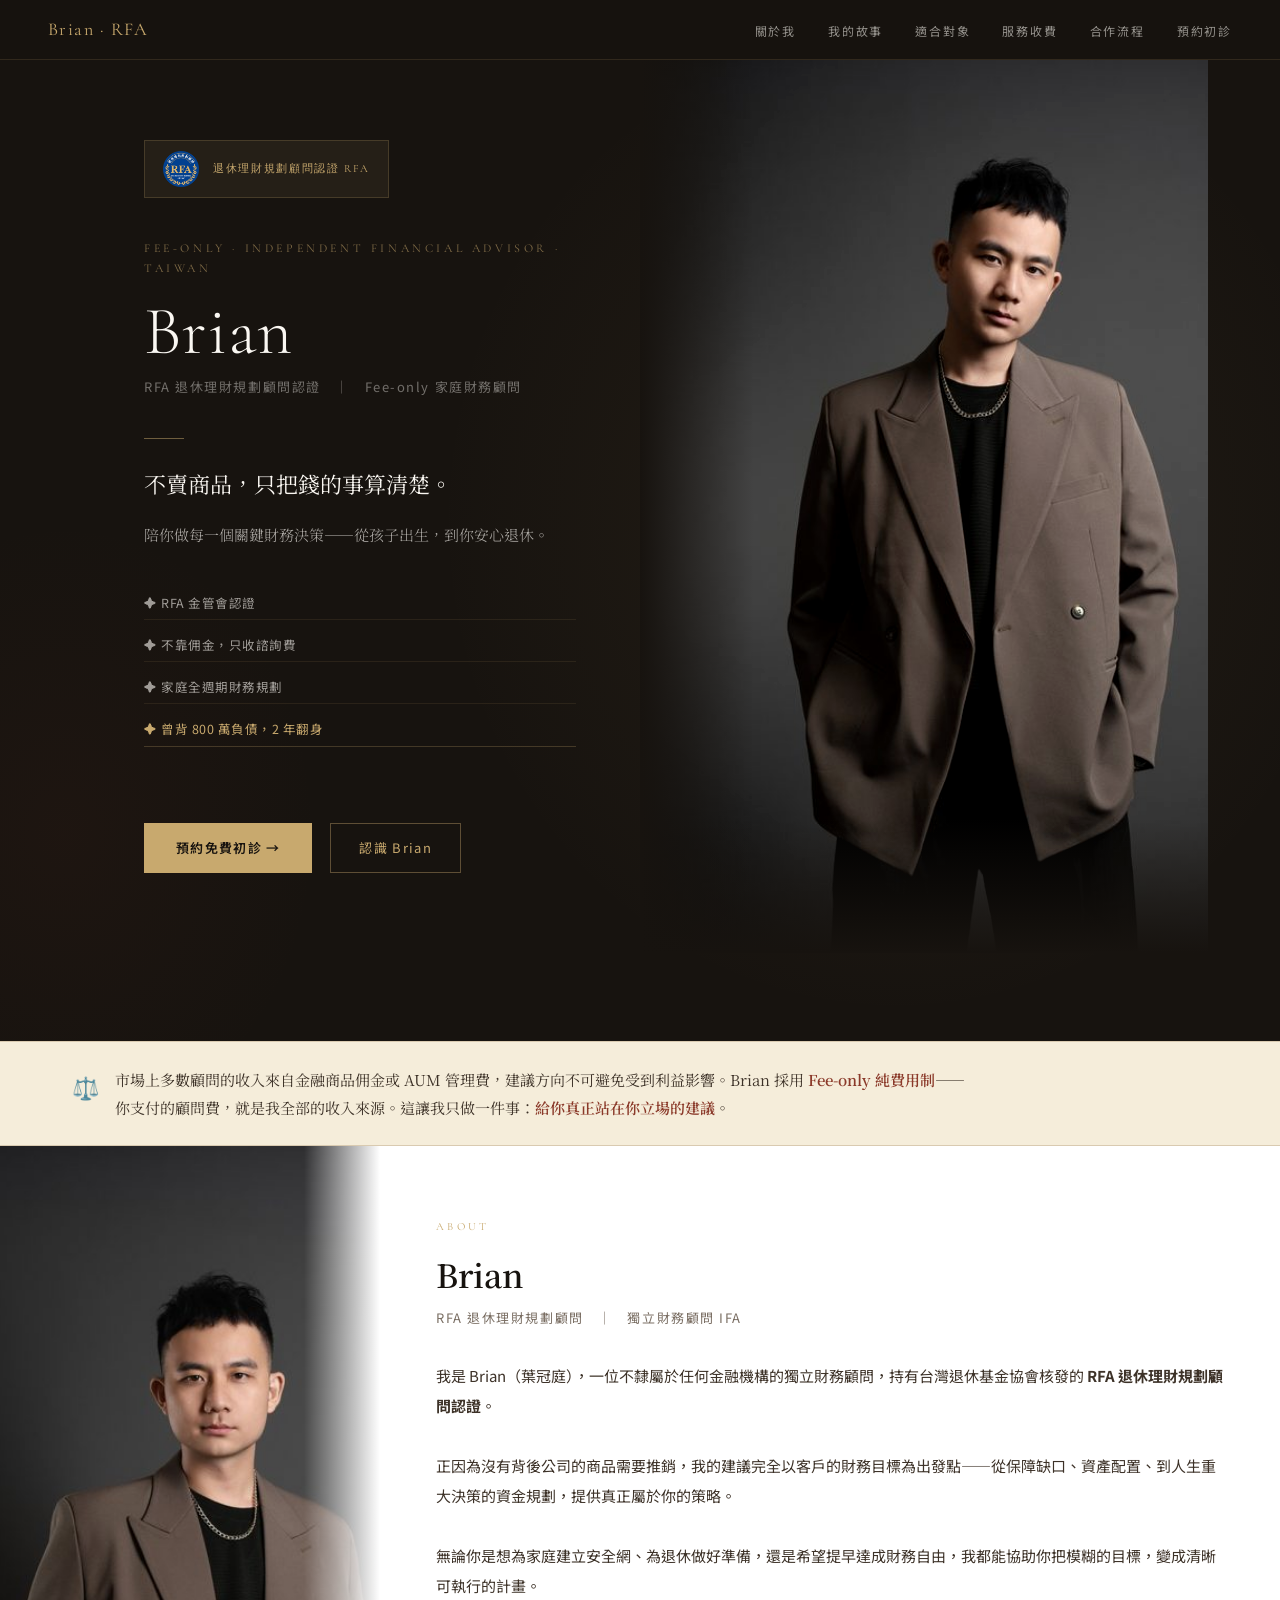
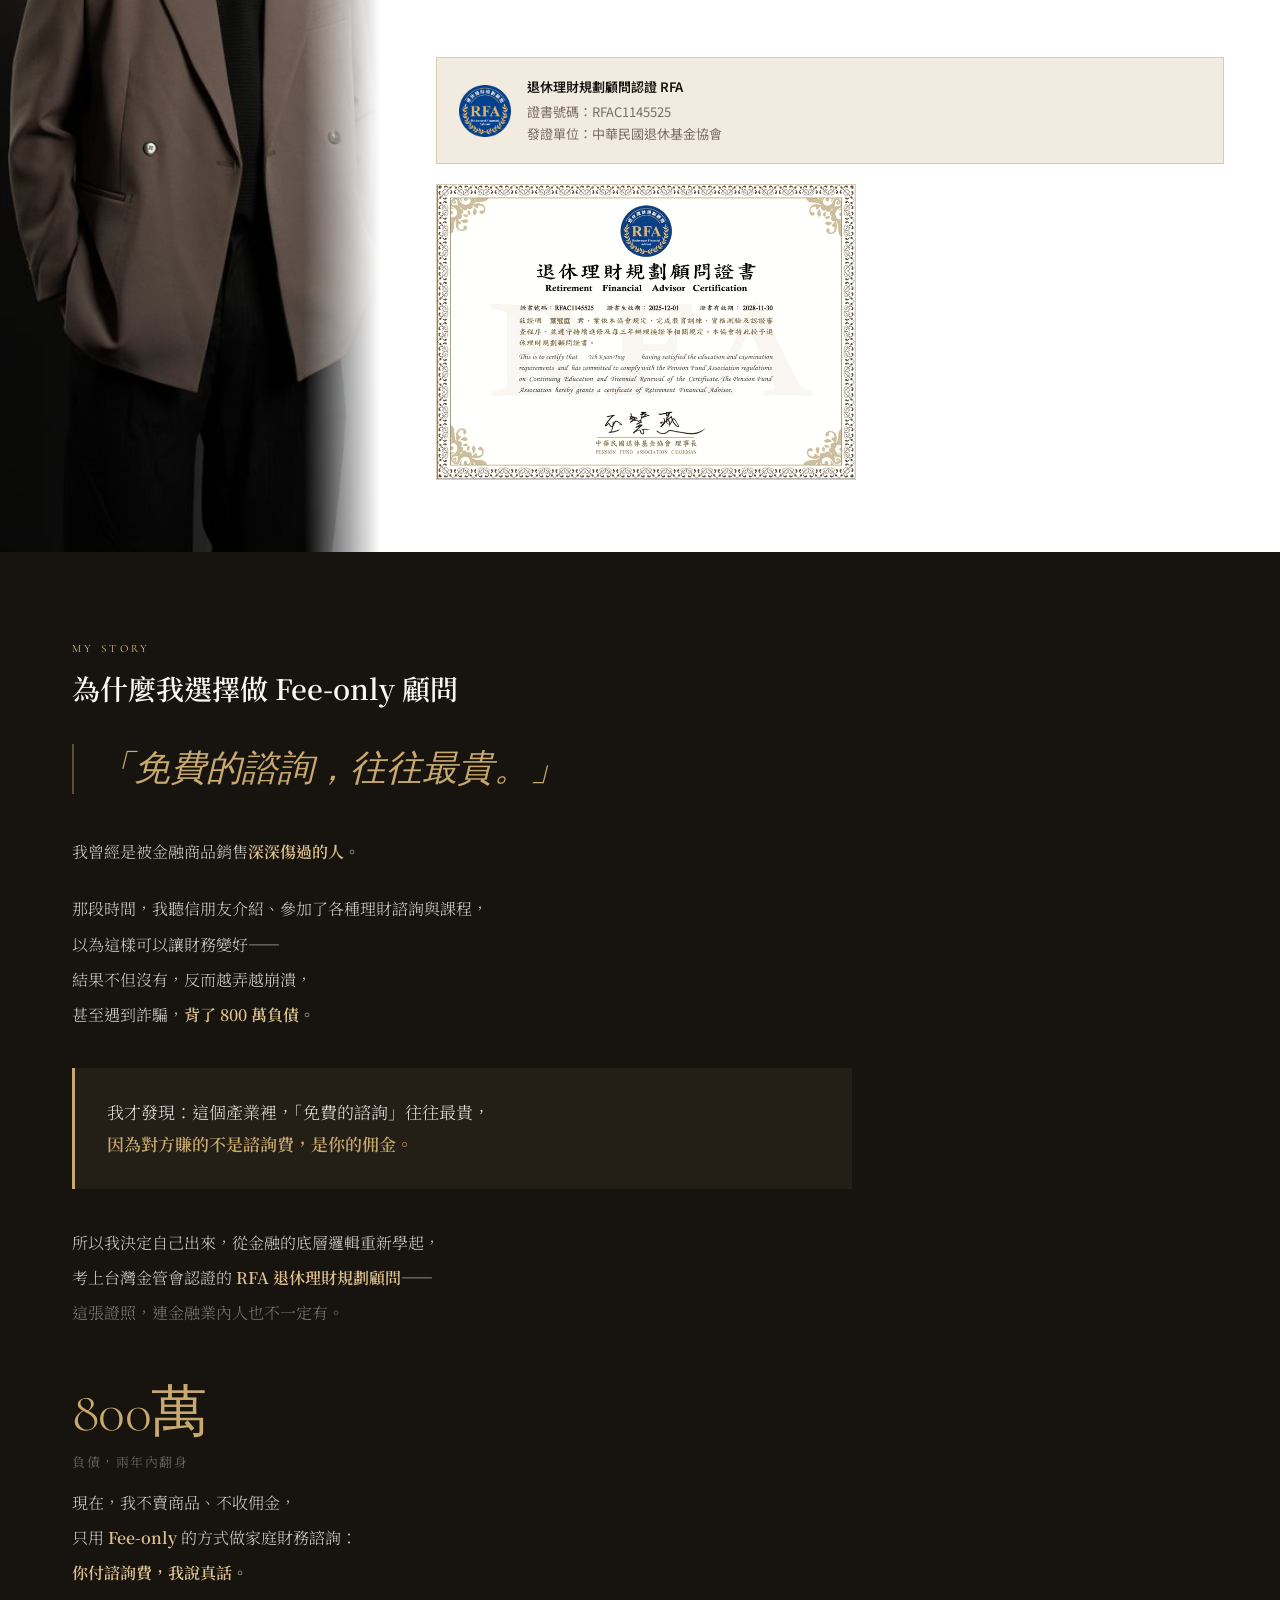
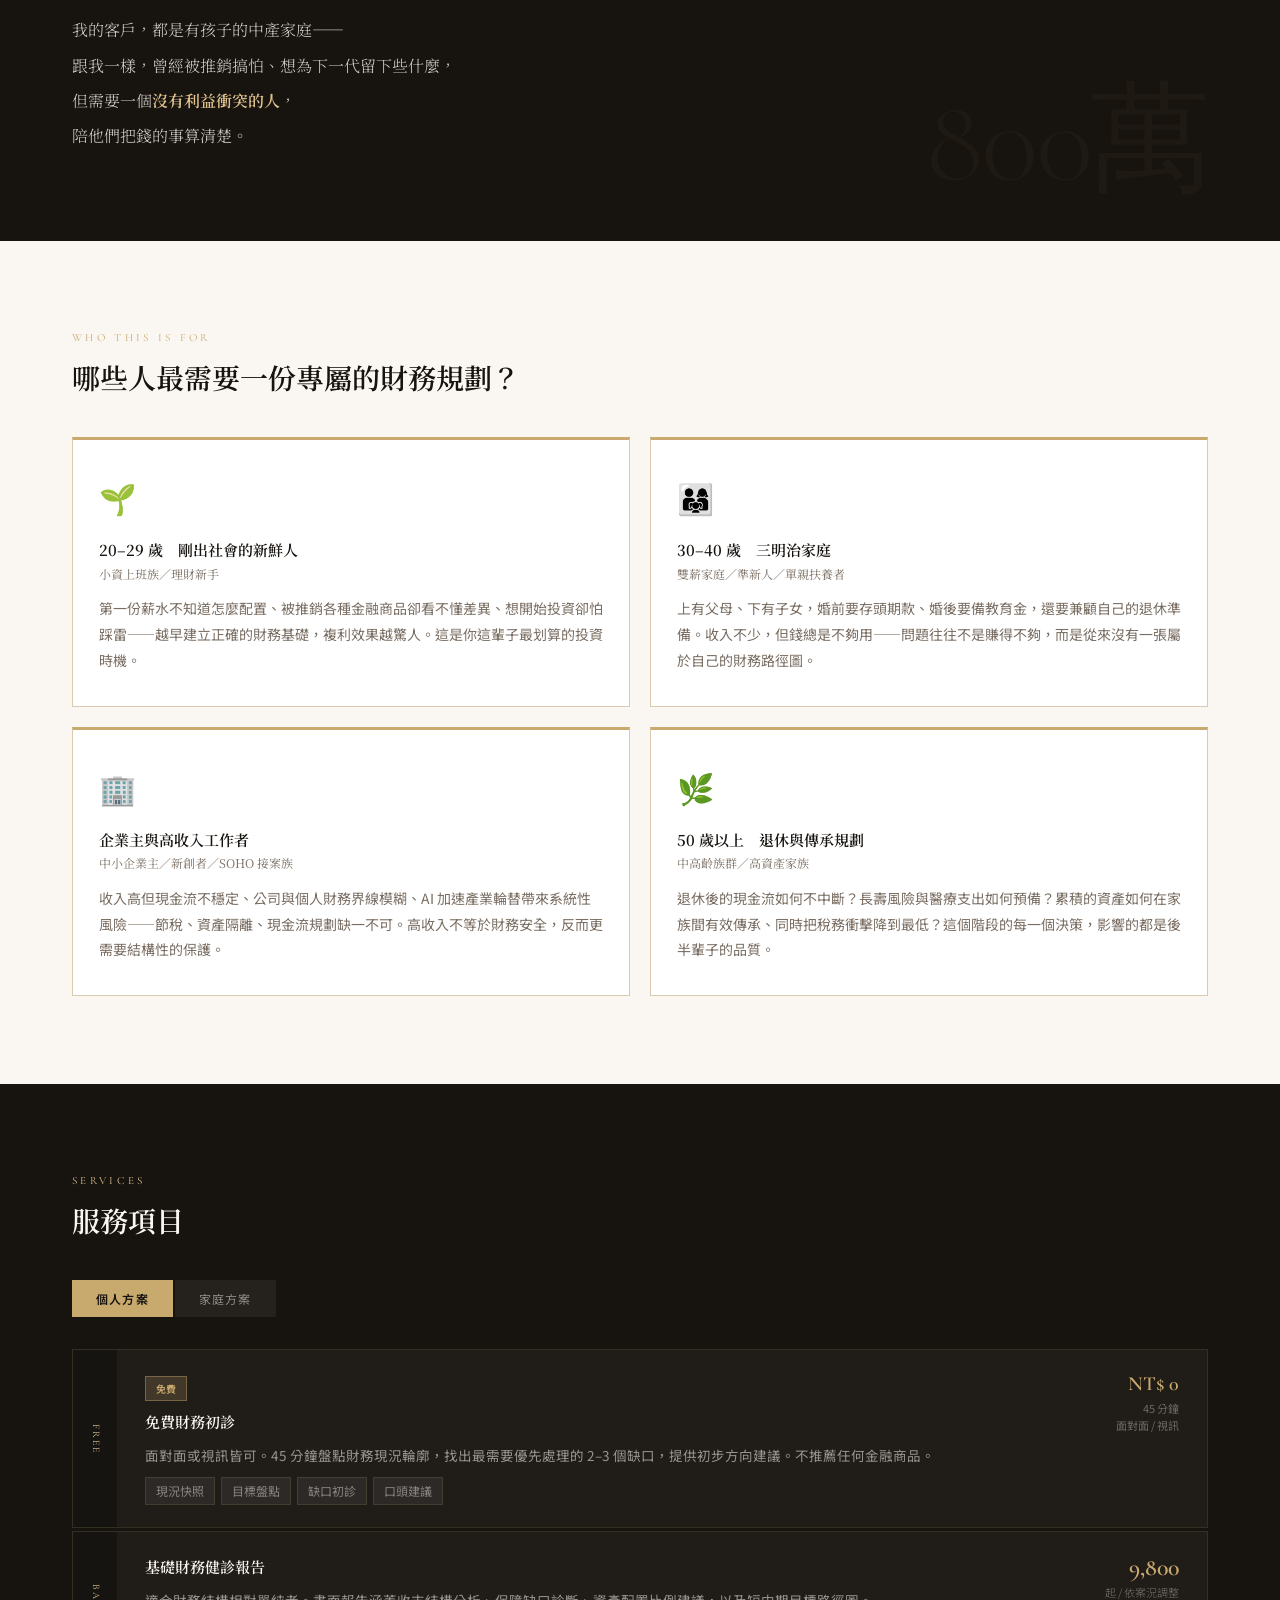
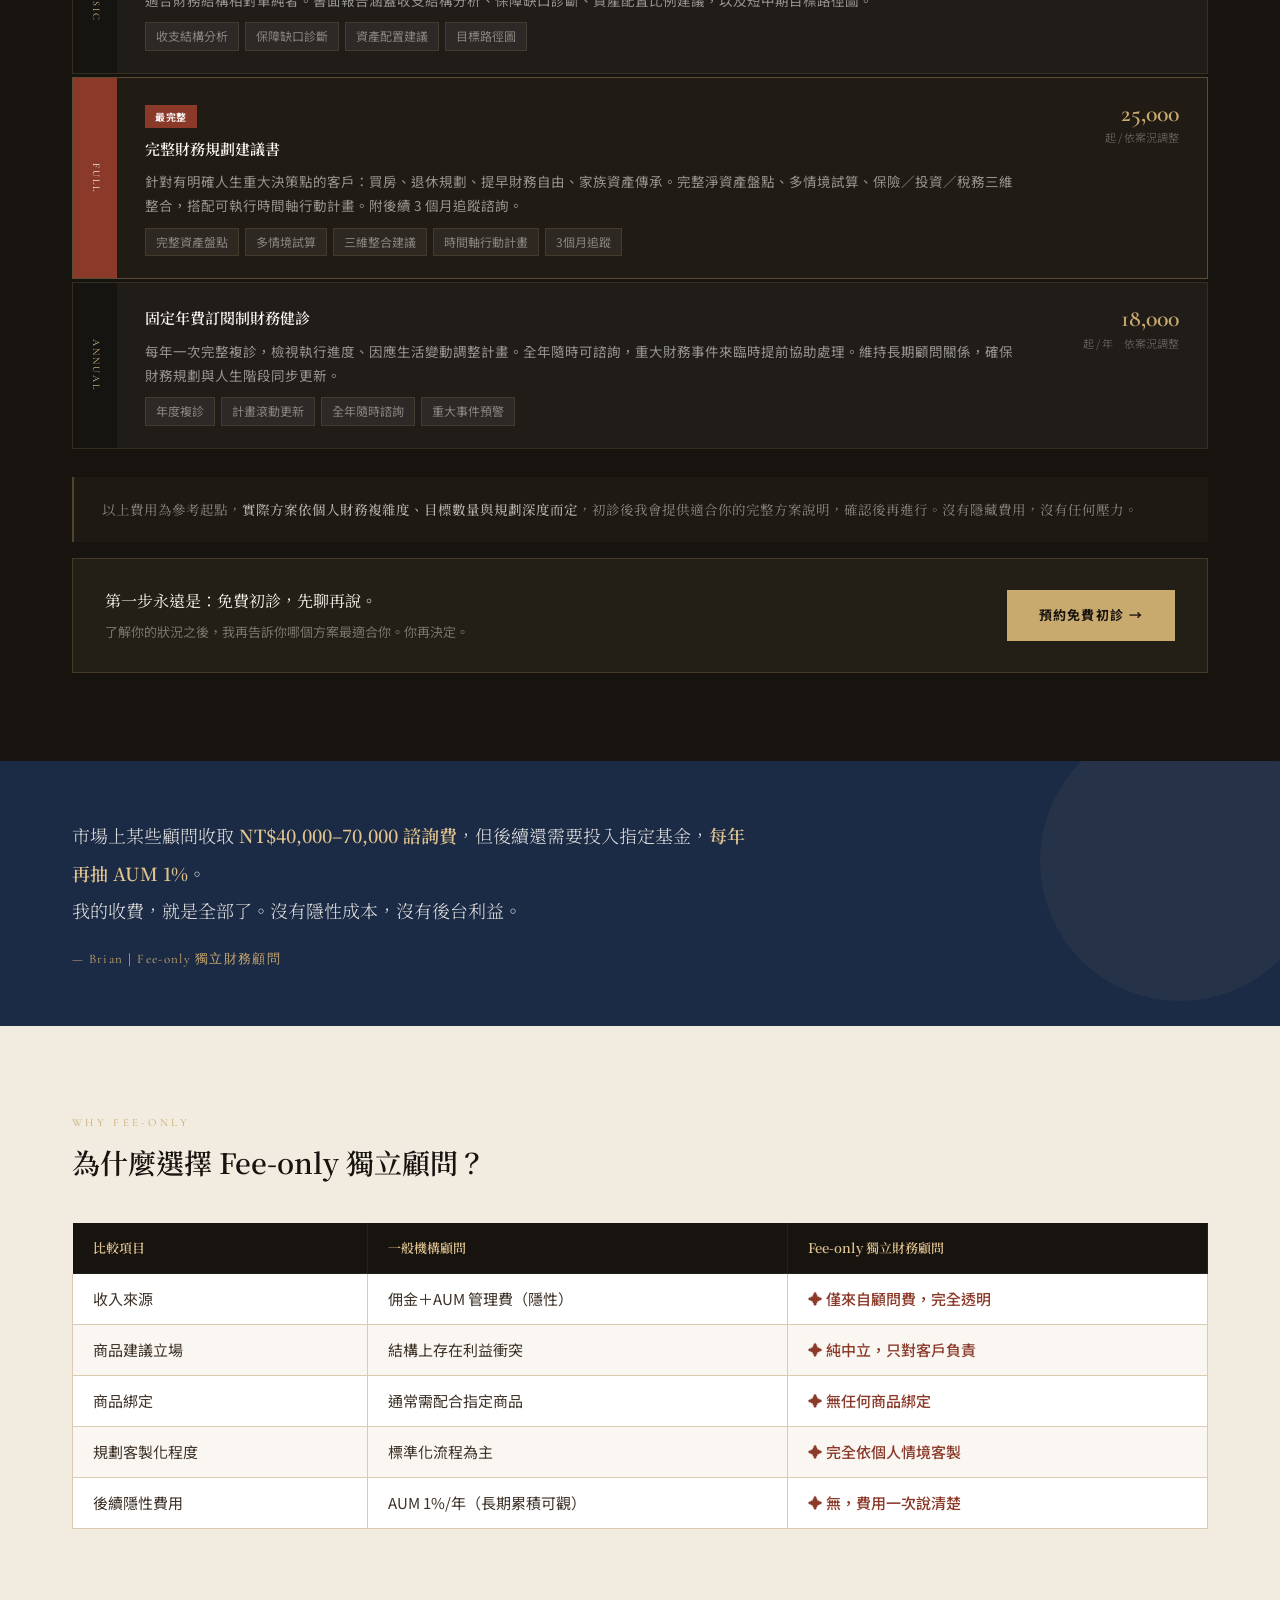
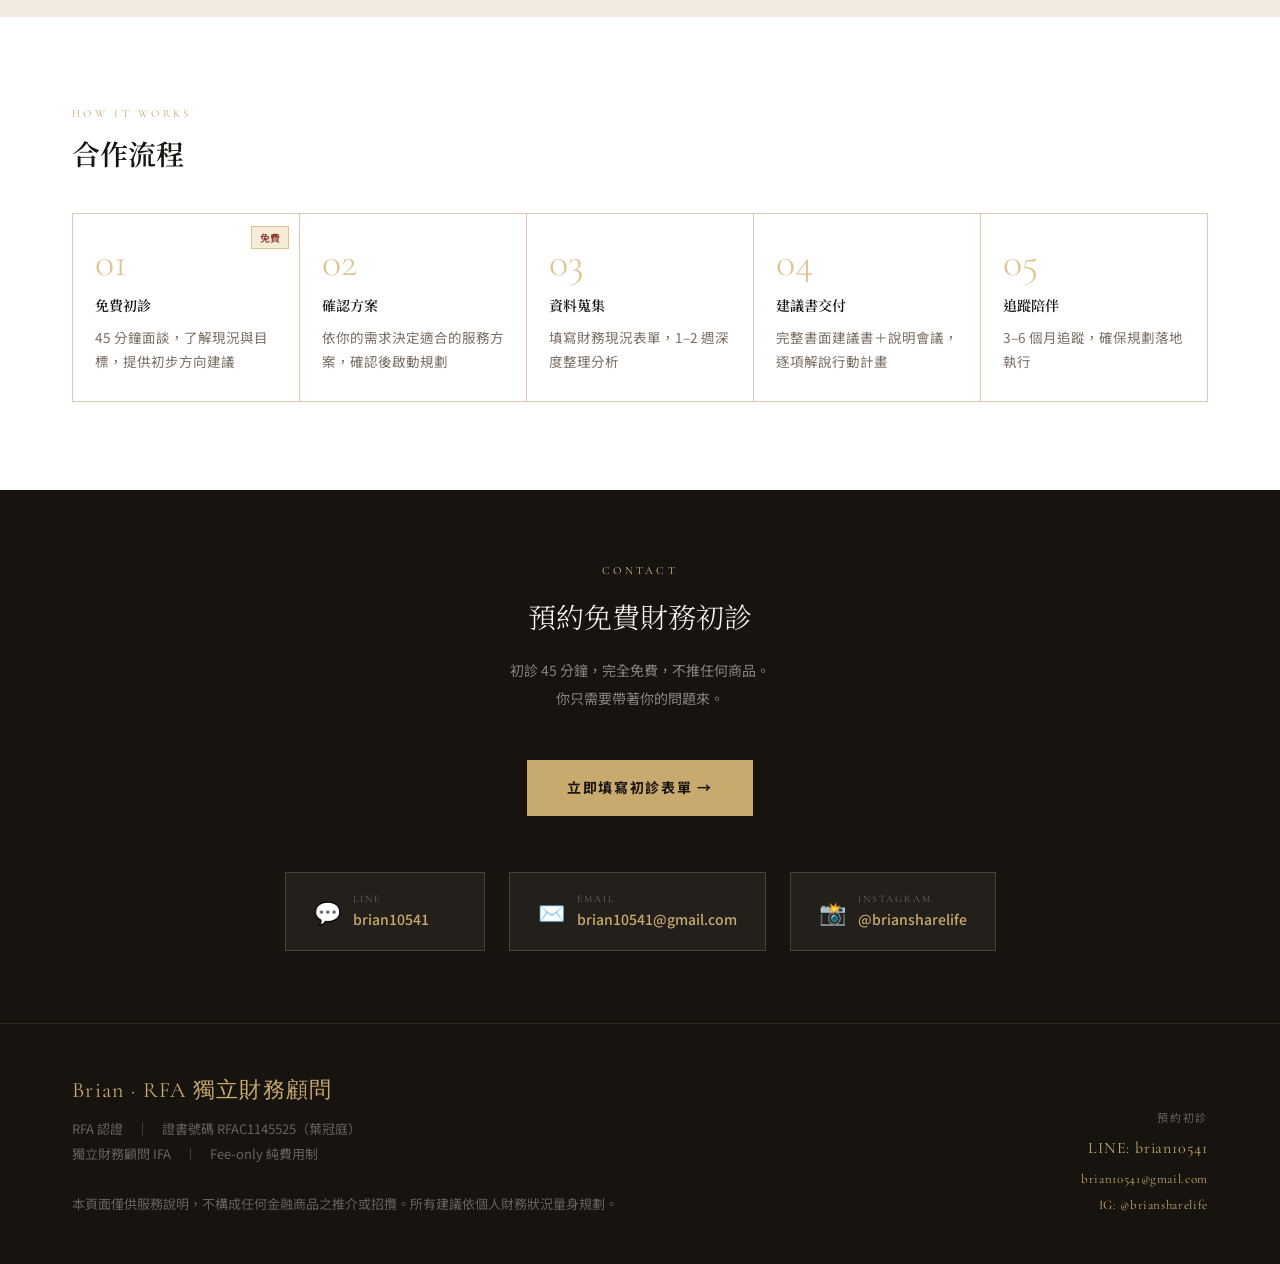
==== index.html @ a377d502 "Add files via upload" ====
<!DOCTYPE html>
<html lang="zh-TW">
<head>
<meta charset="UTF-8">
<meta name="viewport" content="width=device-width, initial-scale=1.0">
<title>Brian｜RFA 獨立財務顧問 · Fee-only</title>
<link href="https://fonts.googleapis.com/css2?family=Noto+Serif+TC:wght@300;400;600;700&family=Noto+Sans+TC:wght@300;400;500;600&family=Cormorant+Garamond:ital,wght@0,300;0,400;0,600;1,300;1,400&display=swap" rel="stylesheet">
<style>
*,*::before,*::after{box-sizing:border-box;margin:0;padding:0}
:root{
  --ink:#17130f;
  --ink-light:#3d3228;
  --ink-faint:#7a6e63;
  --paper:#faf7f2;
  --paper-warm:#f2ebe0;
  --gold:#c8a96e;
  --gold-light:#dfc28e;
  --gold-pale:#f5edda;
  --accent:#8b3a2a;
  --rule:#d9cab0;
  --navy:#1c2b45;
}
html{scroll-behavior:smooth;font-size:17px}
body{font-family:'Noto Sans TC',sans-serif;background:var(--paper);color:var(--ink);line-height:1.7;overflow-x:hidden}

/* NAV */
nav{
  position:fixed;top:0;left:0;right:0;z-index:100;
  background:rgba(23,19,15,0.92);backdrop-filter:blur(12px);
  display:flex;align-items:center;justify-content:space-between;
  padding:0 48px;height:60px;border-bottom:1px solid rgba(200,169,110,0.15);
}
.nav-brand{font-family:'Cormorant Garamond',serif;font-size:18px;color:var(--gold);letter-spacing:0.08em}
.nav-links{display:flex;gap:32px;list-style:none}
.nav-links a{font-size:12px;letter-spacing:0.15em;color:rgba(250,247,242,0.55);text-decoration:none;transition:color .2s}
.nav-links a:hover{color:var(--gold)}

/* HERO */
.hero{
  min-height:100vh;display:grid;grid-template-columns:1fr 1fr;
  background:var(--ink);position:relative;overflow:hidden;padding-top:60px;
}
.hero::before{
  content:'';position:absolute;inset:0;
  background:radial-gradient(ellipse 60% 80% at 70% 50%,rgba(200,169,110,0.07) 0%,transparent 60%),
             radial-gradient(ellipse 40% 60% at 5% 80%,rgba(139,58,42,0.06) 0%,transparent 50%);
  pointer-events:none;
}
.hero-content{
  display:flex;flex-direction:column;justify-content:center;
  padding:80px 64px 80px 72px;position:relative;z-index:2;
}
.hero-cert-badge{
  display:flex;align-items:center;gap:14px;
  background:rgba(200,169,110,0.08);border:1px solid rgba(200,169,110,0.2);
  padding:10px 18px;width:fit-content;margin-bottom:40px;
}
.hero-cert-badge img{width:36px;height:36px;object-fit:contain}
.hero-cert-text{font-size:11px;letter-spacing:0.15em;color:var(--gold);font-family:'Cormorant Garamond',serif}
.hero-eyebrow{font-family:'Cormorant Garamond',serif;font-size:12px;letter-spacing:0.3em;color:rgba(200,169,110,0.6);text-transform:uppercase;margin-bottom:16px}
.hero-name{font-family:'Cormorant Garamond',serif;font-size:68px;font-weight:300;color:var(--paper);line-height:1.1;margin-bottom:6px;letter-spacing:0.02em}
.hero-name em{font-family:'Cormorant Garamond',serif;font-style:italic;color:var(--gold);font-size:58px}
.hero-subtitle{font-size:13px;color:rgba(250,247,242,0.4);letter-spacing:0.12em;margin-bottom:40px}
.hero-rule{width:40px;height:1px;background:var(--gold);opacity:0.5;margin-bottom:28px}
.hero-tagline{font-family:'Noto Serif TC',serif;font-size:17px;font-weight:300;color:rgba(250,247,242,0.82);line-height:2;max-width:420px}
.hero-tagline strong{color:var(--gold-light);font-weight:600}
.hero-cta{margin-top:40px}
.btn-primary{
  display:inline-block;background:var(--gold);color:var(--ink);
  font-size:13px;font-weight:600;letter-spacing:0.1em;
  padding:14px 32px;text-decoration:none;transition:all .25s;
  font-family:'Noto Sans TC',sans-serif;
}
.btn-primary:hover{background:var(--gold-light);transform:translateY(-1px)}
.btn-ghost{
  display:inline-block;border:1px solid rgba(200,169,110,0.4);color:var(--gold);
  font-size:13px;letter-spacing:0.1em;padding:13px 28px;text-decoration:none;
  margin-left:14px;transition:all .25s;font-family:'Noto Sans TC',sans-serif;
}
.btn-ghost:hover{border-color:var(--gold);background:rgba(200,169,110,0.06)}

/* HERO PHOTO */
.hero-photo{position:relative;overflow:hidden}
.hero-photo img{
  width:100%;height:100%;object-fit:cover;object-position:center top;
  filter:grayscale(15%) contrast(1.05);
}
.hero-photo::after{
  content:'';position:absolute;inset:0;
  background:linear-gradient(to right,var(--ink) 0%,transparent 20%),
             linear-gradient(to top,var(--ink) 0%,transparent 15%);
}

/* DIFFERENTIATOR */
.diff{background:var(--gold-pale);border-top:1px solid var(--rule);border-bottom:1px solid var(--rule);padding:24px 72px}
.diff-inner{display:flex;align-items:flex-start;gap:16px;max-width:900px}
.diff-icon{font-size:22px;margin-top:2px;flex-shrink:0}
.diff-text{font-family:'Noto Serif TC',serif;font-size:15px;color:var(--ink-light);line-height:1.85}
.diff-text strong{color:var(--accent);font-weight:600}

/* SECTIONS */
section{padding:88px 72px}
.section-label{font-family:'Cormorant Garamond',serif;font-size:11px;letter-spacing:0.3em;color:var(--gold);text-transform:uppercase;margin-bottom:10px}
.section-title{font-family:'Noto Serif TC',serif;font-size:28px;font-weight:600;color:var(--ink);margin-bottom:40px;line-height:1.4}

/* ABOUT */
.about{background:white;display:grid;grid-template-columns:380px 1fr;gap:0}
.about-photo-col{position:relative;overflow:hidden;min-height:580px}
.about-photo-col img{width:100%;height:100%;object-fit:cover;object-position:center top}
.about-photo-col::after{
  content:'';position:absolute;inset:0;
  background:linear-gradient(to right,transparent 80%,white 100%);
}
.about-content{padding:72px 56px;display:flex;flex-direction:column;justify-content:center}
.about-name{font-family:'Noto Serif TC',serif;font-size:32px;font-weight:600;color:var(--ink);margin-bottom:6px}
.about-role{font-size:13px;color:var(--ink-faint);letter-spacing:0.12em;margin-bottom:32px}
.about-bio{font-size:15px;color:var(--ink-light);line-height:2;margin-bottom:32px}
.about-cert{display:flex;align-items:center;gap:16px;background:var(--paper-warm);border:1px solid var(--rule);padding:18px 22px;margin-top:24px}
.about-cert img{height:52px;object-fit:contain}
.about-cert-info{font-size:13px;color:var(--ink-faint);line-height:1.7}
.about-cert-info strong{display:block;font-size:13px;color:var(--ink);font-weight:600;margin-bottom:2px}
.cert-doc{margin-top:20px;border:1px solid var(--rule);overflow:hidden;max-width:420px}
.cert-doc img{width:100%;display:block;filter:sepia(8%)}

/* AUDIENCE */
.audience{background:var(--paper)}
.audience-grid{display:grid;grid-template-columns:repeat(2,1fr);gap:20px}
.aud-card{background:white;border:1px solid var(--rule);border-top:3px solid var(--gold);padding:32px 26px}
.aud-icon{font-size:30px;margin-bottom:16px;display:block}
.aud-title{font-family:'Noto Serif TC',serif;font-size:15px;font-weight:600;color:var(--ink);margin-bottom:12px;line-height:1.5}
.aud-desc{font-size:14px;color:var(--ink-faint);line-height:1.85}

/* SERVICES */
.services-section{background:var(--ink)}
.services-section .section-label{color:var(--gold-light)}
.services-section .section-title{color:var(--paper)}
.plan-tabs{display:flex;gap:2px;margin-bottom:32px}
.plan-tab{
  padding:10px 24px;font-size:12px;letter-spacing:0.1em;
  background:rgba(255,255,255,0.06);color:rgba(250,247,242,0.5);
  cursor:pointer;border:none;font-family:'Noto Sans TC',sans-serif;
  transition:all .2s;
}
.plan-tab.active,.plan-tab:hover{background:var(--gold);color:var(--ink);font-weight:600}
.plan-panel{display:none}
.plan-panel.active{display:block}
.svc-list{display:flex;flex-direction:column;gap:3px}
.svc-item{display:flex;overflow:hidden;background:rgba(255,255,255,0.04);border:1px solid rgba(200,169,110,0.12)}
.svc-item.featured{border-color:rgba(200,169,110,0.35);background:rgba(200,169,110,0.05)}
.svc-tier{
  background:rgba(0,0,0,0.3);color:var(--gold-light);
  writing-mode:vertical-rl;text-orientation:mixed;
  font-family:'Cormorant Garamond',serif;font-size:10px;letter-spacing:0.2em;
  padding:20px 13px;display:flex;align-items:center;justify-content:center;
  min-width:44px;text-transform:uppercase;flex-shrink:0;
}
.svc-item.featured .svc-tier{background:var(--accent);color:white}
.svc-body{padding:22px 28px;flex:1;display:flex;align-items:flex-start;gap:24px}
.svc-info{flex:1}
.svc-name{font-family:'Noto Serif TC',serif;font-size:15px;font-weight:600;color:var(--paper);margin-bottom:8px}
.svc-desc{font-size:13.5px;color:rgba(250,247,242,0.55);line-height:1.8}
.svc-tags{display:flex;flex-wrap:wrap;gap:6px;margin-top:10px}
.svc-tag{background:rgba(255,255,255,0.06);border:1px solid rgba(200,169,110,0.15);font-size:12px;color:rgba(250,247,242,0.45);padding:3px 10px}
.svc-price-col{text-align:right;flex-shrink:0;min-width:140px}
.svc-price{font-family:'Cormorant Garamond',serif;font-size:24px;font-weight:600;color:var(--gold);line-height:1.2}
.svc-price-note{font-size:11px;color:rgba(250,247,242,0.35);margin-top:4px;line-height:1.5}
.svc-badge{display:inline-block;background:var(--accent);color:white;font-size:10px;font-weight:600;padding:3px 10px;margin-bottom:8px;letter-spacing:0.05em}
.svc-free{display:inline-block;background:rgba(200,169,110,0.2);border:1px solid rgba(200,169,110,0.4);color:var(--gold);font-size:10px;font-weight:600;padding:3px 10px;margin-bottom:8px}

/* COMPARISON */
.comparison{background:var(--paper-warm)}
.comp-table{width:100%;border-collapse:collapse;font-size:15px}
.comp-table th{font-family:'Noto Serif TC',serif;font-size:13px;font-weight:600;padding:14px 20px;text-align:left;background:var(--ink);color:var(--gold-light);border:1px solid rgba(255,255,255,0.06)}
.comp-table td{padding:13px 20px;border:1px solid var(--rule);color:var(--ink-light);background:white;vertical-align:top;line-height:1.6}
.comp-table tr:nth-child(even) td{background:var(--paper)}
.comp-table td.hl{color:var(--accent);font-weight:500}

/* PROCESS */
.process{background:white}
.steps{display:flex;gap:0}
.step{flex:1;padding:28px 22px;border:1px solid var(--rule);border-right:none;background:white;position:relative}
.step:last-child{border-right:1px solid var(--rule)}
.step-num{font-family:'Cormorant Garamond',serif;font-size:40px;font-weight:300;color:var(--gold-light);line-height:1;margin-bottom:12px}
.step-title{font-family:'Noto Serif TC',serif;font-size:14px;font-weight:600;color:var(--ink);margin-bottom:8px}
.step-desc{font-size:13.5px;color:var(--ink-faint);line-height:1.75}
.step-free{position:absolute;top:12px;right:10px;background:var(--gold-pale);border:1px solid var(--gold-light);color:var(--accent);font-size:10px;font-weight:600;padding:2px 8px}

/* CALLOUT */
.callout{background:var(--navy);padding:56px 72px;position:relative;overflow:hidden}
.callout::before{content:'';position:absolute;top:-40px;right:-40px;width:280px;height:280px;border-radius:50%;background:rgba(200,169,110,0.06);pointer-events:none}
.callout-q{font-family:'Noto Serif TC',serif;font-size:18px;font-weight:300;color:rgba(250,247,242,0.88);line-height:2.1;max-width:680px;margin-bottom:18px}
.callout-q strong{color:var(--gold-light);font-weight:600}
.callout-src{font-family:'Cormorant Garamond',serif;font-size:13px;color:var(--gold);letter-spacing:0.1em}

/* FOOTER */
footer{background:var(--ink);padding:48px 72px;display:flex;justify-content:space-between;align-items:flex-end;gap:40px;border-top:1px solid rgba(200,169,110,0.12)}
.footer-brand{font-family:'Cormorant Garamond',serif;font-size:22px;color:var(--gold);margin-bottom:8px;letter-spacing:0.06em}
.footer-sub{font-size:13px;color:rgba(250,247,242,0.35);line-height:1.9}
.footer-contact{text-align:right}
.footer-contact-label{font-size:11px;letter-spacing:0.15em;color:rgba(250,247,242,0.35);margin-bottom:8px}
.footer-contact-val{font-family:'Cormorant Garamond',serif;font-size:16px;color:var(--gold);letter-spacing:0.05em}


/* ── TABLET 768–1024px ── */
@media(max-width:1024px){
  nav{padding:0 28px}
  .hero{grid-template-columns:1fr 1fr}
  .hero-content{padding:60px 40px 60px 40px}
  .hero-name{font-size:44px}
  .hero-name em{font-size:50px}
  section{padding:64px 40px}
  .diff,.callout{padding-left:40px;padding-right:40px}
  footer{padding:40px}
  .about{grid-template-columns:320px 1fr}
  .about-content{padding:48px 36px}
  .audience-grid{grid-template-columns:1fr 1fr}
  .svc-body{flex-direction:column;gap:12px}
  .svc-price-col{text-align:left;min-width:unset}
  .comp-table{font-size:12px}
  .comp-table th,.comp-table td{padding:10px 14px}
}

/* ── MOBILE <768px ── */
@media(max-width:767px){
  html{font-size:15px}

  /* NAV */
  nav{padding:0 20px;height:52px}
  nav .nav-links{display:none}
  .nav-brand{font-size:15px}

  /* HERO */
  .hero{grid-template-columns:1fr;min-height:unset}
  .hero-content{padding:80px 24px 40px;order:2}
  .hero-photo{order:1;height:72vw;max-height:380px}
  .hero-photo img{object-position:center 15%}
  .hero-photo::after{background:linear-gradient(to bottom,transparent 60%,var(--ink) 100%)}
  .hero-cert-badge{padding:8px 14px}
  .hero-cert-badge img{width:28px;height:28px}
  .hero-cert-text{font-size:10px}
  .hero-eyebrow{font-size:10px;margin-bottom:10px}
  .hero-name{font-size:36px;margin-bottom:4px}
  .hero-name em{font-size:40px}
  .hero-subtitle{font-size:11px;margin-bottom:28px}
  .hero-tagline{font-size:14px;line-height:1.9}
  .hero-cta{display:flex;flex-direction:column;gap:10px;align-items:flex-start}
  .btn-primary,.btn-ghost{padding:12px 24px;font-size:12px;margin-left:0}

  /* DIFF STRIP */
  .diff{padding:20px 24px}
  .diff-inner{flex-direction:column;gap:10px}
  .diff-icon{display:none}
  .diff-text{font-size:13px}

  /* ABOUT */
  .about{grid-template-columns:1fr}
  .about-photo-col{height:80vw;min-height:unset;max-height:360px}
  .about-photo-col::after{background:linear-gradient(to bottom,transparent 70%,white 100%)}
  .about-content{padding:36px 24px}
  .about-name{font-size:26px}
  .about-role{font-size:12px;margin-bottom:20px}
  .about-bio{font-size:13px;line-height:1.9;margin-bottom:20px}
  .about-cert{flex-direction:row;padding:14px 16px;gap:12px}
  .about-cert img{height:40px}
  .about-cert-info{font-size:11px}
  .cert-doc{max-width:100%}

  /* SECTIONS */
  section{padding:52px 24px}
  .section-label{font-size:10px}
  .section-title{font-size:22px;margin-bottom:28px}

  /* AUDIENCE */
  .audience-grid{grid-template-columns:1fr;gap:14px}
  .aud-card{padding:24px 20px}
  .aud-icon{font-size:26px;margin-bottom:12px}
  .aud-title{font-size:14px}
  .aud-desc{font-size:12.5px}

  /* SERVICES */
  .services-section{padding:52px 24px}
  .plan-tabs{gap:2px;margin-bottom:20px}
  .plan-tab{padding:9px 18px;font-size:11px}
  .svc-item{flex-direction:row}
  .svc-tier{min-width:36px;font-size:9px;padding:16px 10px}
  .svc-body{padding:16px 16px;flex-direction:column;gap:10px}
  .svc-name{font-size:14px}
  .svc-desc{font-size:12px}
  .svc-tags{gap:4px}
  .svc-tag{font-size:10.5px;padding:2px 8px}
  .svc-price-col{text-align:left;min-width:unset}
  .svc-price{font-size:20px}
  .svc-price-note{font-size:10px}

  /* CALLOUT */
  .callout{padding:36px 24px}
  .callout-q{font-size:14px;line-height:1.9}

  /* COMPARISON */
  .comparison{padding:52px 24px}
  .comp-table{font-size:11.5px;display:block;overflow-x:auto;-webkit-overflow-scrolling:touch}
  .comp-table th,.comp-table td{padding:10px 12px;white-space:nowrap}

  /* PROCESS */
  .process{padding:52px 24px}
  .steps{flex-direction:column;gap:0}
  .step{border-right:1px solid var(--rule);border-bottom:none;padding:22px 18px}
  .step:last-child{border-bottom:1px solid var(--rule)}
  .step-num{font-size:32px;margin-bottom:8px}
  .step-title{font-size:12px}
  .step-desc{font-size:11.5px}

  /* CONTACT */
  #contact{padding:56px 24px}
  #contact a[href*="forms.gle"]{padding:14px 28px;font-size:13px}
  #contact > div[style*="flex"]{flex-direction:column;align-items:stretch;gap:12px}
  #contact a[style*="border"]{min-width:unset;width:100%}

  /* FOOTER */
  footer{flex-direction:column;align-items:flex-start;padding:36px 24px;gap:24px}
  .footer-brand{font-size:18px}
  .footer-sub{font-size:11px}
  .footer-contact{text-align:left}
  .footer-contact-val{font-size:14px}
}

/* ── SMALL MOBILE <390px ── */
@media(max-width:390px){
  .hero-name{font-size:30px}
  .hero-name em{font-size:34px}
  .hero-tagline{font-size:13px}
  .section-title{font-size:20px}
  .svc-price{font-size:18px}
}

/* HAMBURGER */
.nav-hamburger{display:none;flex-direction:column;gap:5px;background:none;border:none;cursor:pointer;padding:8px;z-index:200}
.nav-hamburger span{display:block;width:22px;height:2px;background:var(--gold);transition:all .3s}
.mobile-menu{display:none;position:fixed;top:52px;left:0;right:0;background:rgba(23,19,15,0.97);z-index:99;flex-direction:column;border-bottom:1px solid rgba(200,169,110,0.15)}
.mobile-menu.open{display:flex}
.mobile-menu a{padding:16px 24px;font-size:14px;color:rgba(250,247,242,0.7);text-decoration:none;border-bottom:1px solid rgba(255,255,255,0.05);letter-spacing:0.08em;font-family:'Noto Sans TC',sans-serif}
.mobile-menu a:hover{color:var(--gold);background:rgba(200,169,110,0.06)}
@media(max-width:767px){
  .nav-hamburger{display:flex}
}

/* STORY SECTION */
.story{background:var(--ink);padding:88px 72px;position:relative;overflow:hidden}
.story-inner{max-width:780px;position:relative;z-index:2}
.story-pull{
  font-family:'Cormorant Garamond',serif;font-size:36px;font-weight:300;
  font-style:italic;color:var(--gold);line-height:1.4;
  margin-bottom:40px;padding-left:24px;
  border-left:2px solid rgba(200,169,110,0.4);
}
.story-body{font-family:'Noto Serif TC',serif;font-size:16px;font-weight:300;color:rgba(250,247,242,0.82);line-height:2.2;}
.story-body p{margin-bottom:22px}
.story-body p:last-child{margin-bottom:0}
.story-body strong{color:var(--gold-light);font-weight:600}
.story-body em{color:rgba(250,247,242,0.45);font-style:normal}
.story-highlight{
  margin:36px 0;padding:28px 32px;
  background:rgba(200,169,110,0.07);
  border-left:3px solid var(--gold);
  font-family:'Noto Serif TC',serif;font-size:17px;
  color:rgba(250,247,242,0.9);line-height:1.9;font-weight:300;
}
.story-highlight strong{color:var(--gold);font-weight:600}
.story-stat{display:inline-flex;flex-direction:column;margin:32px 0 8px;gap:4px;}
.story-stat-num{font-family:'Cormorant Garamond',serif;font-size:56px;font-weight:300;color:var(--gold);line-height:1;letter-spacing:-0.01em;}
.story-stat-label{font-size:13px;color:rgba(250,247,242,0.4);letter-spacing:0.12em;margin-top:4px;}
.story-deco{position:absolute;right:72px;bottom:40px;font-family:'Cormorant Garamond',serif;font-size:120px;font-weight:300;color:rgba(200,169,110,0.04);line-height:1;pointer-events:none;letter-spacing:-0.02em;}
@media(max-width:767px){
  .story{padding:52px 24px}
  .story-pull{font-size:22px;margin-bottom:24px}
  .story-body{font-size:15px;line-height:2}
  .story-highlight{padding:20px 20px;font-size:14px;margin:22px 0}
  .story-stat-num{font-size:42px}
  .story-deco{display:none}
}
@media(max-width:1024px) and (min-width:768px){
  .story{padding:64px 40px}
  .story-pull{font-size:26px}
}

/* HERO PILLS */
.hero-pills{display:flex;flex-direction:column;gap:8px;margin-bottom:36px;}
.hero-pill{
  display:inline-flex;align-items:center;gap:8px;
  font-family:'Noto Sans TC',sans-serif;font-size:12.5px;
  color:rgba(250,247,242,0.6);letter-spacing:0.04em;
  padding:6px 0;
  border-bottom:1px solid rgba(200,169,110,0.1);
}
.hero-pill-story{
  color:var(--gold);
  border-bottom-color:rgba(200,169,110,0.25);
}
@media(max-width:767px){
  .hero-pills{gap:6px;margin-bottom:28px;}
  .hero-pill{font-size:12px;}
}
</style>
</head>
<body>

<nav>
  <div class="nav-brand">Brian · RFA</div>
  <ul class="nav-links">
    <li><a href="#about">關於我</a></li>
    <li><a href="#story">我的故事</a></li>
    <li><a href="#audience">適合對象</a></li>
    <li><a href="#services">服務收費</a></li>
    <li><a href="#process">合作流程</a></li>
    <li><a href="#contact">預約初診</a></li>
  </ul>
  <button class="nav-hamburger" onclick="toggleMenu()" aria-label="選單">
    <span></span><span></span><span></span>
  </button>
</nav>
<div class="mobile-menu" id="mobileMenu">
  <a href="#about" onclick="closeMenu()">關於我</a>
  <a href="#story" onclick="closeMenu()">我的故事</a>
  <a href="#audience" onclick="closeMenu()">適合對象</a>
  <a href="#services" onclick="closeMenu()">服務收費</a>
  <a href="#process" onclick="closeMenu()">合作流程</a>
  <a href="#contact" onclick="closeMenu()">預約初診</a>
</div>

<!-- HERO -->
<section class="hero">
  <div class="hero-content">
    <div class="hero-cert-badge">
      <img src="[data-uri]" alt="RFA Logo">
      <span class="hero-cert-text">退休理財規劃顧問認證 RFA</span>
    </div>
    <div class="hero-eyebrow">Fee-only · Independent Financial Advisor · Taiwan</div>
    <div class="hero-name">Brian</div>
    <div class="hero-subtitle">RFA 退休理財規劃顧問認證　｜　Fee-only 家庭財務顧問</div>
    <div class="hero-rule"></div>

    <p class="hero-tagline" style="font-size:22px;font-weight:400;margin-bottom:20px;line-height:1.5;color:var(--paper);">
      不賣商品，只把錢的事算清楚。
    </p>
    <p class="hero-tagline" style="font-size:15px;margin-bottom:36px;color:rgba(250,247,242,0.65);">
      陪你做每一個關鍵財務決策——從孩子出生，到你安心退休。
    </p>

    <div class="hero-pills">
      <span class="hero-pill">✦ RFA 金管會認證</span>
      <span class="hero-pill">✦ 不靠佣金，只收諮詢費</span>
      <span class="hero-pill">✦ 家庭全週期財務規劃</span>
      <span class="hero-pill hero-pill-story">✦ 曾背 800 萬負債，2 年翻身</span>
    </div>

    <div class="hero-cta">
      <a href="#contact" class="btn-primary">預約免費初診 →</a>
      <a href="#about" class="btn-ghost">認識 Brian</a>
    </div>
  </div>
  <div class="hero-photo">
    <img src="[data-uri]" alt="Brian RFA 獨立財務顧問">
  </div>
</section>

<!-- DIFF STRIP -->
<div class="diff">
  <div class="diff-inner">
    <span class="diff-icon">⚖️</span>
    <p class="diff-text">市場上多數顧問的收入來自金融商品佣金或 AUM 管理費，建議方向不可避免受到利益影響。Brian 採用 <strong>Fee-only 純費用制</strong>——你支付的顧問費，就是我全部的收入來源。這讓我只做一件事：<strong>給你真正站在你立場的建議</strong>。</p>
  </div>
</div>

<!-- ABOUT -->
<div class="about" id="about">
  <div class="about-photo-col">
    <img src="[data-uri]" alt="Brian RFA 獨立財務顧問">
  </div>
  <div class="about-content">
    <div class="section-label">About</div>
    <div class="about-name">Brian</div>
    <div class="about-role">RFA 退休理財規劃顧問　｜　獨立財務顧問 IFA</div>
    <p class="about-bio">
      我是 Brian（葉冠庭），一位不隸屬於任何金融機構的獨立財務顧問，持有台灣退休基金協會核發的 <strong>RFA 退休理財規劃顧問認證</strong>。<br><br>
      正因為沒有背後公司的商品需要推銷，我的建議完全以客戶的財務目標為出發點——從保障缺口、資產配置、到人生重大決策的資金規劃，提供真正屬於你的策略。<br><br>
      無論你是想為家庭建立安全網、為退休做好準備，還是希望提早達成財務自由，我都能協助你把模糊的目標，變成清晰可執行的計畫。
    </p>
    <div class="about-cert">
      <img src="[data-uri]" alt="RFA">
      <div class="about-cert-info">
        <strong>退休理財規劃顧問認證 RFA</strong>
        證書號碼：RFAC1145525<br>
        發證單位：中華民國退休基金協會
      </div>
    </div>
    <div class="cert-doc">
      <img src="[data-uri]" alt="RFA 認證證書">
    </div>
  </div>
</div>

<!-- STORY -->
<section class="story" id="story">
  <span class="story-deco">800萬</span>
  <div class="story-inner">
    <div class="section-label" style="color:var(--gold-light)">My Story</div>
    <h2 class="section-title" style="color:var(--paper);margin-bottom:36px">為什麼我選擇做 Fee-only 顧問</h2>

    <p class="story-pull">「免費的諮詢，往往最貴。」</p>

    <div class="story-body">
      <p>我曾經是被金融商品銷售<strong>深深傷過的人</strong>。</p>

      <p>那段時間，我聽信朋友介紹、參加了各種理財諮詢與課程，<br>
      以為這樣可以讓財務變好——<br>
      結果不但沒有，反而越弄越崩潰，<br>
      甚至遇到詐騙，<strong>背了 800 萬負債</strong>。</p>

      <div class="story-highlight">
        我才發現：這個產業裡，「免費的諮詢」往往最貴，<br>
        <strong>因為對方賺的不是諮詢費，是你的佣金。</strong>
      </div>

      <p>所以我決定自己出來，從金融的底層邏輯重新學起，<br>
      考上台灣金管會認證的 <strong>RFA 退休理財規劃顧問</strong>——<br>
      <em>這張證照，連金融業內人也不一定有。</em></p>

      <div class="story-stat">
        <span class="story-stat-num">800萬</span>
        <span class="story-stat-label">負債，兩年內翻身</span>
      </div>

      <p>現在，我不賣商品、不收佣金，<br>
      只用 <strong>Fee-only</strong> 的方式做家庭財務諮詢：<br>
      <strong>你付諮詢費，我說真話。</strong></p>

      <p>我的客戶，都是有孩子的中產家庭——<br>
      跟我一樣，曾經被推銷搞怕、想為下一代留下些什麼，<br>
      但需要一個<strong>沒有利益衝突的人</strong>，<br>
      陪他們把錢的事算清楚。</p>
    </div>
  </div>
</section>

<!-- AUDIENCE -->
<section class="audience" id="audience">
  <div class="section-label">Who This Is For</div>
  <h2 class="section-title">哪些人最需要一份專屬的財務規劃？</h2>
  <div class="audience-grid" style="grid-template-columns:repeat(2,1fr);gap:20px;">
    <div class="aud-card">
      <span class="aud-icon">🌱</span>
      <div class="aud-title">20–29 歲　剛出社會的新鮮人<br><span style="font-size:12px;font-weight:400;color:var(--ink-faint);">小資上班族／理財新手</span></div>
      <p class="aud-desc">第一份薪水不知道怎麼配置、被推銷各種金融商品卻看不懂差異、想開始投資卻怕踩雷——越早建立正確的財務基礎，複利效果越驚人。這是你這輩子最划算的投資時機。</p>
    </div>
    <div class="aud-card">
      <span class="aud-icon">👨‍👩‍👧</span>
      <div class="aud-title">30–40 歲　三明治家庭<br><span style="font-size:12px;font-weight:400;color:var(--ink-faint);">雙薪家庭／準新人／單親扶養者</span></div>
      <p class="aud-desc">上有父母、下有子女，婚前要存頭期款、婚後要備教育金，還要兼顧自己的退休準備。收入不少，但錢總是不夠用——問題往往不是賺得不夠，而是從來沒有一張屬於自己的財務路徑圖。</p>
    </div>
    <div class="aud-card">
      <span class="aud-icon">🏢</span>
      <div class="aud-title">企業主與高收入工作者<br><span style="font-size:12px;font-weight:400;color:var(--ink-faint);">中小企業主／新創者／SOHO 接案族</span></div>
      <p class="aud-desc">收入高但現金流不穩定、公司與個人財務界線模糊、AI 加速產業輪替帶來系統性風險——節稅、資產隔離、現金流規劃缺一不可。高收入不等於財務安全，反而更需要結構性的保護。</p>
    </div>
    <div class="aud-card">
      <span class="aud-icon">🌿</span>
      <div class="aud-title">50 歲以上　退休與傳承規劃<br><span style="font-size:12px;font-weight:400;color:var(--ink-faint);">中高齡族群／高資產家族</span></div>
      <p class="aud-desc">退休後的現金流如何不中斷？長壽風險與醫療支出如何預備？累積的資產如何在家族間有效傳承、同時把稅務衝擊降到最低？這個階段的每一個決策，影響的都是後半輩子的品質。</p>
    </div>
  </div>
</section>

<!-- SERVICES -->
<section class="services-section" id="services">
  <div class="section-label">Services</div>
  <h2 class="section-title">服務項目</h2>

  <div class="plan-tabs">
    <button class="plan-tab active" onclick="switchPlan('personal', this)">個人方案</button>
    <button class="plan-tab" onclick="switchPlan('family', this)">家庭方案</button>
  </div>

  <!-- PERSONAL -->
  <div class="plan-panel active" id="plan-personal">
    <div class="svc-list">
      <div class="svc-item">
        <div class="svc-tier">Free</div>
        <div class="svc-body">
          <div class="svc-info">
            <div class="svc-free">免費</div>
            <div class="svc-name">免費財務初診</div>
            <p class="svc-desc">面對面或視訊皆可。45 分鐘盤點財務現況輪廓，找出最需要優先處理的 2–3 個缺口，提供初步方向建議。不推薦任何金融商品。</p>
            <div class="svc-tags"><span class="svc-tag">現況快照</span><span class="svc-tag">目標盤點</span><span class="svc-tag">缺口初診</span><span class="svc-tag">口頭建議</span></div>
          </div>
          <div class="svc-price-col">
            <div class="svc-price" style="font-size:20px;">NT$ 0</div>
            <div class="svc-price-note">45 分鐘<br>面對面 / 視訊</div>
          </div>
        </div>
      </div>
      <div class="svc-item">
        <div class="svc-tier">Basic</div>
        <div class="svc-body">
          <div class="svc-info">
            <div class="svc-name">基礎財務健診報告</div>
            <p class="svc-desc">適合財務結構相對單純者。書面報告涵蓋收支結構分析、保障缺口診斷、資產配置比例建議，以及短中期目標路徑圖。</p>
            <div class="svc-tags"><span class="svc-tag">收支結構分析</span><span class="svc-tag">保障缺口診斷</span><span class="svc-tag">資產配置建議</span><span class="svc-tag">目標路徑圖</span></div>
          </div>
          <div class="svc-price-col">
            <div class="svc-price">9,800<span style="font-size:11px;font-family:'Noto Sans TC',sans-serif;font-weight:300;color:rgba(250,247,242,0.4);display:block;margin-top:3px;">起 / 依案況調整</span></div>
          </div>
        </div>
      </div>
      <div class="svc-item featured">
        <div class="svc-tier">Full</div>
        <div class="svc-body">
          <div class="svc-info">
            <div class="svc-badge">最完整</div>
            <div class="svc-name">完整財務規劃建議書</div>
            <p class="svc-desc">針對有明確人生重大決策點的客戶：買房、退休規劃、提早財務自由、家族資產傳承。完整淨資產盤點、多情境試算、保險／投資／稅務三維整合，搭配可執行時間軸行動計畫。附後續 3 個月追蹤諮詢。</p>
            <div class="svc-tags"><span class="svc-tag">完整資產盤點</span><span class="svc-tag">多情境試算</span><span class="svc-tag">三維整合建議</span><span class="svc-tag">時間軸行動計畫</span><span class="svc-tag">3個月追蹤</span></div>
          </div>
          <div class="svc-price-col">
            <div class="svc-price">25,000<span style="font-size:11px;font-family:'Noto Sans TC',sans-serif;font-weight:300;color:rgba(250,247,242,0.4);display:block;margin-top:3px;">起 / 依案況調整</span></div>
          </div>
        </div>
      </div>
      <div class="svc-item">
        <div class="svc-tier">Annual</div>
        <div class="svc-body">
          <div class="svc-info">
            <div class="svc-name">固定年費訂閱制財務健診</div>
            <p class="svc-desc">每年一次完整複診，檢視執行進度、因應生活變動調整計畫。全年隨時可諮詢，重大財務事件來臨時提前協助處理。維持長期顧問關係，確保財務規劃與人生階段同步更新。</p>
            <div class="svc-tags"><span class="svc-tag">年度複診</span><span class="svc-tag">計畫滾動更新</span><span class="svc-tag">全年隨時諮詢</span><span class="svc-tag">重大事件預警</span></div>
          </div>
          <div class="svc-price-col">
            <div class="svc-price">18,000<span style="font-size:11px;font-family:'Noto Sans TC',sans-serif;font-weight:300;color:rgba(250,247,242,0.4);display:block;margin-top:3px;">起 / 年　依案況調整</span></div>
          </div>
        </div>
      </div>
    </div>
  </div>

  <!-- FAMILY -->
  <div class="plan-panel" id="plan-family">
    <div class="svc-list">
      <div class="svc-item">
        <div class="svc-tier">Free</div>
        <div class="svc-body">
          <div class="svc-info">
            <div class="svc-free">免費</div>
            <div class="svc-name">免費家庭財務初診</div>
            <p class="svc-desc">夫妻 / 家庭成員共同出席，45–60 分鐘盤點家庭財務現況，找出雙方共同的財務缺口與目標，提供初步方向建議。</p>
            <div class="svc-tags"><span class="svc-tag">家庭現況快照</span><span class="svc-tag">共同目標盤點</span><span class="svc-tag">雙方缺口初診</span></div>
          </div>
          <div class="svc-price-col">
            <div class="svc-price" style="font-size:20px;">NT$ 0</div>
            <div class="svc-price-note">45–60 分鐘<br>雙方出席佳</div>
          </div>
        </div>
      </div>
      <div class="svc-item">
        <div class="svc-tier">Basic</div>
        <div class="svc-body">
          <div class="svc-info">
            <div class="svc-name">家庭基礎財務健診報告</div>
            <p class="svc-desc">針對家庭財務結構整合分析，涵蓋雙方收支、保障缺口、資產配置，以及家庭短中期目標路徑圖（購屋、教育基金、退休等）。</p>
            <div class="svc-tags"><span class="svc-tag">家庭收支整合</span><span class="svc-tag">雙方保障分析</span><span class="svc-tag">教育基金規劃</span><span class="svc-tag">家庭目標路徑</span></div>
          </div>
          <div class="svc-price-col">
            <div class="svc-price">15,800<span style="font-size:11px;font-family:'Noto Sans TC',sans-serif;font-weight:300;color:rgba(250,247,242,0.4);display:block;margin-top:3px;">起 / 依案況調整</span></div>
          </div>
        </div>
      </div>
      <div class="svc-item featured">
        <div class="svc-tier">Full</div>
        <div class="svc-body">
          <div class="svc-info">
            <div class="svc-badge">最完整</div>
            <div class="svc-name">家庭完整財務規劃建議書</div>
            <p class="svc-desc">雙方完整淨資產盤點、多情境試算、購房計畫、教育基金、退休儲備、保障整合，以及家族資產傳承策略。附後續 3–6 個月追蹤諮詢。沒有隱性費用，初診後提供完整方案說明。</p>
            <div class="svc-tags"><span class="svc-tag">雙方資產完整盤點</span><span class="svc-tag">多情境試算</span><span class="svc-tag">購房 / 教育 / 退休整合</span><span class="svc-tag">傳承策略</span><span class="svc-tag">3–6個月追蹤</span></div>
          </div>
          <div class="svc-price-col">
            <div class="svc-price">42,800<span style="font-size:11px;font-family:'Noto Sans TC',sans-serif;font-weight:300;color:rgba(250,247,242,0.4);display:block;margin-top:3px;">起 / 依案況調整</span></div>
          </div>
        </div>
      </div>
      <div class="svc-item">
        <div class="svc-tier">Annual</div>
        <div class="svc-body">
          <div class="svc-info">
            <div class="svc-name">家庭年費訂閱制財務健診</div>
            <p class="svc-desc">每年複診更新家庭財務計畫，因應子女成長、購房、換工作等生活變動。全年重大事件隨時可諮詢，讓家庭財務決策不再孤單。</p>
            <div class="svc-tags"><span class="svc-tag">家庭年度複診</span><span class="svc-tag">計畫滾動更新</span><span class="svc-tag">全年隨時諮詢</span></div>
          </div>
          <div class="svc-price-col">
            <div class="svc-price">28,000<span style="font-size:11px;font-family:'Noto Sans TC',sans-serif;font-weight:300;color:rgba(250,247,242,0.4);display:block;margin-top:3px;">起 / 年　依案況調整</span></div>
          </div>
        </div>
      </div>
    </div>
  </div>

  <!-- PRICING NOTE -->
  <div style="margin-top:28px;padding:20px 28px;border-left:2px solid rgba(200,169,110,0.3);background:rgba(200,169,110,0.04);">
    <p style="font-family:'Noto Serif TC',serif;font-size:13.5px;color:rgba(250,247,242,0.5);line-height:1.9;margin:0;">
      以上費用為參考起點，<strong style="color:rgba(250,247,242,0.7);font-weight:500;">實際方案依個人財務複雜度、目標數量與規劃深度而定</strong>，初診後我會提供適合你的完整方案說明，確認後再進行。沒有隱藏費用，沒有任何壓力。
    </p>
  </div>

  <!-- CTA BLOCK -->
  <div style="margin-top:16px;padding:28px 32px;background:rgba(200,169,110,0.07);border:1px solid rgba(200,169,110,0.2);display:flex;align-items:center;justify-content:space-between;gap:24px;flex-wrap:wrap;">
    <div>
      <div style="font-family:'Noto Serif TC',serif;font-size:16px;color:var(--paper);font-weight:400;margin-bottom:6px;">第一步永遠是：免費初診，先聊再說。</div>
      <div style="font-size:13px;color:rgba(250,247,242,0.4);line-height:1.8;">了解你的狀況之後，我再告訴你哪個方案最適合你。你再決定。</div>
    </div>
    <a href="https://forms.gle/qCQFzSFUD4doV4eT6" target="_blank" style="display:inline-block;background:var(--gold);color:var(--ink);font-size:13px;font-weight:700;letter-spacing:0.1em;padding:14px 32px;text-decoration:none;white-space:nowrap;flex-shrink:0;font-family:'Noto Sans TC',sans-serif;">預約免費初診 →</a>
  </div>

</section>

<!-- CALLOUT -->
<div class="callout">
  <p class="callout-q">市場上某些顧問收取 <strong>NT$40,000–70,000 諮詢費</strong>，但後續還需要投入指定基金，<strong>每年再抽 AUM 1%</strong>。<br>我的收費，就是全部了。沒有隱性成本，沒有後台利益。</p>
  <div class="callout-src">— Brian｜Fee-only 獨立財務顧問</div>
</div>

<!-- COMPARISON -->
<section class="comparison" id="why">
  <div class="section-label">Why Fee-only</div>
  <h2 class="section-title">為什麼選擇 Fee-only 獨立顧問？</h2>
  <table class="comp-table">
    <thead>
      <tr>
        <th style="width:26%">比較項目</th>
        <th style="width:37%">一般機構顧問</th>
        <th style="width:37%">Fee-only 獨立財務顧問</th>
      </tr>
    </thead>
    <tbody>
      <tr><td>收入來源</td><td>佣金＋AUM 管理費（隱性）</td><td class="hl">✦ 僅來自顧問費，完全透明</td></tr>
      <tr><td>商品建議立場</td><td>結構上存在利益衝突</td><td class="hl">✦ 純中立，只對客戶負責</td></tr>
      <tr><td>商品綁定</td><td>通常需配合指定商品</td><td class="hl">✦ 無任何商品綁定</td></tr>
      <tr><td>規劃客製化程度</td><td>標準化流程為主</td><td class="hl">✦ 完全依個人情境客製</td></tr>
      <tr><td>後續隱性費用</td><td>AUM 1%/年（長期累積可觀）</td><td class="hl">✦ 無，費用一次說清楚</td></tr>
    </tbody>
  </table>
</section>

<!-- PROCESS -->
<section class="process" id="process">
  <div class="section-label">How It Works</div>
  <h2 class="section-title">合作流程</h2>
  <div class="steps">
    <div class="step">
      <span class="step-free">免費</span>
      <div class="step-num">01</div>
      <div class="step-title">免費初診</div>
      <p class="step-desc">45 分鐘面談，了解現況與目標，提供初步方向建議</p>
    </div>
    <div class="step">
      <div class="step-num">02</div>
      <div class="step-title">確認方案</div>
      <p class="step-desc">依你的需求決定適合的服務方案，確認後啟動規劃</p>
    </div>
    <div class="step">
      <div class="step-num">03</div>
      <div class="step-title">資料蒐集</div>
      <p class="step-desc">填寫財務現況表單，1–2 週深度整理分析</p>
    </div>
    <div class="step">
      <div class="step-num">04</div>
      <div class="step-title">建議書交付</div>
      <p class="step-desc">完整書面建議書＋說明會議，逐項解說行動計畫</p>
    </div>
    <div class="step">
      <div class="step-num">05</div>
      <div class="step-title">追蹤陪伴</div>
      <p class="step-desc">3–6 個月追蹤，確保規劃落地執行</p>
    </div>
  </div>
</section>

<!-- CONTACT -->
<section style="background:var(--ink);padding:72px;text-align:center" id="contact">
  <div class="section-label" style="color:var(--gold-light);text-align:center;margin-bottom:12px">Contact</div>
  <h2 style="font-family:'Noto Serif TC',serif;font-size:28px;font-weight:300;color:var(--paper);margin-bottom:16px">預約免費財務初診</h2>
  <p style="font-size:14px;color:rgba(250,247,242,0.5);margin-bottom:48px;line-height:2">初診 45 分鐘，完全免費，不推任何商品。<br>你只需要帶著你的問題來。</p>

  <a href="https://forms.gle/qCQFzSFUD4doV4eT6" target="_blank" style="display:inline-block;background:var(--gold);color:var(--ink);font-size:14px;font-weight:700;letter-spacing:0.12em;padding:16px 40px;text-decoration:none;margin-bottom:56px;font-family:'Noto Sans TC',sans-serif;transition:all .2s;">立即填寫初診表單 →</a>

  <div style="display:flex;justify-content:center;gap:24px;flex-wrap:wrap;">
    <a href="https://line.me/ti/p/brian10541" target="_blank" style="display:flex;align-items:center;gap:12px;background:rgba(255,255,255,0.05);border:1px solid rgba(200,169,110,0.25);padding:18px 28px;text-decoration:none;min-width:200px;transition:border-color .2s;">
      <span style="font-size:22px;">💬</span>
      <div style="text-align:left;">
        <div style="font-size:10px;letter-spacing:0.2em;color:rgba(250,247,242,0.35);font-family:'Cormorant Garamond',serif;text-transform:uppercase;">LINE</div>
        <div style="font-size:14px;color:var(--gold);font-weight:500;font-family:'Noto Sans TC',sans-serif;">brian10541</div>
      </div>
    </a>
    <a href="mailto:brian10541@gmail.com" style="display:flex;align-items:center;gap:12px;background:rgba(255,255,255,0.05);border:1px solid rgba(200,169,110,0.25);padding:18px 28px;text-decoration:none;min-width:200px;transition:border-color .2s;">
      <span style="font-size:22px;">✉️</span>
      <div style="text-align:left;">
        <div style="font-size:10px;letter-spacing:0.2em;color:rgba(250,247,242,0.35);font-family:'Cormorant Garamond',serif;text-transform:uppercase;">Email</div>
        <div style="font-size:14px;color:var(--gold);font-weight:500;font-family:'Noto Sans TC',sans-serif;">brian10541@gmail.com</div>
      </div>
    </a>
    <a href="https://www.instagram.com/briansharelife" target="_blank" style="display:flex;align-items:center;gap:12px;background:rgba(255,255,255,0.05);border:1px solid rgba(200,169,110,0.25);padding:18px 28px;text-decoration:none;min-width:200px;transition:border-color .2s;">
      <span style="font-size:22px;">📸</span>
      <div style="text-align:left;">
        <div style="font-size:10px;letter-spacing:0.2em;color:rgba(250,247,242,0.35);font-family:'Cormorant Garamond',serif;text-transform:uppercase;">Instagram</div>
        <div style="font-size:14px;color:var(--gold);font-weight:500;font-family:'Noto Sans TC',sans-serif;">@briansharelife</div>
      </div>
    </a>
  </div>
</section>

<footer>
  <div>
    <div class="footer-brand">Brian · RFA 獨立財務顧問</div>
    <div class="footer-sub">
      RFA 認證　｜　證書號碼 RFAC1145525（葉冠庭）<br>
      獨立財務顧問 IFA　｜　Fee-only 純費用制<br>
      <br>
      本頁面僅供服務說明，不構成任何金融商品之推介或招攬。所有建議依個人財務狀況量身規劃。
    </div>
  </div>
  <div class="footer-contact">
    <div class="footer-contact-label">預約初診</div>
    <div class="footer-contact-val" style="margin-bottom:6px;">LINE: brian10541</div>
    <div class="footer-contact-val" style="font-size:13px;">brian10541@gmail.com</div>
    <div class="footer-contact-val" style="font-size:13px;margin-top:4px;">IG: @briansharelife</div>
  </div>
</footer>

<script>
function switchPlan(plan, btn) {
  document.querySelectorAll('.plan-panel').forEach(p => p.classList.remove('active'));
  document.querySelectorAll('.plan-tab').forEach(b => b.classList.remove('active'));
  document.getElementById('plan-' + plan).classList.add('active');
  btn.classList.add('active');
}
</script>

<script>
function toggleMenu(){
  var m = document.getElementById('mobileMenu');
  m.classList.toggle('open');
}
function closeMenu(){
  document.getElementById('mobileMenu').classList.remove('open');
}
// Close menu on scroll
window.addEventListener('scroll', function(){ closeMenu(); });
</script>
</body>
</html>
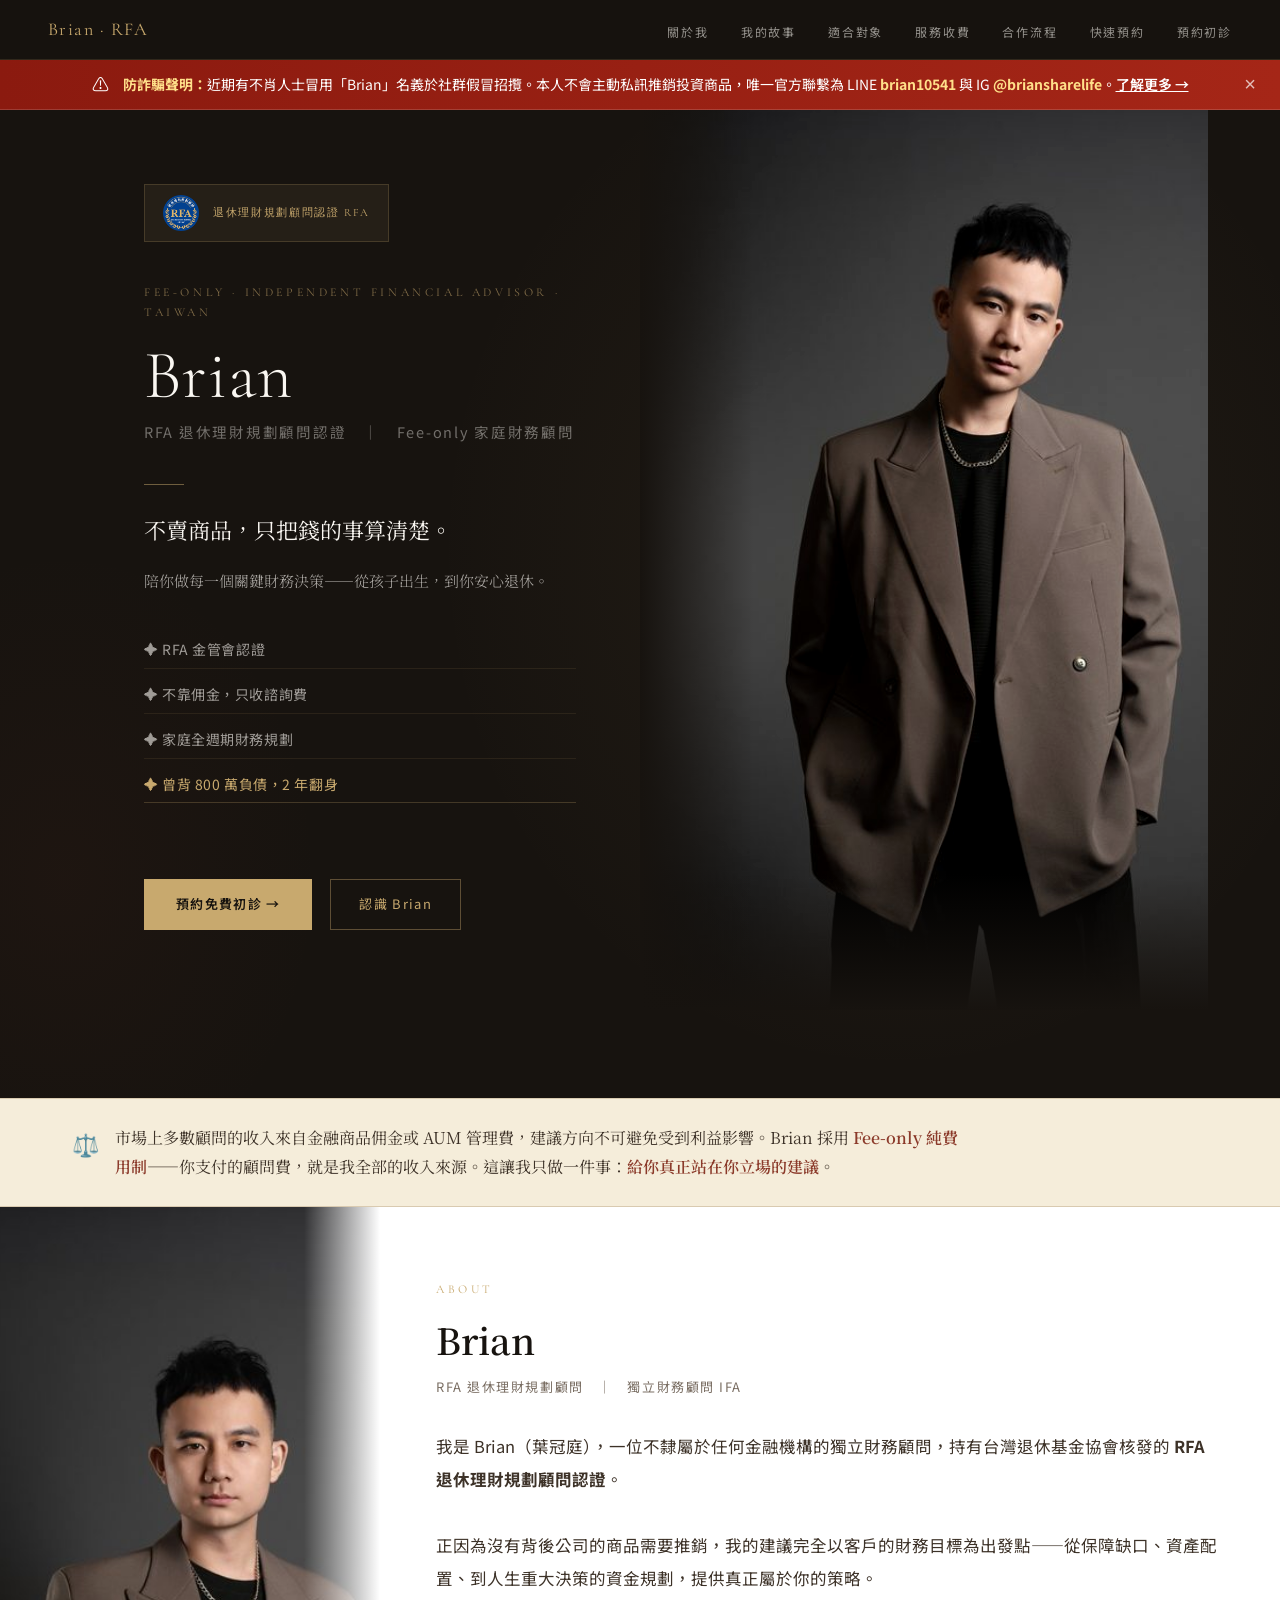
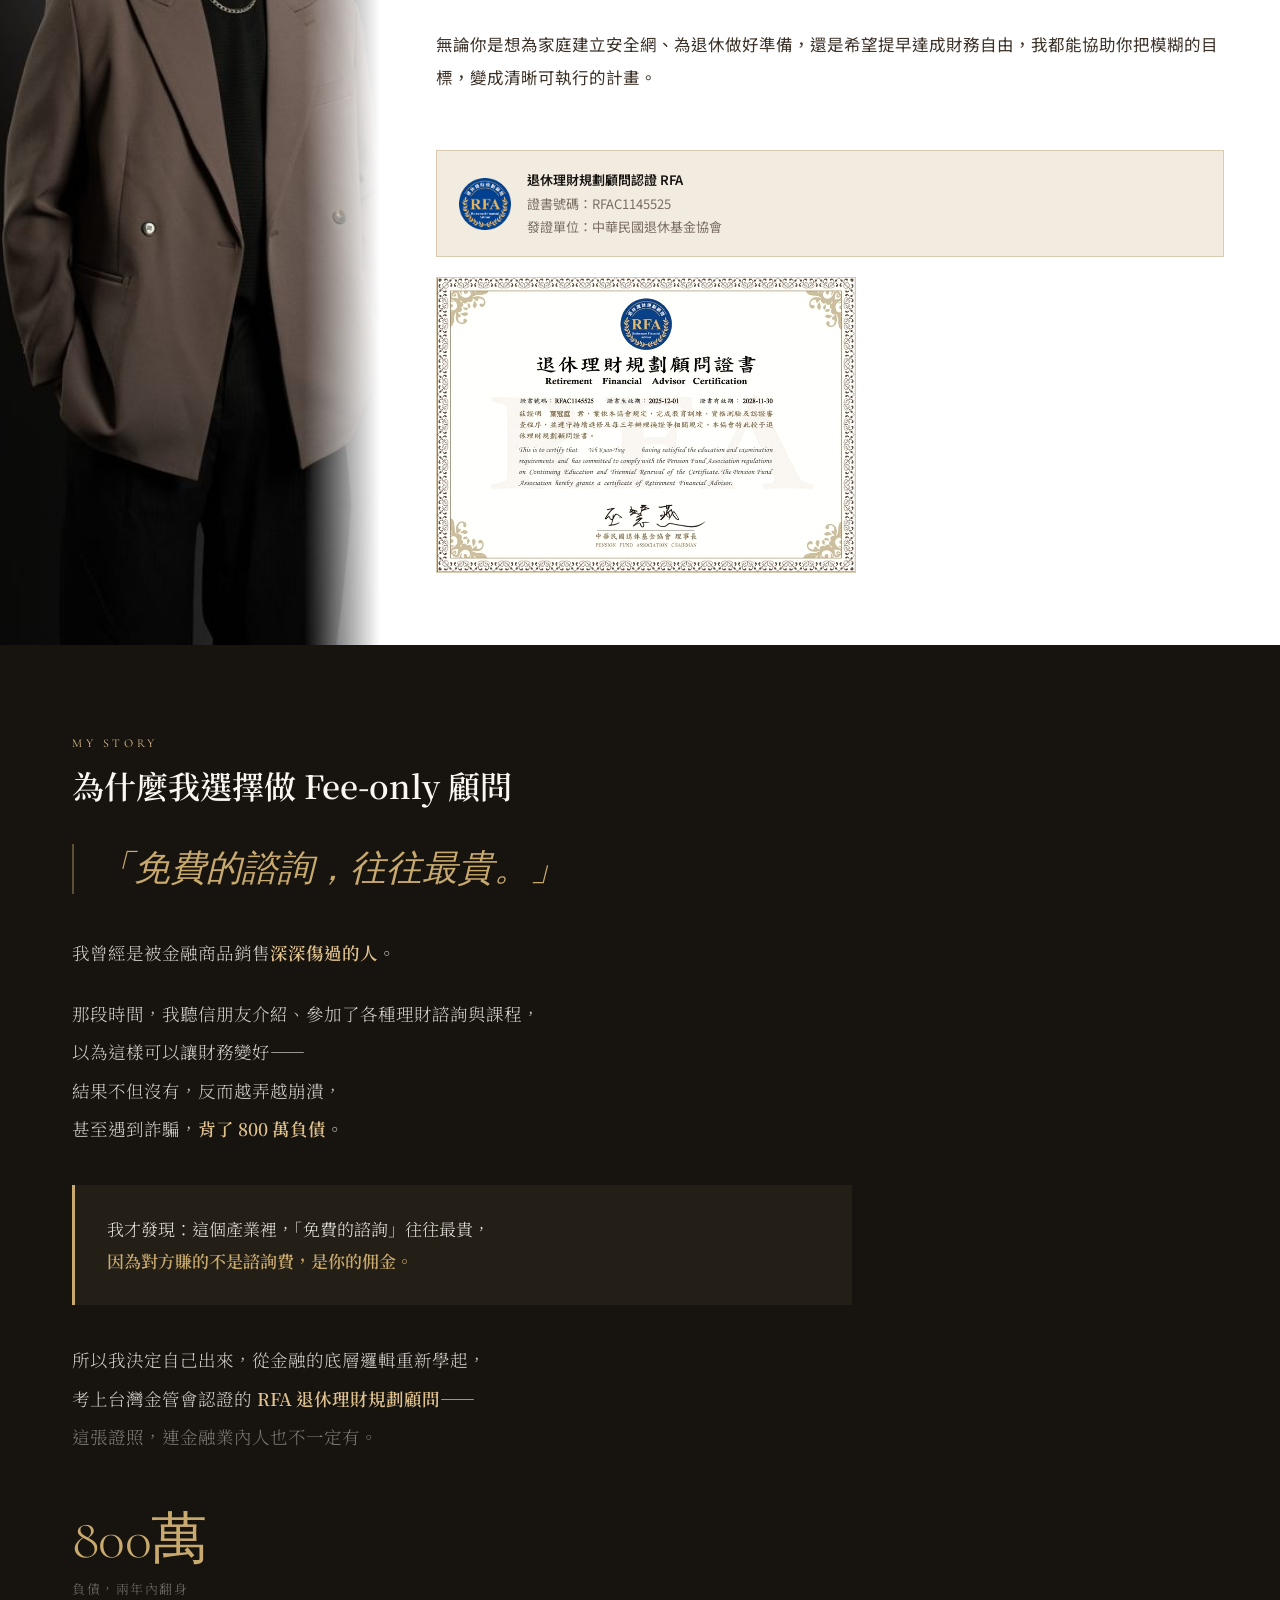
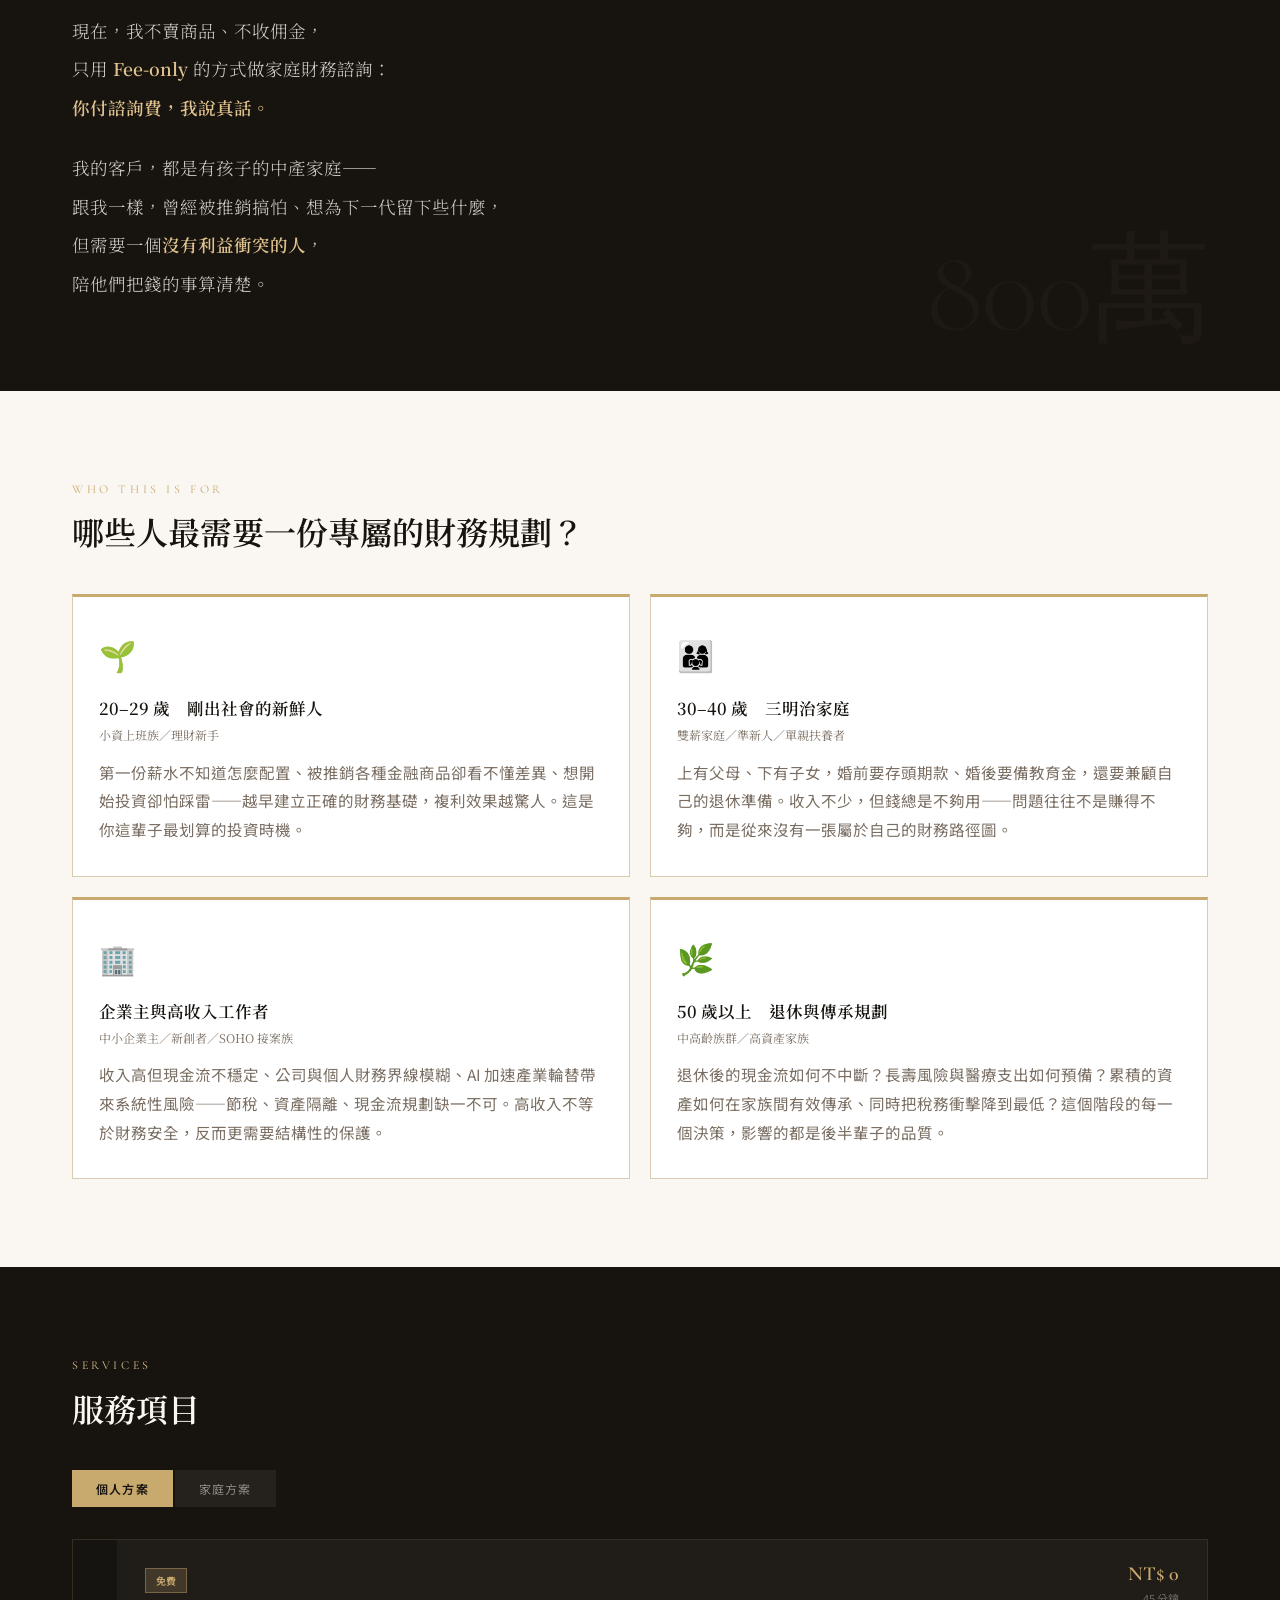
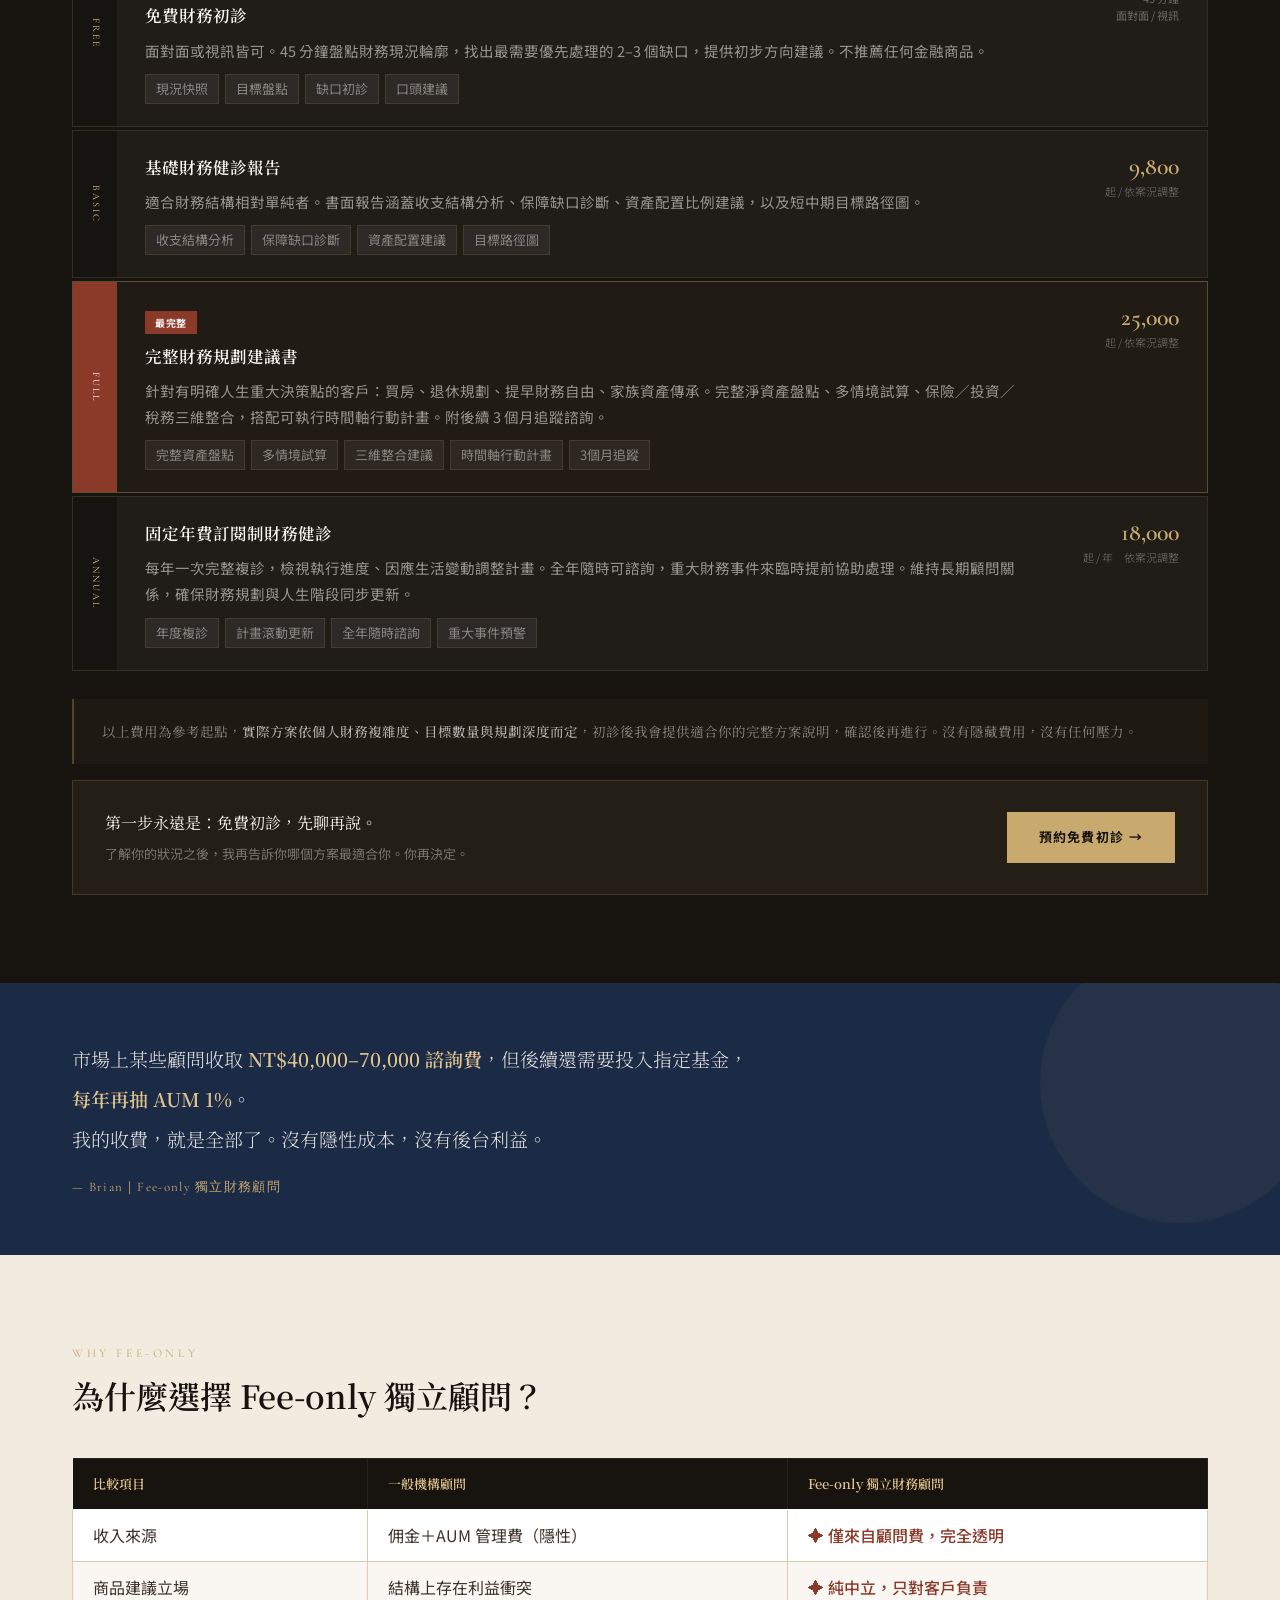
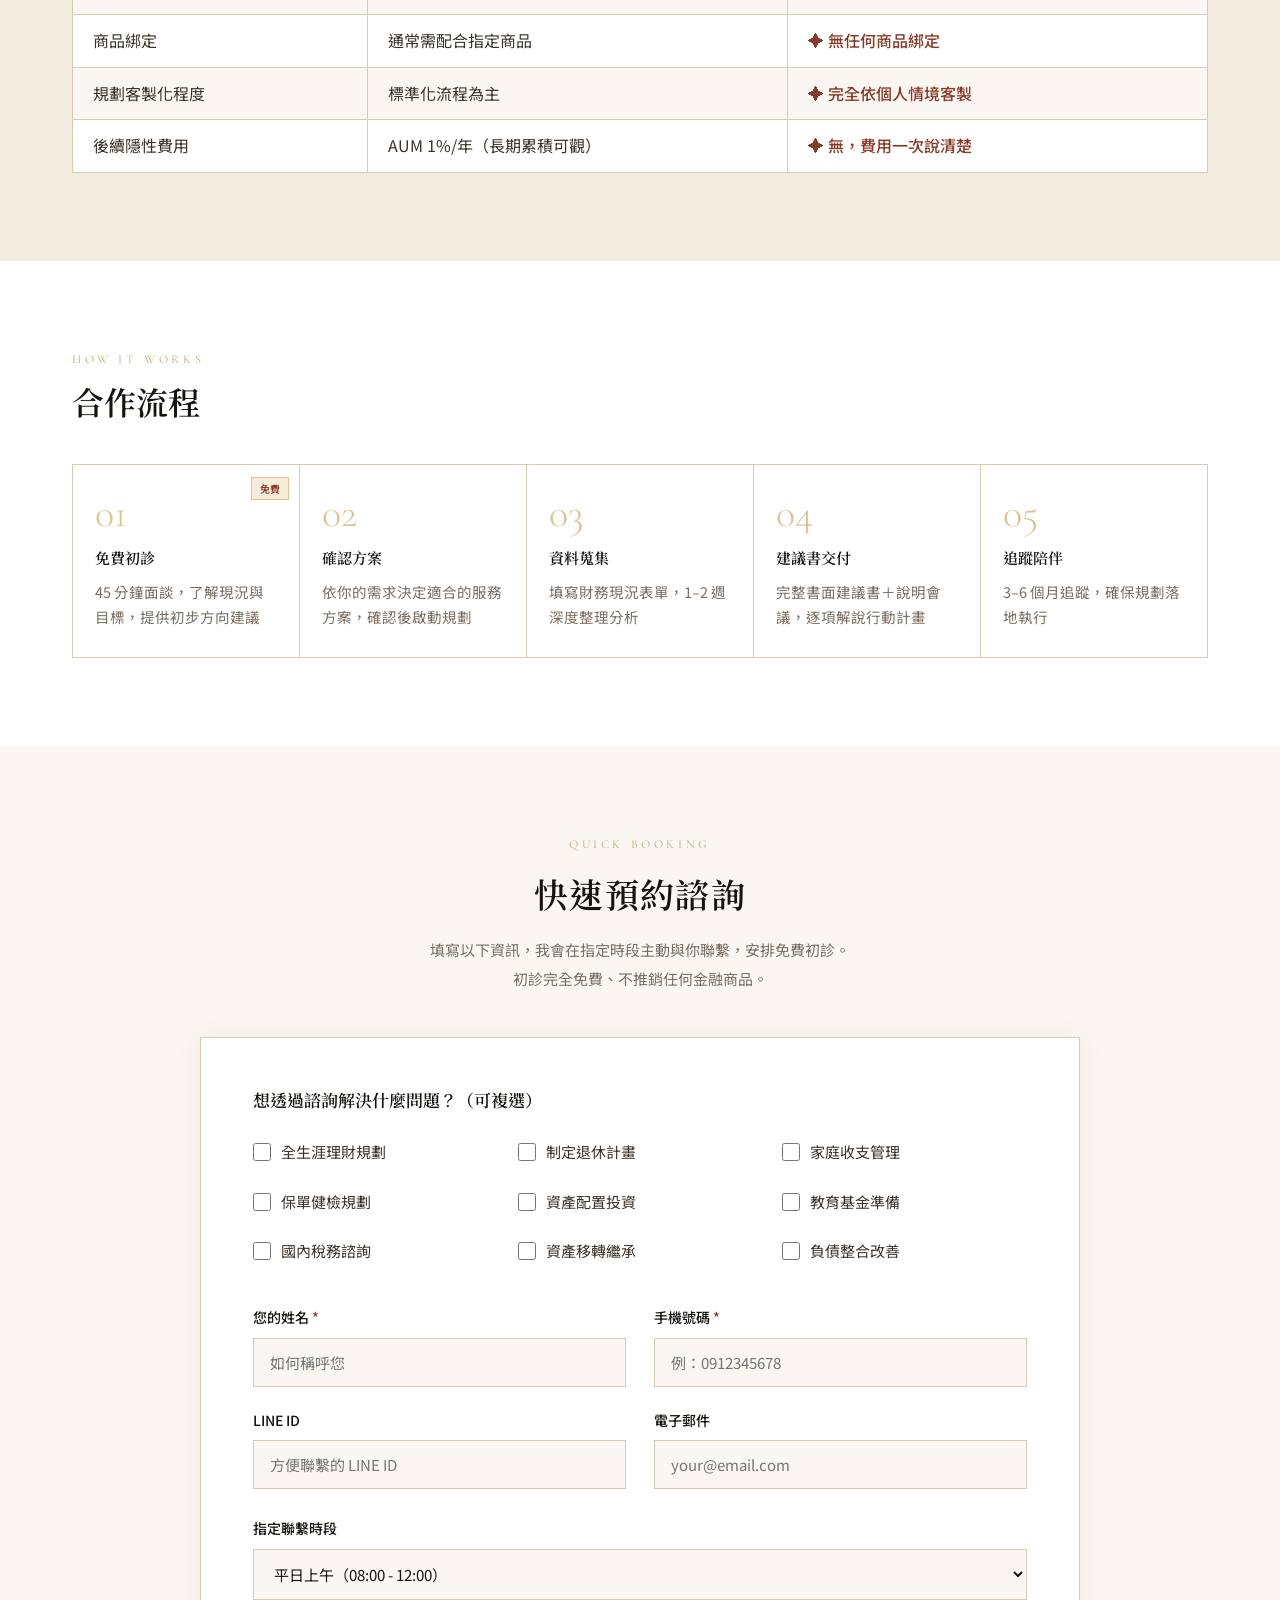
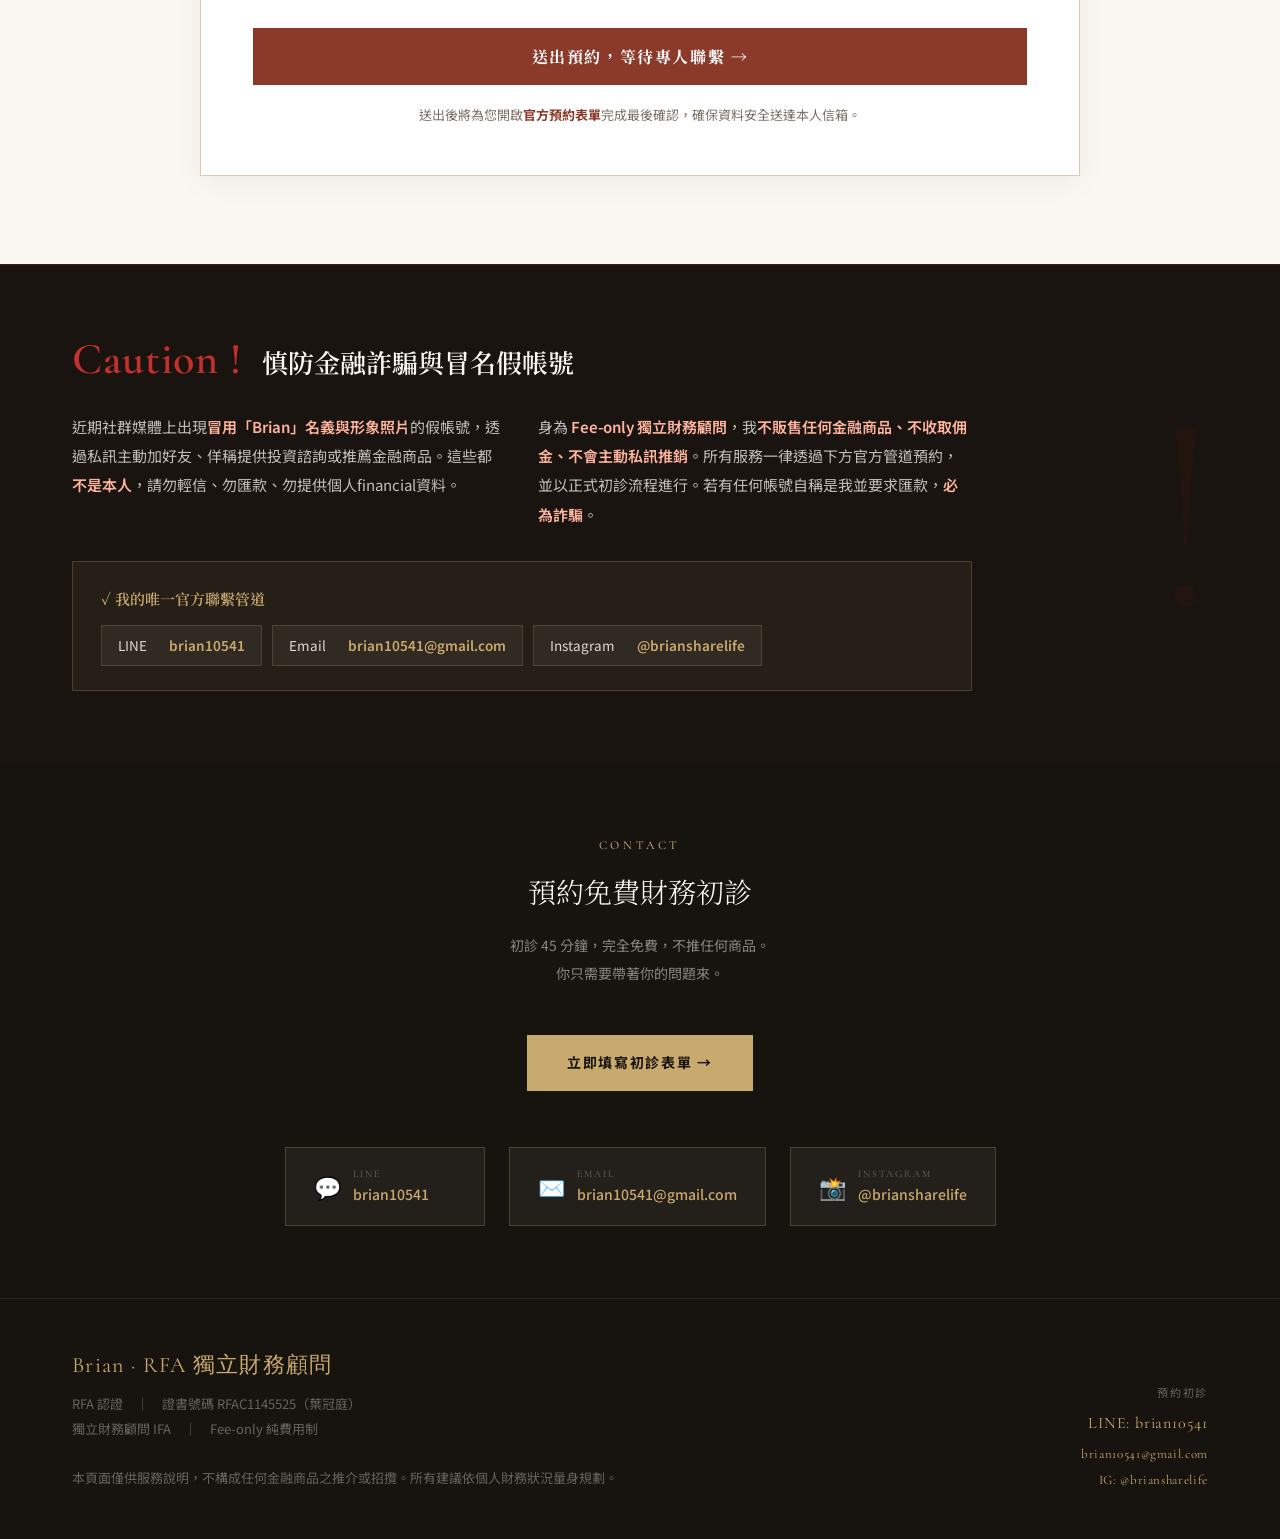
==== commit f0a67fac: "Add files via upload" ====
--- a/index.html
+++ b/index.html
@@ -20,7 +20,7 @@
   --rule:#d9cab0;
   --navy:#1c2b45;
 }
-html{scroll-behavior:smooth;font-size:17px}
+html{scroll-behavior:smooth;font-size:18px}
 body{font-family:'Noto Sans TC',sans-serif;background:var(--paper);color:var(--ink);line-height:1.7;overflow-x:hidden}
 
 /* NAV */
@@ -38,7 +38,7 @@
 /* HERO */
 .hero{
   min-height:100vh;display:grid;grid-template-columns:1fr 1fr;
-  background:var(--ink);position:relative;overflow:hidden;padding-top:60px;
+  background:var(--ink);position:relative;overflow:hidden;padding-top:104px;
 }
 .hero::before{
   content:'';position:absolute;inset:0;
@@ -60,7 +60,7 @@
 .hero-eyebrow{font-family:'Cormorant Garamond',serif;font-size:12px;letter-spacing:0.3em;color:rgba(200,169,110,0.6);text-transform:uppercase;margin-bottom:16px}
 .hero-name{font-family:'Cormorant Garamond',serif;font-size:68px;font-weight:300;color:var(--paper);line-height:1.1;margin-bottom:6px;letter-spacing:0.02em}
 .hero-name em{font-family:'Cormorant Garamond',serif;font-style:italic;color:var(--gold);font-size:58px}
-.hero-subtitle{font-size:13px;color:rgba(250,247,242,0.4);letter-spacing:0.12em;margin-bottom:40px}
+.hero-subtitle{font-size:14.5px;color:rgba(250,247,242,0.4);letter-spacing:0.12em;margin-bottom:40px}
 .hero-rule{width:40px;height:1px;background:var(--gold);opacity:0.5;margin-bottom:28px}
 .hero-tagline{font-family:'Noto Serif TC',serif;font-size:17px;font-weight:300;color:rgba(250,247,242,0.82);line-height:2;max-width:420px}
 .hero-tagline strong{color:var(--gold-light);font-weight:600}
@@ -95,13 +95,13 @@
 .diff{background:var(--gold-pale);border-top:1px solid var(--rule);border-bottom:1px solid var(--rule);padding:24px 72px}
 .diff-inner{display:flex;align-items:flex-start;gap:16px;max-width:900px}
 .diff-icon{font-size:22px;margin-top:2px;flex-shrink:0}
-.diff-text{font-family:'Noto Serif TC',serif;font-size:15px;color:var(--ink-light);line-height:1.85}
+.diff-text{font-family:'Noto Serif TC',serif;font-size:16px;color:var(--ink-light);line-height:1.85}
 .diff-text strong{color:var(--accent);font-weight:600}
 
 /* SECTIONS */
 section{padding:88px 72px}
-.section-label{font-family:'Cormorant Garamond',serif;font-size:11px;letter-spacing:0.3em;color:var(--gold);text-transform:uppercase;margin-bottom:10px}
-.section-title{font-family:'Noto Serif TC',serif;font-size:28px;font-weight:600;color:var(--ink);margin-bottom:40px;line-height:1.4}
+.section-label{font-family:'Cormorant Garamond',serif;font-size:12px;letter-spacing:0.3em;color:var(--gold);text-transform:uppercase;margin-bottom:10px}
+.section-title{font-family:'Noto Serif TC',serif;font-size:32px;font-weight:600;color:var(--ink);margin-bottom:40px;line-height:1.4}
 
 /* ABOUT */
 .about{background:white;display:grid;grid-template-columns:380px 1fr;gap:0}
@@ -112,9 +112,9 @@
   background:linear-gradient(to right,transparent 80%,white 100%);
 }
 .about-content{padding:72px 56px;display:flex;flex-direction:column;justify-content:center}
-.about-name{font-family:'Noto Serif TC',serif;font-size:32px;font-weight:600;color:var(--ink);margin-bottom:6px}
+.about-name{font-family:'Noto Serif TC',serif;font-size:36px;font-weight:600;color:var(--ink);margin-bottom:6px}
 .about-role{font-size:13px;color:var(--ink-faint);letter-spacing:0.12em;margin-bottom:32px}
-.about-bio{font-size:15px;color:var(--ink-light);line-height:2;margin-bottom:32px}
+.about-bio{font-size:16.5px;color:var(--ink-light);line-height:2;margin-bottom:32px}
 .about-cert{display:flex;align-items:center;gap:16px;background:var(--paper-warm);border:1px solid var(--rule);padding:18px 22px;margin-top:24px}
 .about-cert img{height:52px;object-fit:contain}
 .about-cert-info{font-size:13px;color:var(--ink-faint);line-height:1.7}
@@ -127,8 +127,8 @@
 .audience-grid{display:grid;grid-template-columns:repeat(2,1fr);gap:20px}
 .aud-card{background:white;border:1px solid var(--rule);border-top:3px solid var(--gold);padding:32px 26px}
 .aud-icon{font-size:30px;margin-bottom:16px;display:block}
-.aud-title{font-family:'Noto Serif TC',serif;font-size:15px;font-weight:600;color:var(--ink);margin-bottom:12px;line-height:1.5}
-.aud-desc{font-size:14px;color:var(--ink-faint);line-height:1.85}
+.aud-title{font-family:'Noto Serif TC',serif;font-size:16.5px;font-weight:600;color:var(--ink);margin-bottom:12px;line-height:1.5}
+.aud-desc{font-size:15.5px;color:var(--ink-faint);line-height:1.85}
 
 /* SERVICES */
 .services-section{background:var(--ink)}
@@ -157,10 +157,10 @@
 .svc-item.featured .svc-tier{background:var(--accent);color:white}
 .svc-body{padding:22px 28px;flex:1;display:flex;align-items:flex-start;gap:24px}
 .svc-info{flex:1}
-.svc-name{font-family:'Noto Serif TC',serif;font-size:15px;font-weight:600;color:var(--paper);margin-bottom:8px}
-.svc-desc{font-size:13.5px;color:rgba(250,247,242,0.55);line-height:1.8}
+.svc-name{font-family:'Noto Serif TC',serif;font-size:16.5px;font-weight:600;color:var(--paper);margin-bottom:8px}
+.svc-desc{font-size:14.5px;color:rgba(250,247,242,0.55);line-height:1.8}
 .svc-tags{display:flex;flex-wrap:wrap;gap:6px;margin-top:10px}
-.svc-tag{background:rgba(255,255,255,0.06);border:1px solid rgba(200,169,110,0.15);font-size:12px;color:rgba(250,247,242,0.45);padding:3px 10px}
+.svc-tag{background:rgba(255,255,255,0.06);border:1px solid rgba(200,169,110,0.15);font-size:13px;color:rgba(250,247,242,0.45);padding:3px 10px}
 .svc-price-col{text-align:right;flex-shrink:0;min-width:140px}
 .svc-price{font-family:'Cormorant Garamond',serif;font-size:24px;font-weight:600;color:var(--gold);line-height:1.2}
 .svc-price-note{font-size:11px;color:rgba(250,247,242,0.35);margin-top:4px;line-height:1.5}
@@ -169,7 +169,7 @@
 
 /* COMPARISON */
 .comparison{background:var(--paper-warm)}
-.comp-table{width:100%;border-collapse:collapse;font-size:15px}
+.comp-table{width:100%;border-collapse:collapse;font-size:16px}
 .comp-table th{font-family:'Noto Serif TC',serif;font-size:13px;font-weight:600;padding:14px 20px;text-align:left;background:var(--ink);color:var(--gold-light);border:1px solid rgba(255,255,255,0.06)}
 .comp-table td{padding:13px 20px;border:1px solid var(--rule);color:var(--ink-light);background:white;vertical-align:top;line-height:1.6}
 .comp-table tr:nth-child(even) td{background:var(--paper)}
@@ -181,14 +181,14 @@
 .step{flex:1;padding:28px 22px;border:1px solid var(--rule);border-right:none;background:white;position:relative}
 .step:last-child{border-right:1px solid var(--rule)}
 .step-num{font-family:'Cormorant Garamond',serif;font-size:40px;font-weight:300;color:var(--gold-light);line-height:1;margin-bottom:12px}
-.step-title{font-family:'Noto Serif TC',serif;font-size:14px;font-weight:600;color:var(--ink);margin-bottom:8px}
-.step-desc{font-size:13.5px;color:var(--ink-faint);line-height:1.75}
+.step-title{font-family:'Noto Serif TC',serif;font-size:15px;font-weight:600;color:var(--ink);margin-bottom:8px}
+.step-desc{font-size:14.5px;color:var(--ink-faint);line-height:1.75}
 .step-free{position:absolute;top:12px;right:10px;background:var(--gold-pale);border:1px solid var(--gold-light);color:var(--accent);font-size:10px;font-weight:600;padding:2px 8px}
 
 /* CALLOUT */
 .callout{background:var(--navy);padding:56px 72px;position:relative;overflow:hidden}
 .callout::before{content:'';position:absolute;top:-40px;right:-40px;width:280px;height:280px;border-radius:50%;background:rgba(200,169,110,0.06);pointer-events:none}
-.callout-q{font-family:'Noto Serif TC',serif;font-size:18px;font-weight:300;color:rgba(250,247,242,0.88);line-height:2.1;max-width:680px;margin-bottom:18px}
+.callout-q{font-family:'Noto Serif TC',serif;font-size:19px;font-weight:300;color:rgba(250,247,242,0.88);line-height:2.1;max-width:680px;margin-bottom:18px}
 .callout-q strong{color:var(--gold-light);font-weight:600}
 .callout-src{font-family:'Cormorant Garamond',serif;font-size:13px;color:var(--gold);letter-spacing:0.1em}
 
@@ -353,7 +353,7 @@
   margin-bottom:40px;padding-left:24px;
   border-left:2px solid rgba(200,169,110,0.4);
 }
-.story-body{font-family:'Noto Serif TC',serif;font-size:16px;font-weight:300;color:rgba(250,247,242,0.82);line-height:2.2;}
+.story-body{font-family:'Noto Serif TC',serif;font-size:17.5px;font-weight:300;color:rgba(250,247,242,0.82);line-height:2.2;}
 .story-body p{margin-bottom:22px}
 .story-body p:last-child{margin-bottom:0}
 .story-body strong{color:var(--gold-light);font-weight:600}
@@ -387,7 +387,7 @@
 .hero-pills{display:flex;flex-direction:column;gap:8px;margin-bottom:36px;}
 .hero-pill{
   display:inline-flex;align-items:center;gap:8px;
-  font-family:'Noto Sans TC',sans-serif;font-size:12.5px;
+  font-family:'Noto Sans TC',sans-serif;font-size:14px;
   color:rgba(250,247,242,0.6);letter-spacing:0.04em;
   padding:6px 0;
   border-bottom:1px solid rgba(200,169,110,0.1);
@@ -400,9 +400,171 @@
   .hero-pills{gap:6px;margin-bottom:28px;}
   .hero-pill{font-size:12px;}
 }
+
+/* FRAUD ALERT BANNER (top sticky strip) */
+.fraud-banner{
+  position:fixed;top:60px;left:0;right:0;z-index:99;
+  background:linear-gradient(90deg,#8b1a0f,#a52617);
+  color:#fff;padding:10px 48px;
+  display:flex;align-items:center;justify-content:center;gap:14px;
+  font-family:'Noto Sans TC',sans-serif;font-size:14px;
+  border-bottom:1px solid rgba(255,255,255,0.15);
+  transition:transform .3s;
+}
+.fraud-banner-icon{font-size:17px;flex-shrink:0}
+.fraud-banner-text{line-height:1.5}
+.fraud-banner-text strong{font-weight:700;color:#ffe08a}
+.fraud-banner a{color:#fff;text-decoration:underline;font-weight:600;white-space:nowrap}
+.fraud-banner-close{
+  position:absolute;right:20px;background:none;border:none;color:rgba(255,255,255,0.7);
+  font-size:20px;cursor:pointer;line-height:1;padding:4px;
+}
+.fraud-banner-close:hover{color:#fff}
+.fraud-banner.hidden{transform:translateY(-200%)}
+
+/* FRAUD SECTION (full block) */
+.fraud-section{
+  background:#1a1410;padding:72px 72px;position:relative;overflow:hidden;
+  border-top:1px solid rgba(165,38,23,0.3);
+}
+.fraud-section::before{
+  content:'!';position:absolute;right:60px;top:50%;transform:translateY(-50%);
+  font-family:'Cormorant Garamond',serif;font-size:280px;font-weight:300;
+  color:rgba(165,38,23,0.06);line-height:1;pointer-events:none;
+}
+.fraud-inner{max-width:900px;position:relative;z-index:2}
+.fraud-head{display:flex;align-items:baseline;gap:20px;margin-bottom:28px;flex-wrap:wrap}
+.fraud-caution{
+  font-family:'Cormorant Garamond',serif;font-size:44px;font-weight:600;
+  color:#c4302b;line-height:1;letter-spacing:0.02em;
+}
+.fraud-caution-zh{
+  font-family:'Noto Serif TC',serif;font-size:26px;font-weight:600;
+  color:var(--paper);
+}
+.fraud-body{
+  display:grid;grid-template-columns:1fr 1fr;gap:32px;margin-top:24px;
+}
+.fraud-col{
+  font-family:'Noto Sans TC',sans-serif;font-size:15px;
+  color:rgba(250,247,242,0.75);line-height:1.95;
+}
+.fraud-col strong{color:#ffb4a0;font-weight:600}
+.fraud-official{
+  margin-top:32px;padding:24px 28px;
+  background:rgba(200,169,110,0.07);border:1px solid rgba(200,169,110,0.25);
+}
+.fraud-official-title{
+  font-family:'Noto Serif TC',serif;font-size:15px;color:var(--gold);
+  font-weight:600;margin-bottom:14px;
+}
+.fraud-channels{display:flex;flex-wrap:wrap;gap:10px}
+.fraud-channel{
+  display:inline-flex;align-items:center;gap:8px;
+  background:rgba(255,255,255,0.05);border:1px solid rgba(200,169,110,0.2);
+  padding:8px 16px;font-size:13.5px;color:rgba(250,247,242,0.85);
+  font-family:'Noto Sans TC',sans-serif;
+}
+.fraud-channel strong{color:var(--gold);font-weight:600}
+
+@media(max-width:767px){
+  .fraud-banner{padding:10px 40px 10px 16px;font-size:12.5px;gap:8px}
+  .fraud-banner-text{text-align:left}
+  .fraud-banner-close{right:10px}
+  .fraud-section{padding:48px 24px}
+  .fraud-section::before{font-size:160px;right:10px}
+  .fraud-head{gap:12px;margin-bottom:20px}
+  .fraud-caution{font-size:32px}
+  .fraud-caution-zh{font-size:20px}
+  .fraud-body{grid-template-columns:1fr;gap:18px}
+  .fraud-col{font-size:14px}
+  .fraud-official{padding:18px 20px}
+}
+@media(max-width:1024px) and (min-width:768px){
+  .fraud-section{padding:56px 40px}
+  .fraud-banner{padding-left:40px;padding-right:40px}
+}
+
+/* QUICK BOOKING SECTION */
+.booking{background:var(--paper);padding:88px 72px;}
+.booking-inner{max-width:880px;margin:0 auto}
+.booking-head{text-align:center;margin-bottom:44px}
+.booking-title{
+  font-family:'Noto Serif TC',serif;font-size:34px;font-weight:600;
+  color:var(--ink);margin-bottom:14px;letter-spacing:0.04em;
+}
+.booking-sub{font-size:15px;color:var(--ink-faint);line-height:1.9}
+.booking-card{
+  background:#fff;border:1px solid var(--rule);
+  padding:48px 52px;box-shadow:0 4px 30px rgba(23,19,15,0.06);
+}
+.booking-q{
+  font-family:'Noto Serif TC',serif;font-size:17px;color:var(--ink);
+  font-weight:600;margin-bottom:18px;
+}
+.booking-topics{
+  display:grid;grid-template-columns:repeat(3,1fr);gap:12px 20px;margin-bottom:36px;
+}
+.booking-topic{
+  display:flex;align-items:center;gap:10px;cursor:pointer;
+  font-size:15px;color:var(--ink-light);font-family:'Noto Sans TC',sans-serif;
+  padding:6px 0;
+}
+.booking-topic input{
+  width:18px;height:18px;accent-color:var(--accent);cursor:pointer;flex-shrink:0;
+}
+.booking-grid{display:grid;grid-template-columns:1fr 1fr;gap:22px 28px;margin-bottom:28px}
+.booking-field{display:flex;flex-direction:column;gap:8px}
+.booking-label{font-size:14px;color:var(--ink);font-weight:500;font-family:'Noto Sans TC',sans-serif}
+.booking-label span{color:var(--accent)}
+.booking-input{
+  border:1px solid var(--rule);background:var(--paper);
+  padding:13px 16px;font-size:15px;color:var(--ink);
+  font-family:'Noto Sans TC',sans-serif;width:100%;
+  transition:border-color .2s;
+}
+.booking-input:focus{outline:none;border-color:var(--gold)}
+.booking-select{
+  border:1px solid var(--rule);background:var(--paper);
+  padding:13px 16px;font-size:15px;color:var(--ink);
+  font-family:'Noto Sans TC',sans-serif;width:100%;cursor:pointer;
+}
+.booking-submit{
+  display:block;width:100%;margin-top:12px;
+  background:var(--accent);color:#fff;border:none;
+  font-size:16px;font-weight:700;letter-spacing:0.1em;
+  padding:17px;cursor:pointer;font-family:'Noto Serif TC',serif;
+  transition:background .2s;
+}
+.booking-submit:hover{background:#a8472f}
+.booking-note{
+  text-align:center;font-size:13px;color:var(--ink-faint);
+  margin-top:18px;line-height:1.8;
+}
+.booking-note strong{color:var(--accent)}
+
+@media(max-width:767px){
+  .booking{padding:52px 24px}
+  .booking-title{font-size:26px}
+  .booking-card{padding:28px 22px}
+  .booking-topics{grid-template-columns:1fr 1fr;gap:8px 12px;margin-bottom:28px}
+  .booking-topic{font-size:14px}
+  .booking-grid{grid-template-columns:1fr;gap:18px;margin-bottom:22px}
+}
+@media(max-width:1024px) and (min-width:768px){
+  .booking{padding:64px 40px}
+  .booking-topics{grid-template-columns:repeat(2,1fr)}
+}
 </style>
 </head>
 <body>
+
+<!-- FRAUD ALERT BANNER -->
+<div class="fraud-banner" id="fraudBanner">
+  <span class="fraud-banner-icon">⚠️</span>
+  <span class="fraud-banner-text"><strong>防詐騙聲明：</strong>近期有不肖人士冒用「Brian」名義於社群假冒招攬。本人不會主動私訊推銷投資商品，唯一官方聯繫為 LINE <strong>brian10541</strong> 與 IG <strong>@briansharelife</strong>。<a href="#fraud">了解更多 →</a></span>
+  <button class="fraud-banner-close" onclick="closeFraudBanner()" aria-label="關閉">×</button>
+</div>
 
 <nav>
   <div class="nav-brand">Brian · RFA</div>
@@ -412,6 +574,7 @@
     <li><a href="#audience">適合對象</a></li>
     <li><a href="#services">服務收費</a></li>
     <li><a href="#process">合作流程</a></li>
+    <li><a href="#booking">快速預約</a></li>
     <li><a href="#contact">預約初診</a></li>
   </ul>
   <button class="nav-hamburger" onclick="toggleMenu()" aria-label="選單">
@@ -424,6 +587,7 @@
   <a href="#audience" onclick="closeMenu()">適合對象</a>
   <a href="#services" onclick="closeMenu()">服務收費</a>
   <a href="#process" onclick="closeMenu()">合作流程</a>
+  <a href="#booking" onclick="closeMenu()">快速預約</a>
   <a href="#contact" onclick="closeMenu()">預約初診</a>
 </div>
 
@@ -715,7 +879,7 @@
       <div style="font-family:'Noto Serif TC',serif;font-size:16px;color:var(--paper);font-weight:400;margin-bottom:6px;">第一步永遠是：免費初診，先聊再說。</div>
       <div style="font-size:13px;color:rgba(250,247,242,0.4);line-height:1.8;">了解你的狀況之後，我再告訴你哪個方案最適合你。你再決定。</div>
     </div>
-    <a href="https://forms.gle/qCQFzSFUD4doV4eT6" target="_blank" style="display:inline-block;background:var(--gold);color:var(--ink);font-size:13px;font-weight:700;letter-spacing:0.1em;padding:14px 32px;text-decoration:none;white-space:nowrap;flex-shrink:0;font-family:'Noto Sans TC',sans-serif;">預約免費初診 →</a>
+    <a href="https://docs.google.com/forms/d/e/1FAIpQLSd4WlfHOTRwOe0uYGdEZEEFsKXVcMWcGfCZ3p4KuAPisswg4Q/viewform?usp=dialog" target="_blank" style="display:inline-block;background:var(--gold);color:var(--ink);font-size:13px;font-weight:700;letter-spacing:0.1em;padding:14px 32px;text-decoration:none;white-space:nowrap;flex-shrink:0;font-family:'Noto Sans TC',sans-serif;">預約免費初診 →</a>
   </div>
 
 </section>
@@ -782,13 +946,100 @@
   </div>
 </section>
 
+<!-- QUICK BOOKING -->
+<section class="booking" id="booking">
+  <div class="booking-inner">
+    <div class="booking-head">
+      <div class="section-label" style="text-align:center;margin-bottom:10px;">Quick Booking</div>
+      <h2 class="booking-title">快速預約諮詢</h2>
+      <p class="booking-sub">填寫以下資訊，我會在指定時段主動與你聯繫，安排免費初診。<br>初診完全免費、不推銷任何金融商品。</p>
+    </div>
+
+    <div class="booking-card">
+      <div class="booking-q">想透過諮詢解決什麼問題？（可複選）</div>
+      <div class="booking-topics">
+        <label class="booking-topic"><input type="checkbox" name="topic" value="全生涯理財規劃"> 全生涯理財規劃</label>
+        <label class="booking-topic"><input type="checkbox" name="topic" value="制定退休計畫"> 制定退休計畫</label>
+        <label class="booking-topic"><input type="checkbox" name="topic" value="家庭收支管理"> 家庭收支管理</label>
+        <label class="booking-topic"><input type="checkbox" name="topic" value="保單健檢規劃"> 保單健檢規劃</label>
+        <label class="booking-topic"><input type="checkbox" name="topic" value="資產配置投資"> 資產配置投資</label>
+        <label class="booking-topic"><input type="checkbox" name="topic" value="教育基金準備"> 教育基金準備</label>
+        <label class="booking-topic"><input type="checkbox" name="topic" value="國內稅務諮詢"> 國內稅務諮詢</label>
+        <label class="booking-topic"><input type="checkbox" name="topic" value="資產移轉繼承"> 資產移轉繼承</label>
+        <label class="booking-topic"><input type="checkbox" name="topic" value="負債整合改善"> 負債整合改善</label>
+      </div>
+
+      <div class="booking-grid">
+        <div class="booking-field">
+          <label class="booking-label">您的姓名 <span>*</span></label>
+          <input class="booking-input" type="text" id="bk-name" placeholder="如何稱呼您">
+        </div>
+        <div class="booking-field">
+          <label class="booking-label">手機號碼 <span>*</span></label>
+          <input class="booking-input" type="tel" id="bk-phone" placeholder="例：0912345678">
+        </div>
+        <div class="booking-field">
+          <label class="booking-label">LINE ID</label>
+          <input class="booking-input" type="text" id="bk-line" placeholder="方便聯繫的 LINE ID">
+        </div>
+        <div class="booking-field">
+          <label class="booking-label">電子郵件</label>
+          <input class="booking-input" type="email" id="bk-email" placeholder="your@email.com">
+        </div>
+      </div>
+
+      <div class="booking-field" style="margin-bottom:28px;">
+        <label class="booking-label">指定聯繫時段</label>
+        <select class="booking-select" id="bk-time">
+          <option>平日上午（08:00 - 12:00）</option>
+          <option>平日下午（12:00 - 18:00）</option>
+          <option>平日晚上（18:00 - 21:00）</option>
+          <option>假日（時段不限）</option>
+          <option>皆可，由顧問安排</option>
+        </select>
+      </div>
+
+      <button class="booking-submit" onclick="submitBooking()">送出預約，等待專人聯繫 →</button>
+      <p class="booking-note">送出後將為您開啟<strong>官方預約表單</strong>完成最後確認，確保資料安全送達本人信箱。</p>
+    </div>
+  </div>
+</section>
+
+<!-- FRAUD WARNING -->
+<section class="fraud-section" id="fraud">
+  <div class="fraud-inner">
+    <div class="fraud-head">
+      <span class="fraud-caution">Caution !</span>
+      <span class="fraud-caution-zh">慎防金融詐騙與冒名假帳號</span>
+    </div>
+
+    <div class="fraud-body">
+      <div class="fraud-col">
+        近期社群媒體上出現<strong>冒用「Brian」名義與形象照片</strong>的假帳號，透過私訊主動加好友、佯稱提供投資諮詢或推薦金融商品。這些都<strong>不是本人</strong>，請勿輕信、勿匯款、勿提供個人financial資料。
+      </div>
+      <div class="fraud-col">
+        身為 <strong>Fee-only 獨立財務顧問</strong>，我<strong>不販售任何金融商品、不收取佣金、不會主動私訊推銷</strong>。所有服務一律透過下方官方管道預約，並以正式初診流程進行。若有任何帳號自稱是我並要求匯款，<strong>必為詐騙</strong>。
+      </div>
+    </div>
+
+    <div class="fraud-official">
+      <div class="fraud-official-title">✓ 我的唯一官方聯繫管道</div>
+      <div class="fraud-channels">
+        <span class="fraud-channel">LINE　<strong>brian10541</strong></span>
+        <span class="fraud-channel">Email　<strong>brian10541@gmail.com</strong></span>
+        <span class="fraud-channel">Instagram　<strong>@briansharelife</strong></span>
+      </div>
+    </div>
+  </div>
+</section>
+
 <!-- CONTACT -->
 <section style="background:var(--ink);padding:72px;text-align:center" id="contact">
   <div class="section-label" style="color:var(--gold-light);text-align:center;margin-bottom:12px">Contact</div>
   <h2 style="font-family:'Noto Serif TC',serif;font-size:28px;font-weight:300;color:var(--paper);margin-bottom:16px">預約免費財務初診</h2>
   <p style="font-size:14px;color:rgba(250,247,242,0.5);margin-bottom:48px;line-height:2">初診 45 分鐘，完全免費，不推任何商品。<br>你只需要帶著你的問題來。</p>
 
-  <a href="https://forms.gle/qCQFzSFUD4doV4eT6" target="_blank" style="display:inline-block;background:var(--gold);color:var(--ink);font-size:14px;font-weight:700;letter-spacing:0.12em;padding:16px 40px;text-decoration:none;margin-bottom:56px;font-family:'Noto Sans TC',sans-serif;transition:all .2s;">立即填寫初診表單 →</a>
+  <a href="https://docs.google.com/forms/d/e/1FAIpQLSd4WlfHOTRwOe0uYGdEZEEFsKXVcMWcGfCZ3p4KuAPisswg4Q/viewform?usp=dialog" target="_blank" style="display:inline-block;background:var(--gold);color:var(--ink);font-size:14px;font-weight:700;letter-spacing:0.12em;padding:16px 40px;text-decoration:none;margin-bottom:56px;font-family:'Noto Sans TC',sans-serif;transition:all .2s;">立即填寫初診表單 →</a>
 
   <div style="display:flex;justify-content:center;gap:24px;flex-wrap:wrap;">
     <a href="https://line.me/ti/p/brian10541" target="_blank" style="display:flex;align-items:center;gap:12px;background:rgba(255,255,255,0.05);border:1px solid rgba(200,169,110,0.25);padding:18px 28px;text-decoration:none;min-width:200px;transition:border-color .2s;">
@@ -853,5 +1104,25 @@
 // Close menu on scroll
 window.addEventListener('scroll', function(){ closeMenu(); });
 </script>
+
+<script>
+function closeFraudBanner(){
+  var b = document.getElementById('fraudBanner');
+  if(b){ b.classList.add('hidden'); document.body.classList.add('no-fraud-banner'); }
+}
+</script>
+
+<script>
+function submitBooking(){
+  var name = document.getElementById('bk-name').value.trim();
+  var phone = document.getElementById('bk-phone').value.trim();
+  if(!name || !phone){
+    alert('請填寫姓名與手機號碼，方便我與您聯繫 :)');
+    return;
+  }
+  // Open official Google Form for secure submission
+  window.open('https://docs.google.com/forms/d/e/1FAIpQLSd4WlfHOTRwOe0uYGdEZEEFsKXVcMWcGfCZ3p4KuAPisswg4Q/viewform?usp=dialog','_blank');
+}
+</script>
 </body>
 </html>
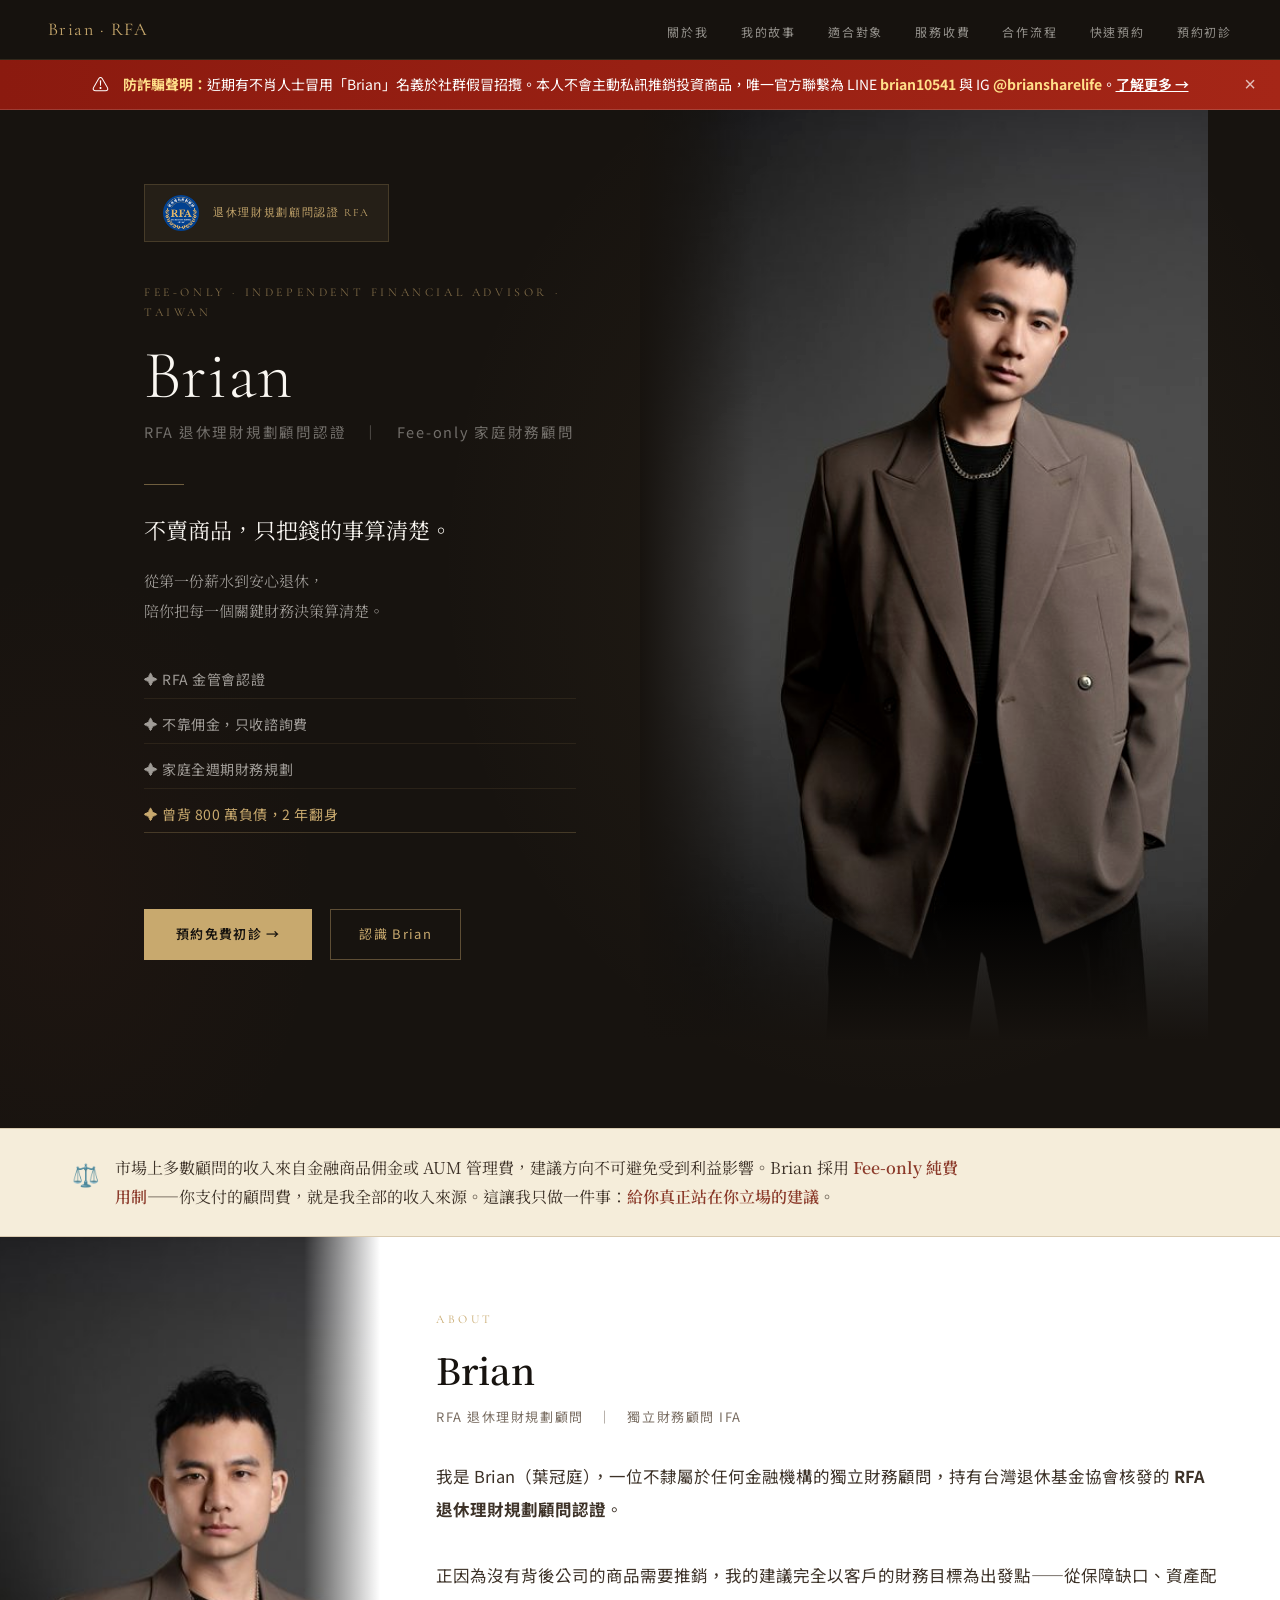
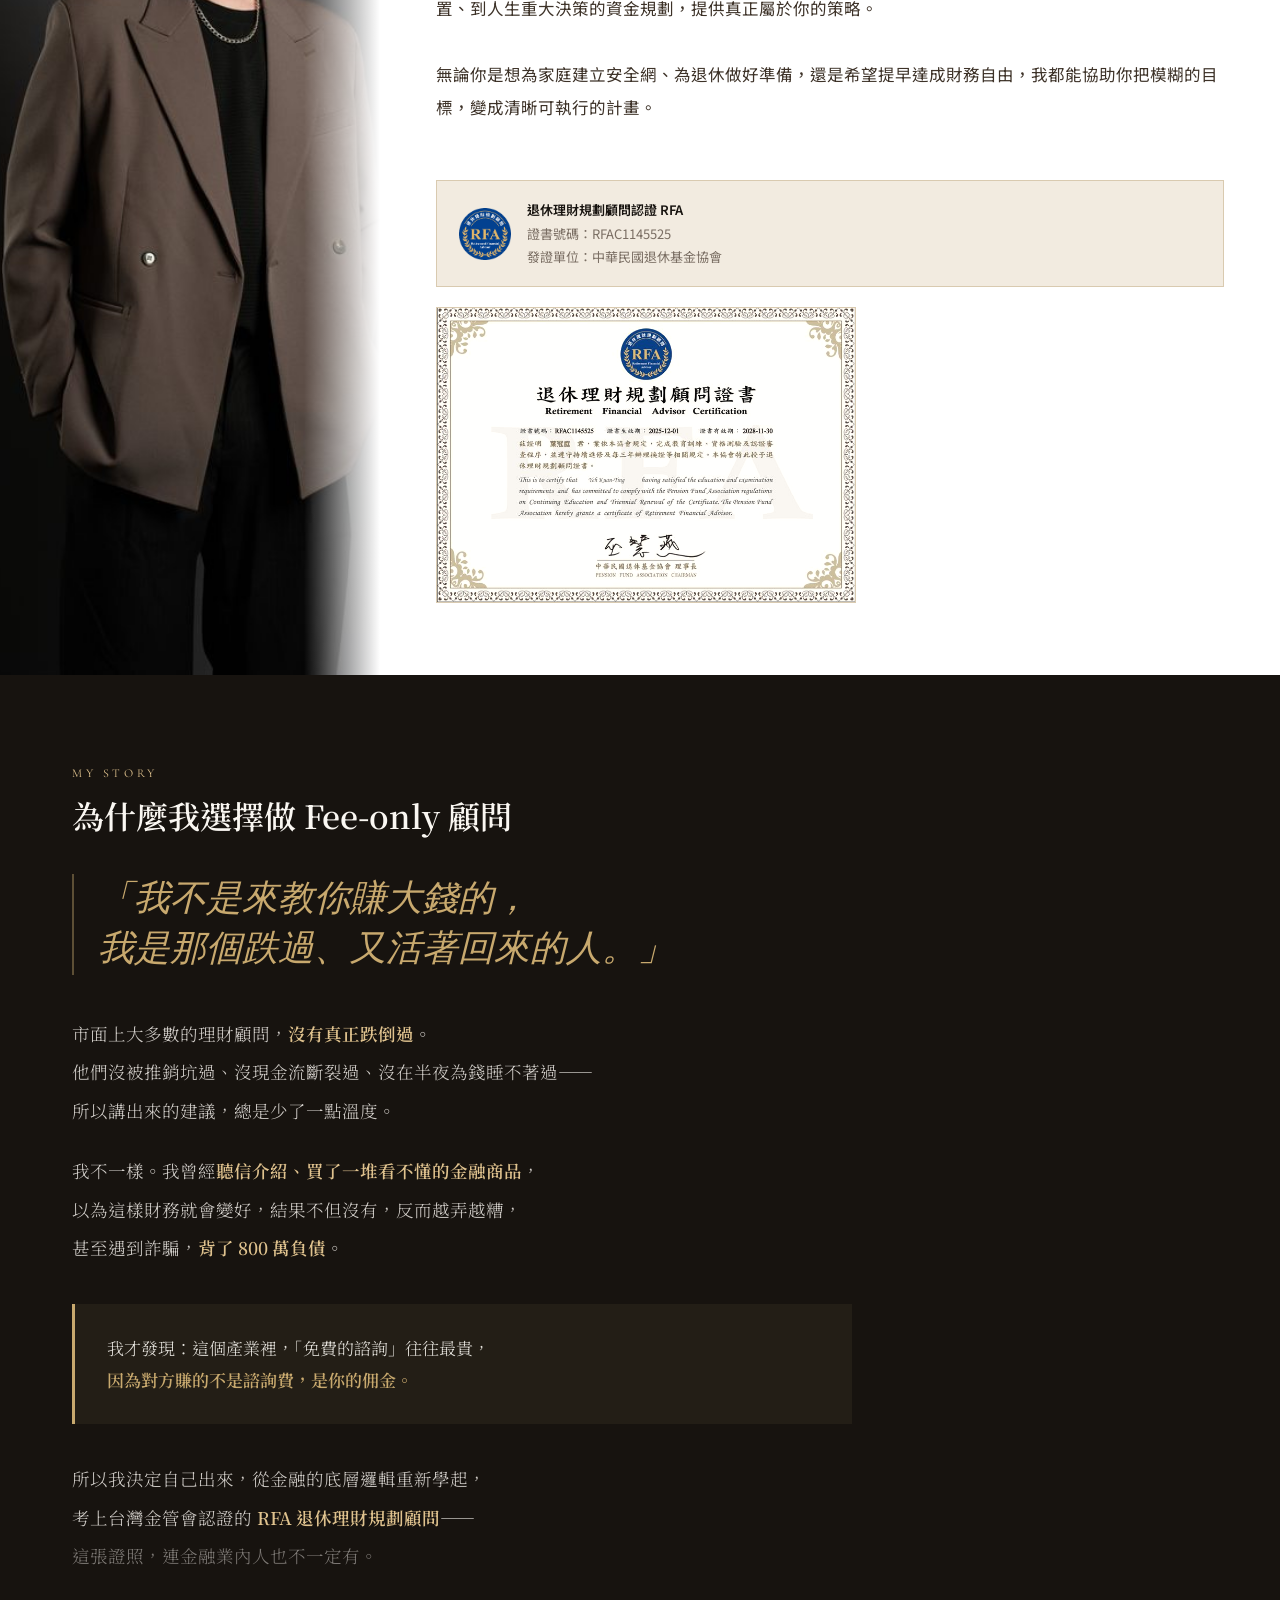
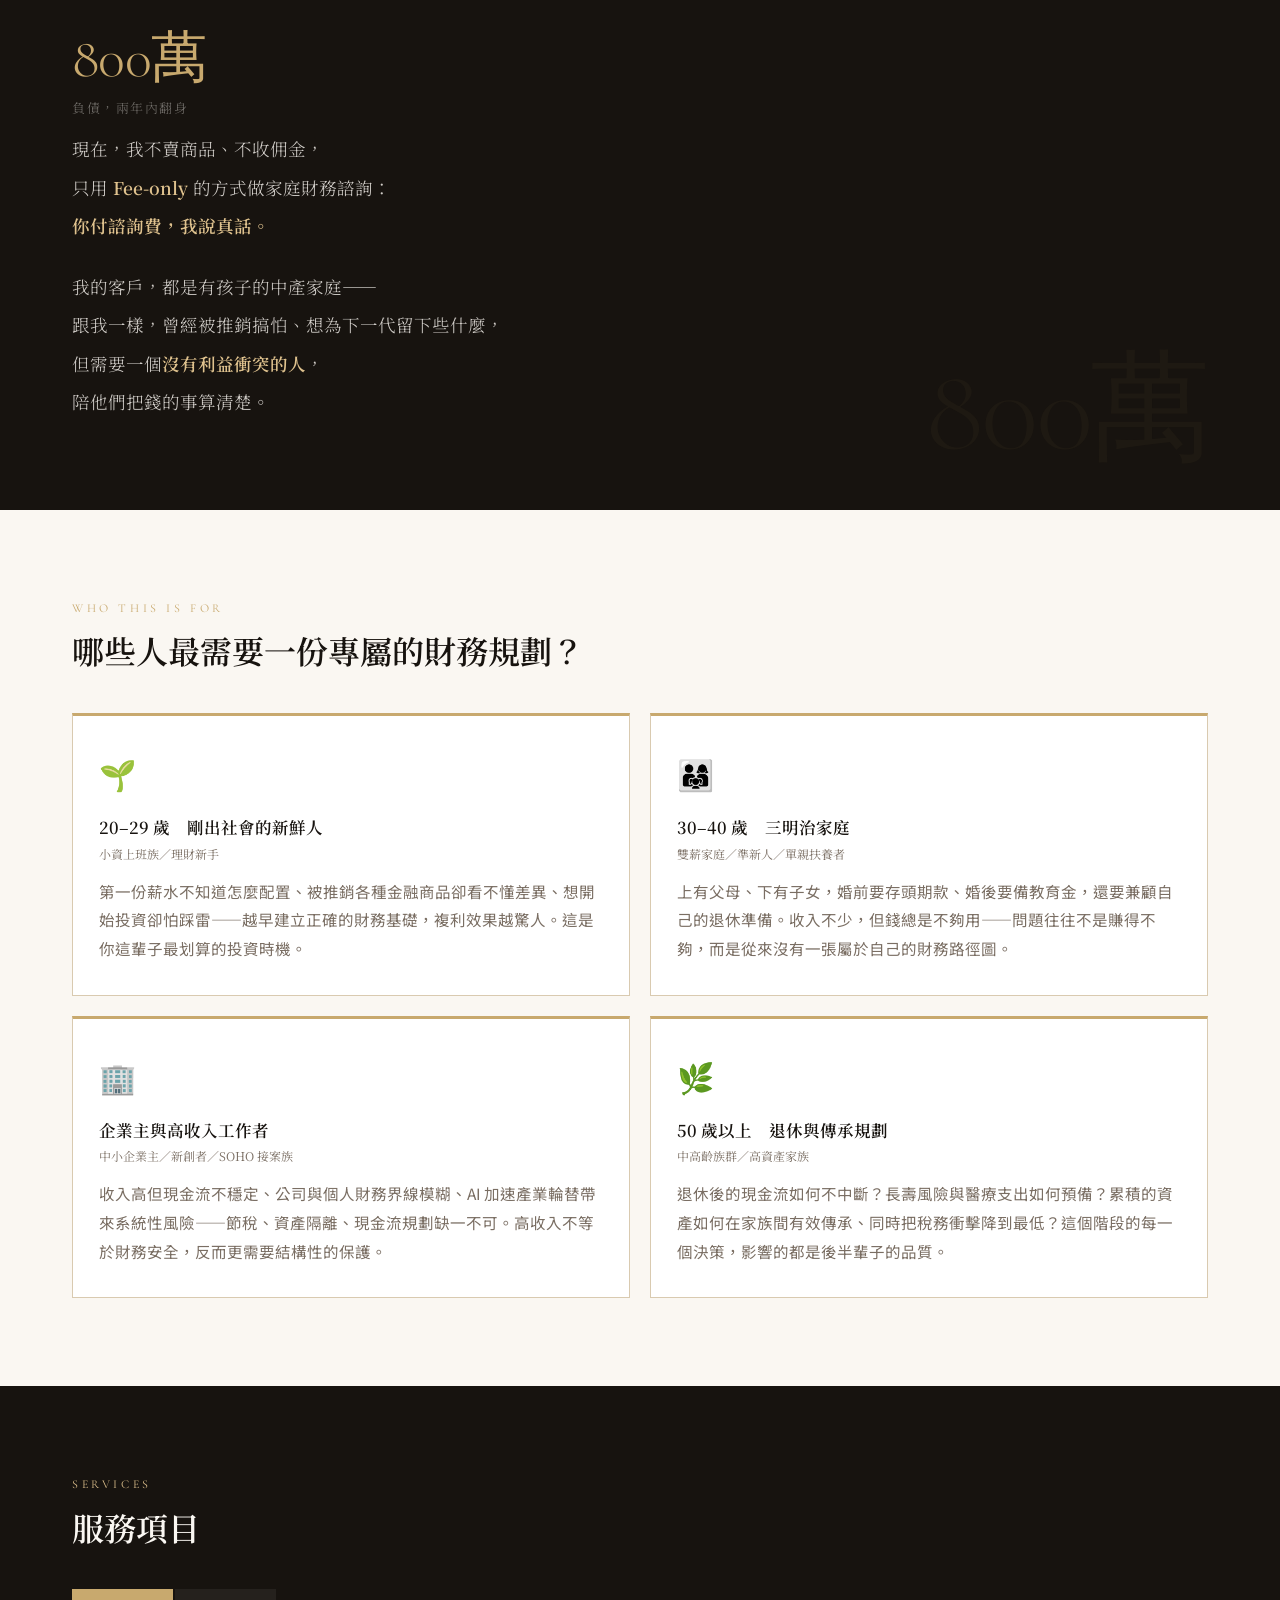
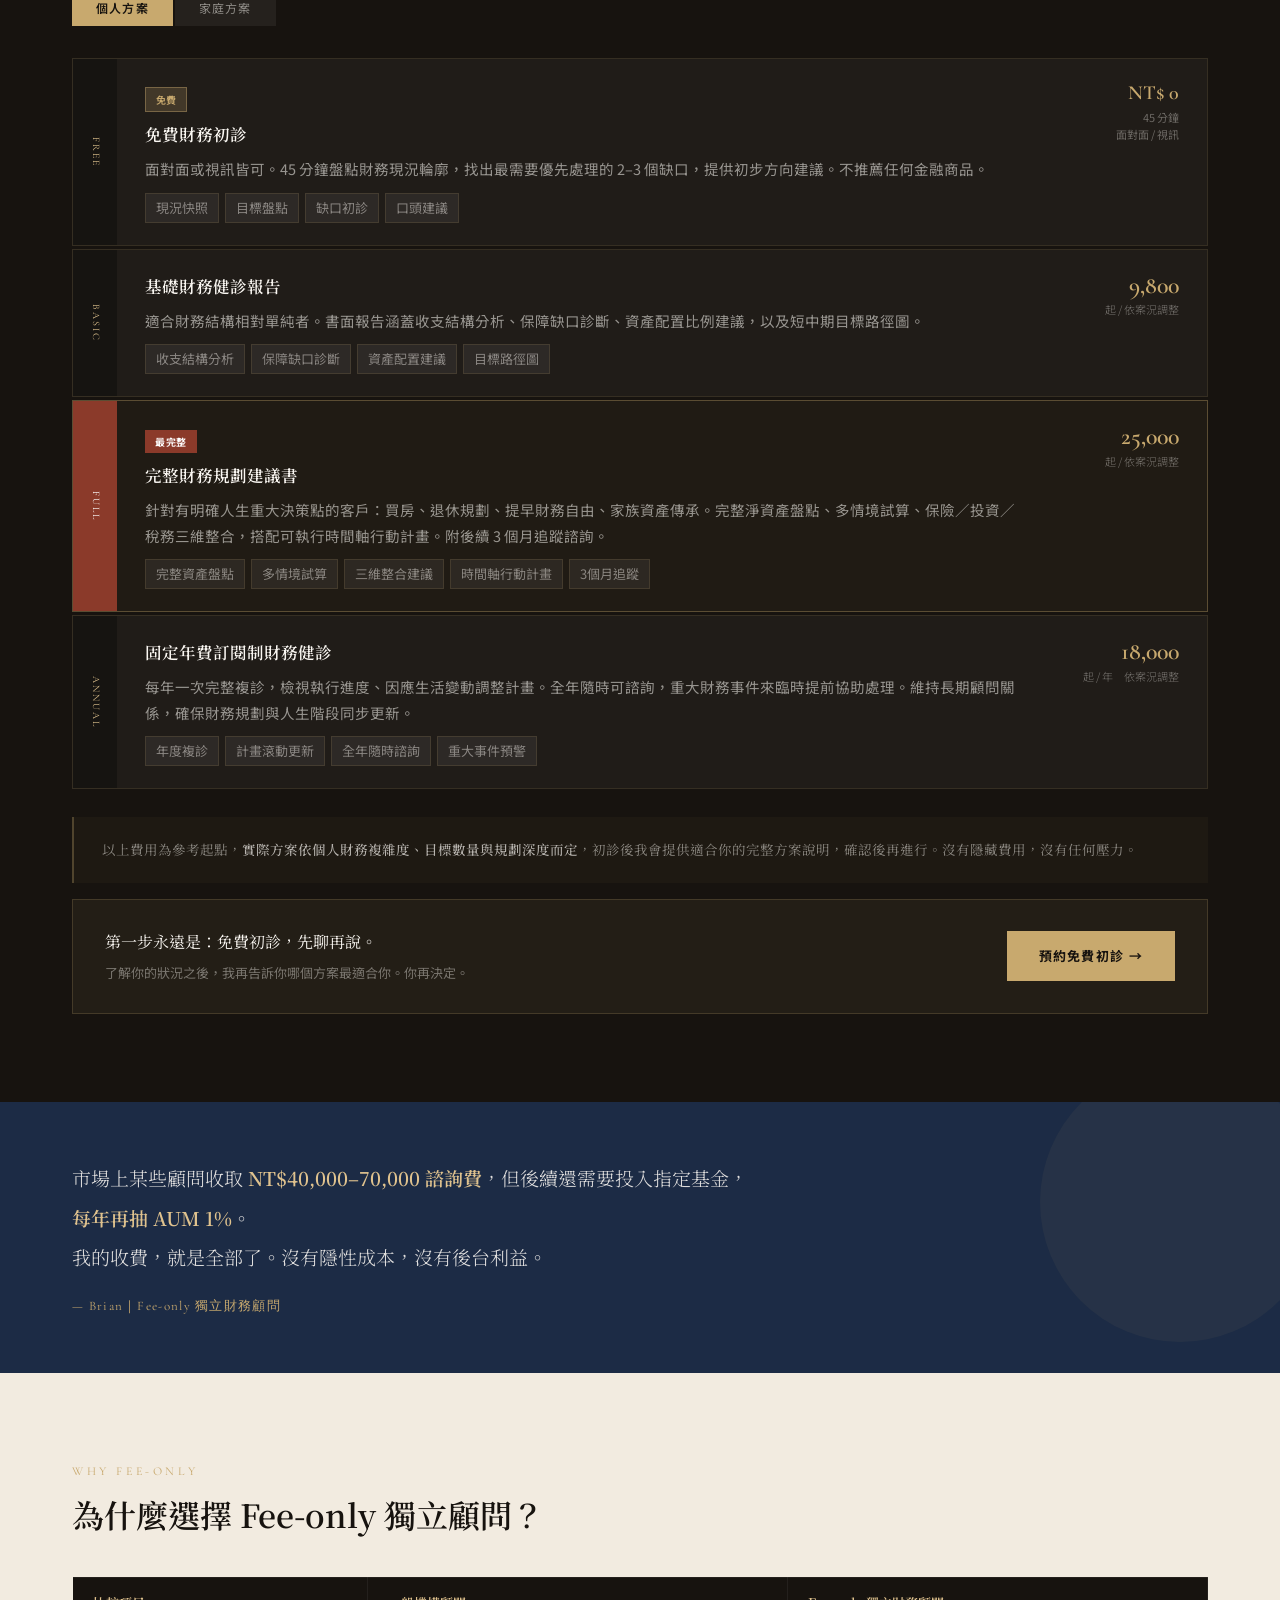
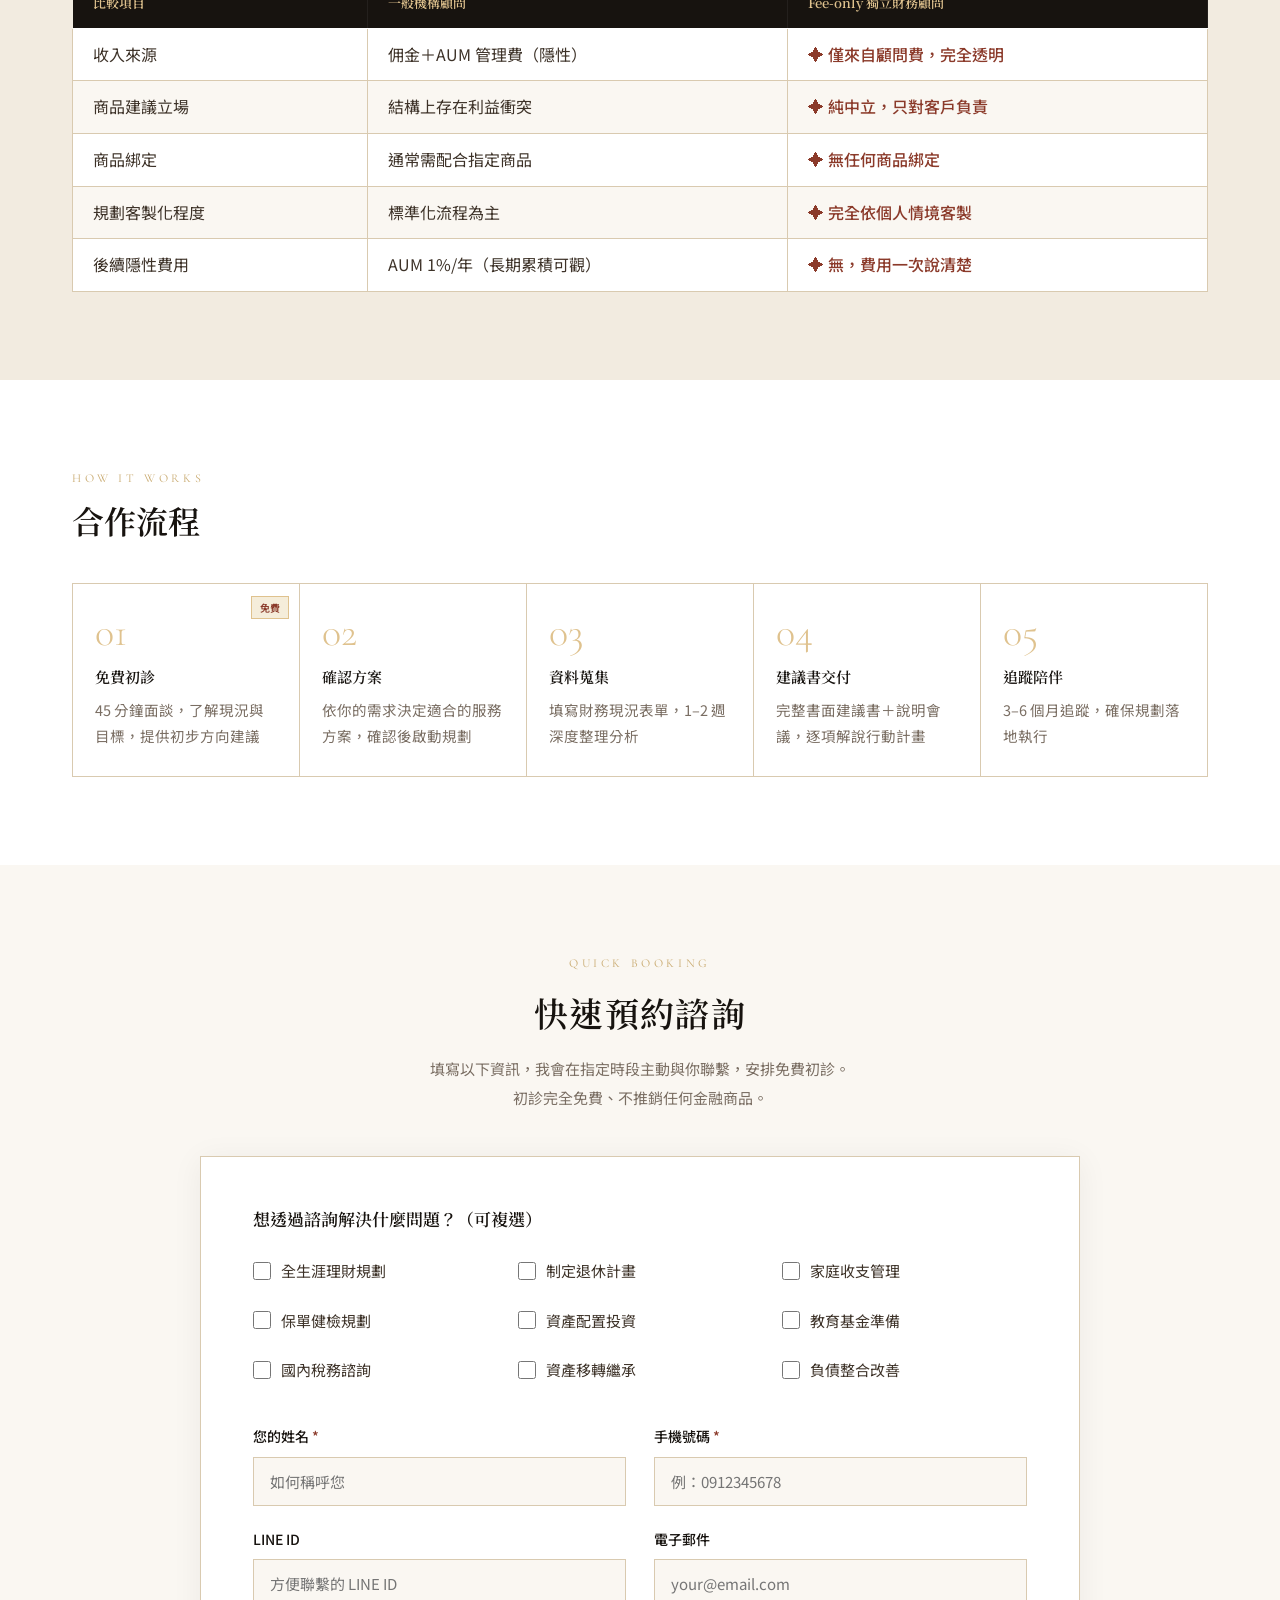
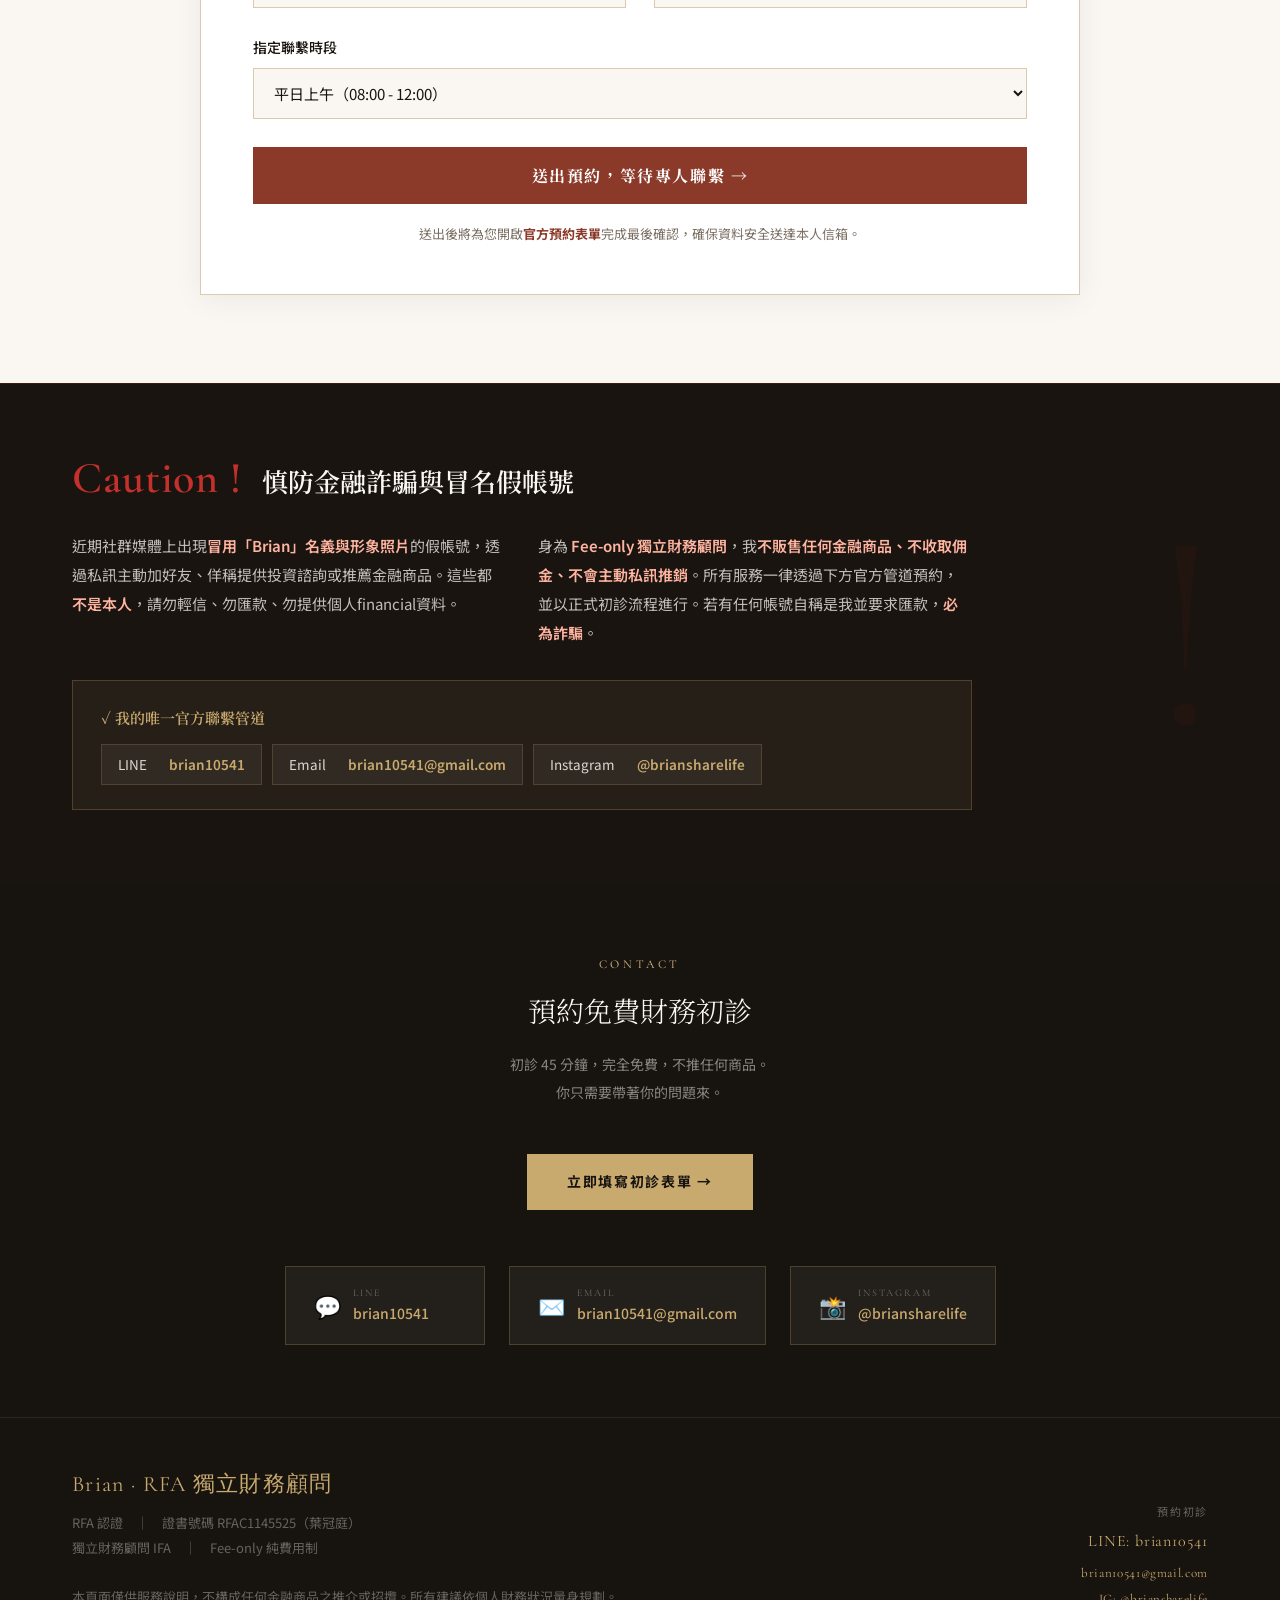
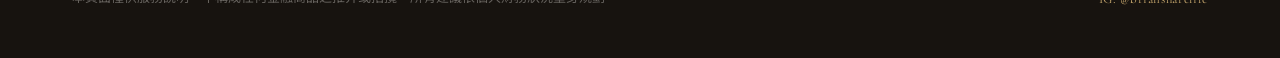
==== commit 0aa87d32: "Add files via upload" ====
--- a/index.html
+++ b/index.html
@@ -607,7 +607,8 @@
       不賣商品，只把錢的事算清楚。
     </p>
     <p class="hero-tagline" style="font-size:15px;margin-bottom:36px;color:rgba(250,247,242,0.65);">
-      陪你做每一個關鍵財務決策——從孩子出生，到你安心退休。
+      從第一份薪水到安心退休，<br>
+      陪你把每一個關鍵財務決策算清楚。
     </p>
 
     <div class="hero-pills">
@@ -670,14 +671,15 @@
     <div class="section-label" style="color:var(--gold-light)">My Story</div>
     <h2 class="section-title" style="color:var(--paper);margin-bottom:36px">為什麼我選擇做 Fee-only 顧問</h2>
 
-    <p class="story-pull">「免費的諮詢，往往最貴。」</p>
+    <p class="story-pull">「我不是來教你賺大錢的，<br>我是那個跌過、又活著回來的人。」</p>
 
     <div class="story-body">
-      <p>我曾經是被金融商品銷售<strong>深深傷過的人</strong>。</p>
-
-      <p>那段時間，我聽信朋友介紹、參加了各種理財諮詢與課程，<br>
-      以為這樣可以讓財務變好——<br>
-      結果不但沒有，反而越弄越崩潰，<br>
+      <p>市面上大多數的理財顧問，<strong>沒有真正跌倒過</strong>。<br>
+      他們沒被推銷坑過、沒現金流斷裂過、沒在半夜為錢睡不著過——<br>
+      所以講出來的建議，總是少了一點溫度。</p>
+
+      <p>我不一樣。我曾經<strong>聽信介紹、買了一堆看不懂的金融商品</strong>，<br>
+      以為這樣財務就會變好，結果不但沒有，反而越弄越糟，<br>
       甚至遇到詐騙，<strong>背了 800 萬負債</strong>。</p>
 
       <div class="story-highlight">
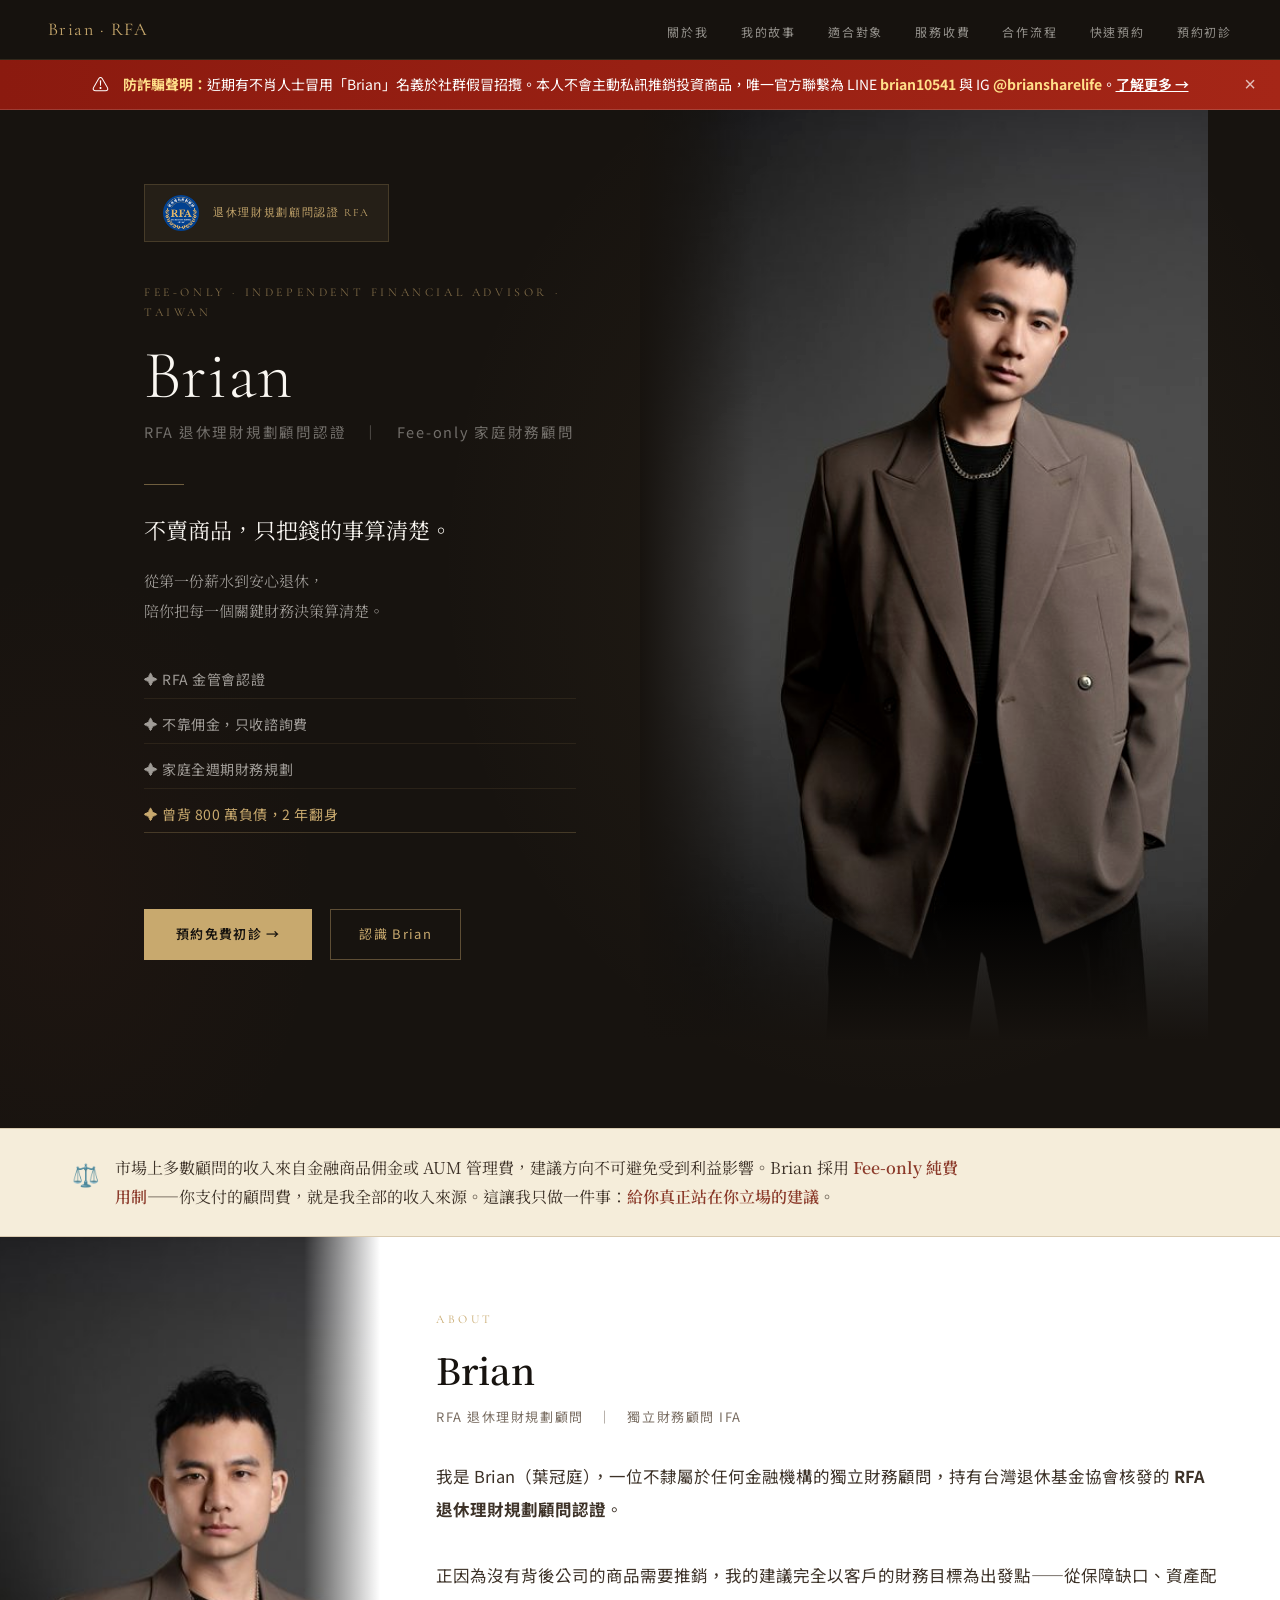
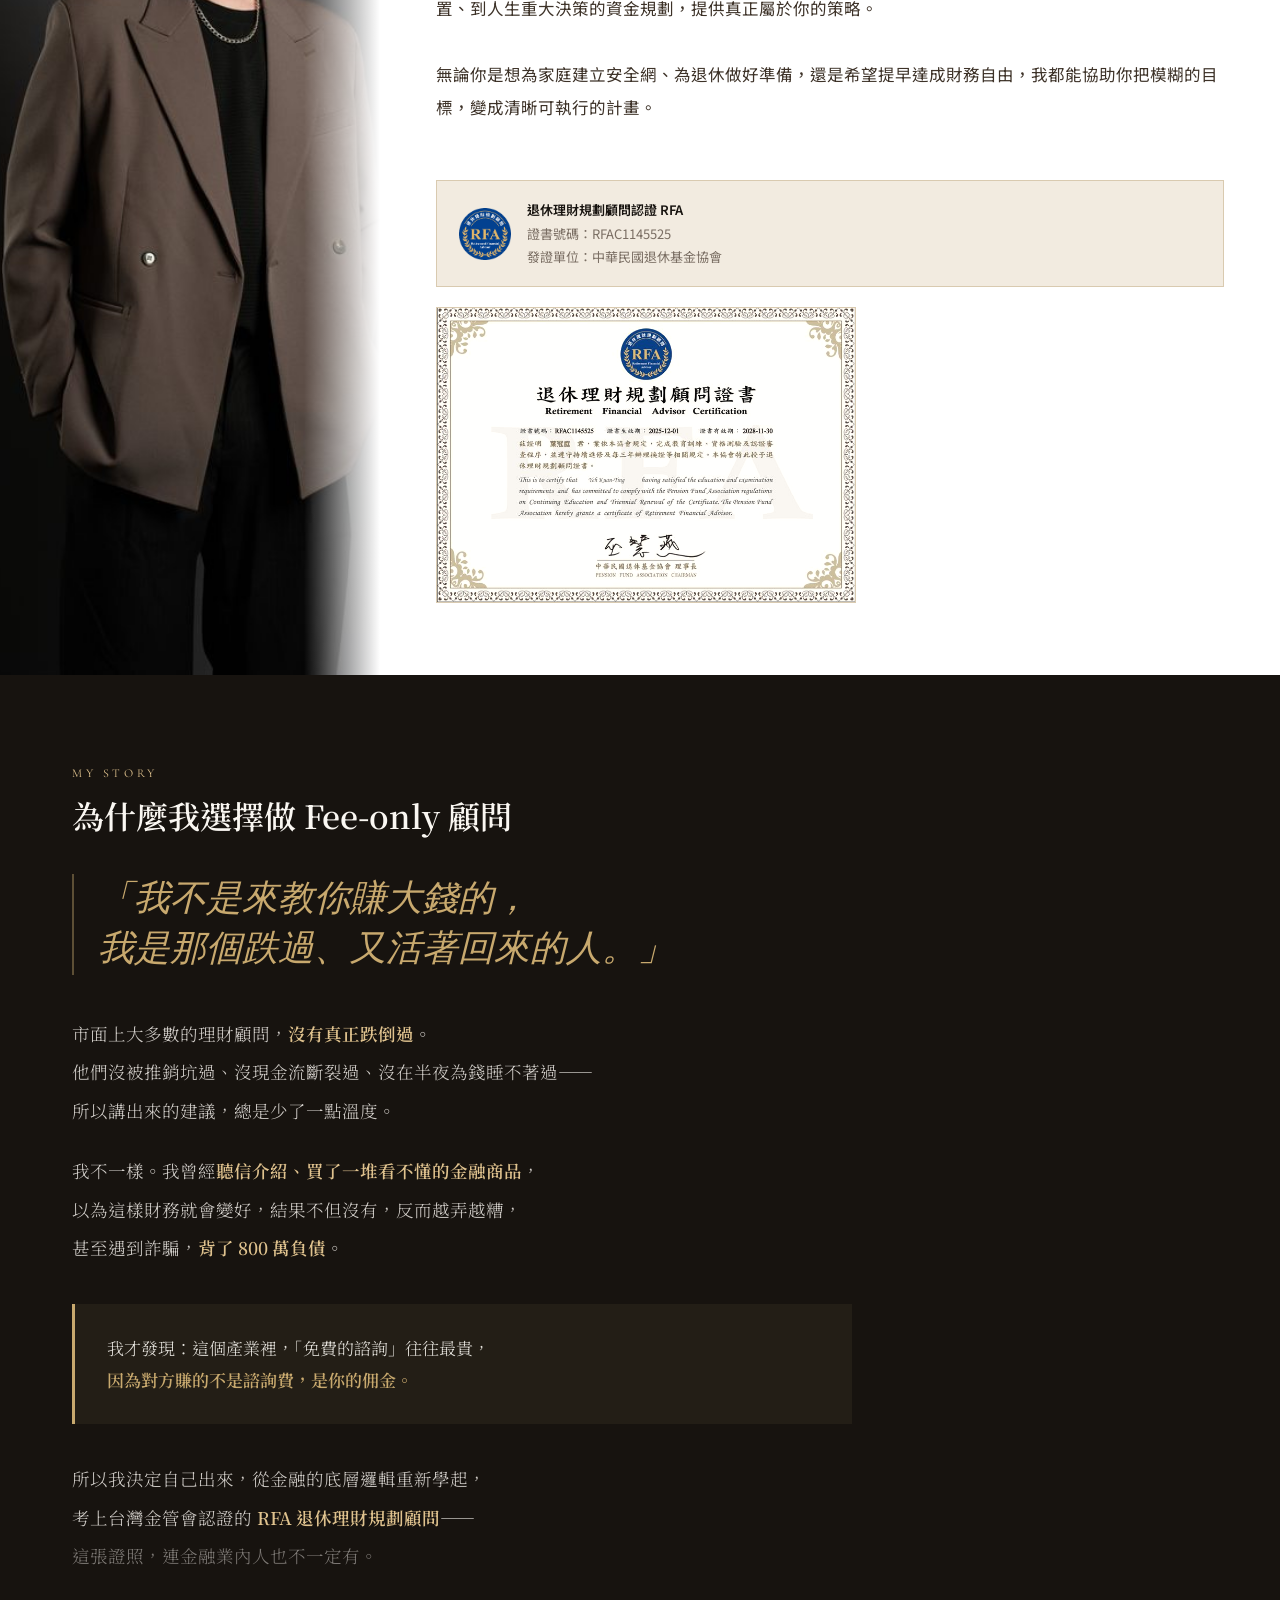
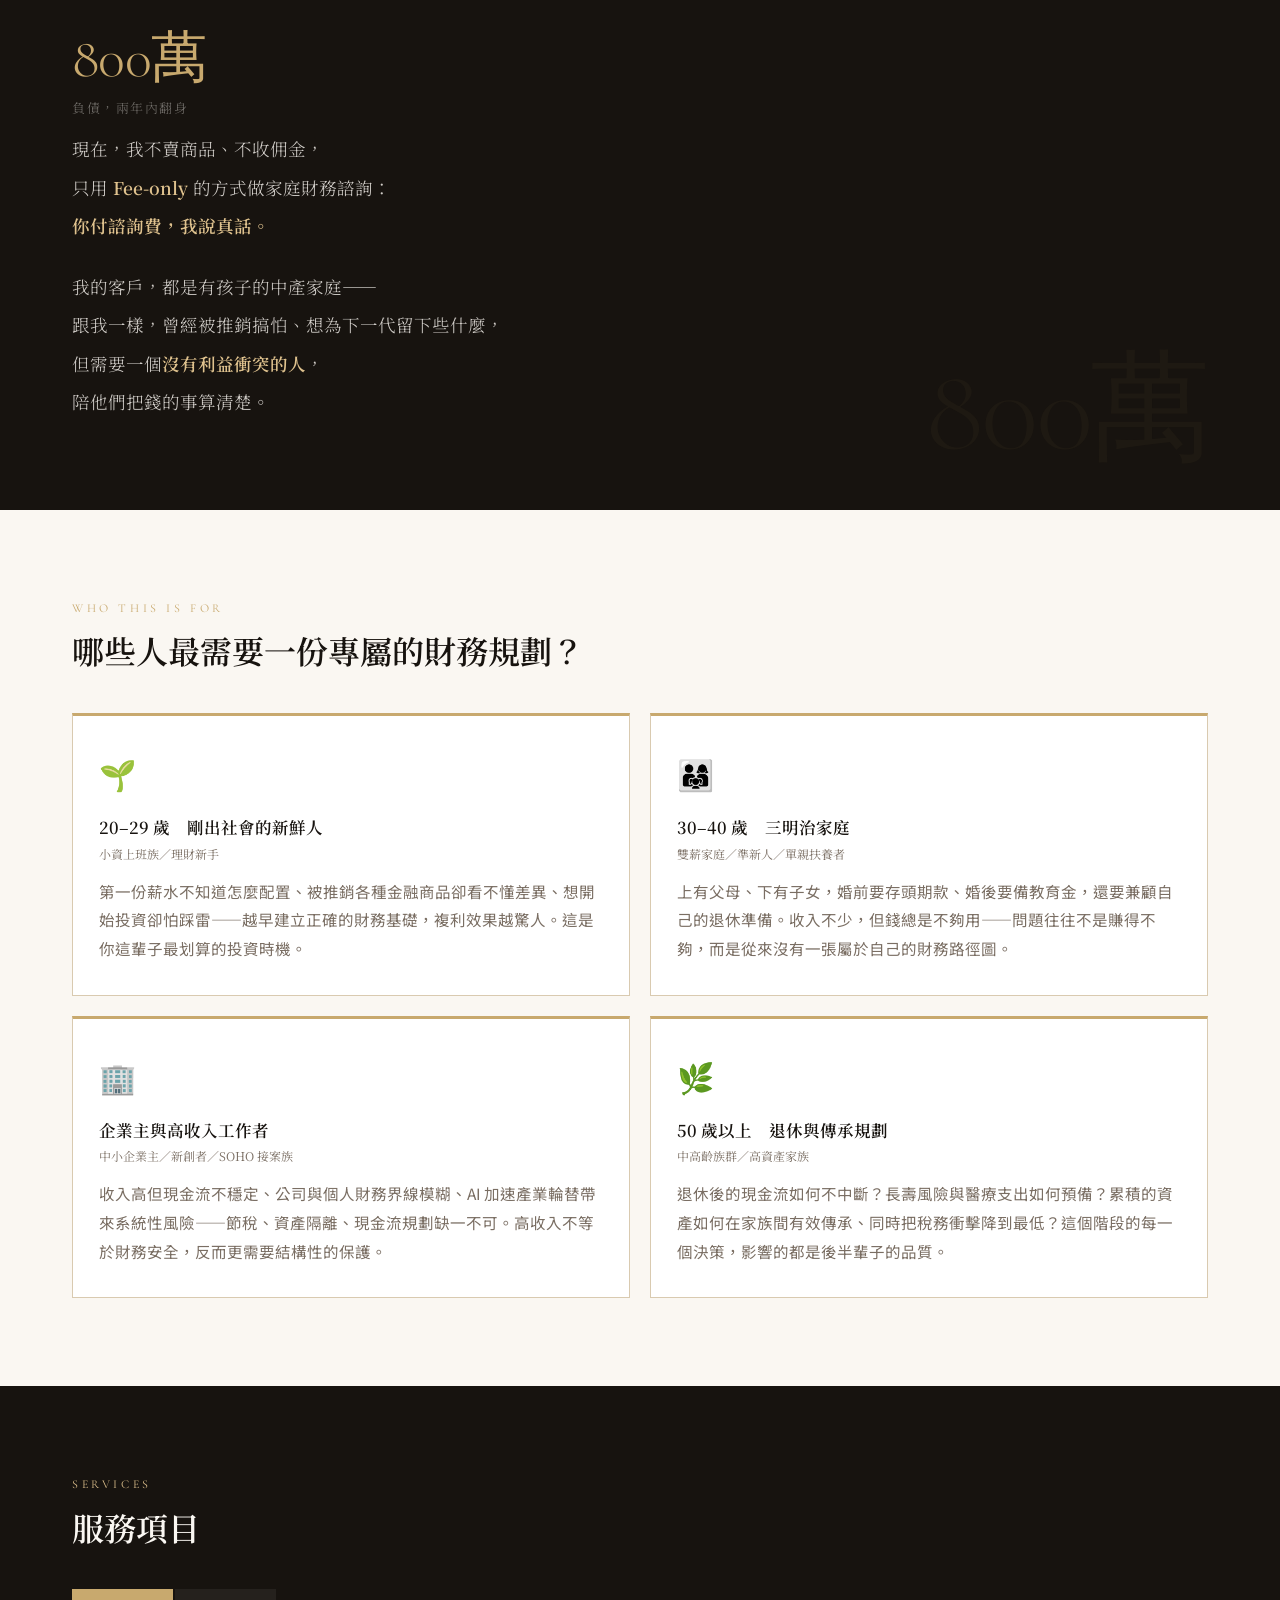
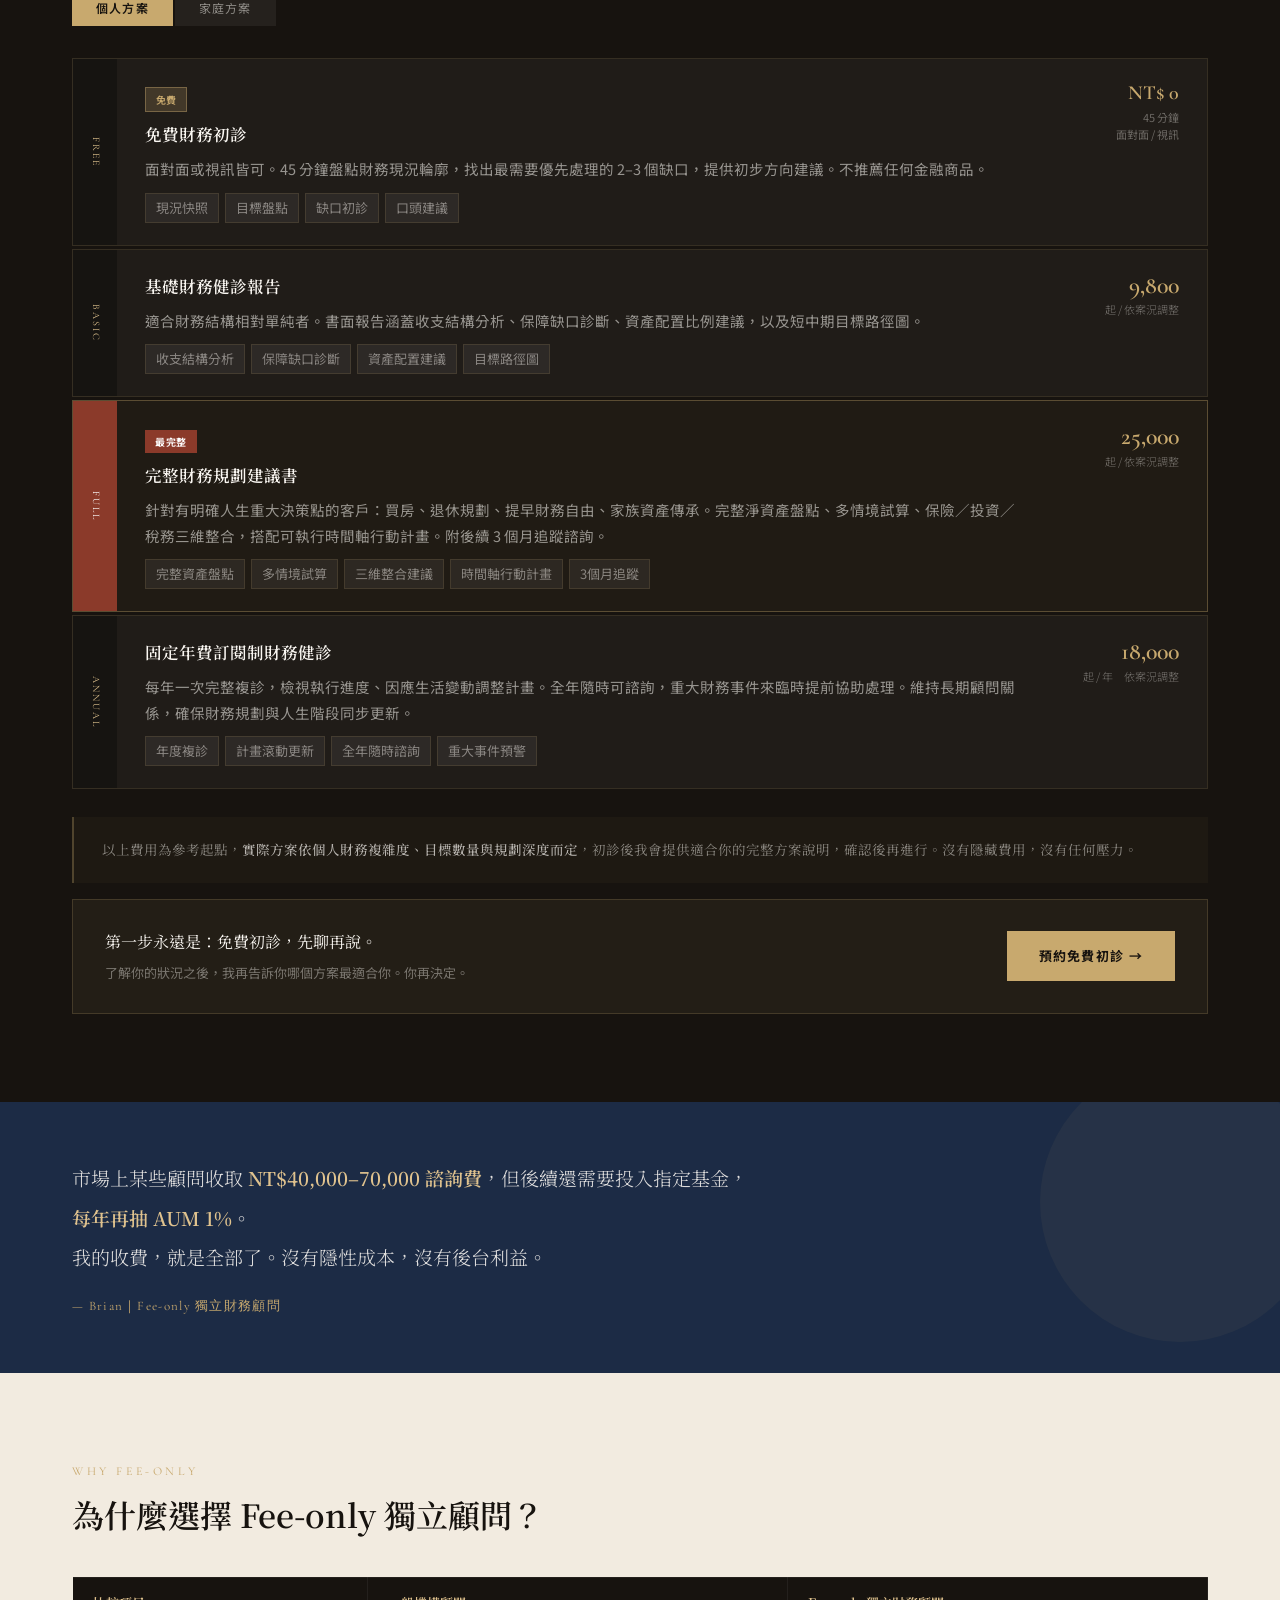
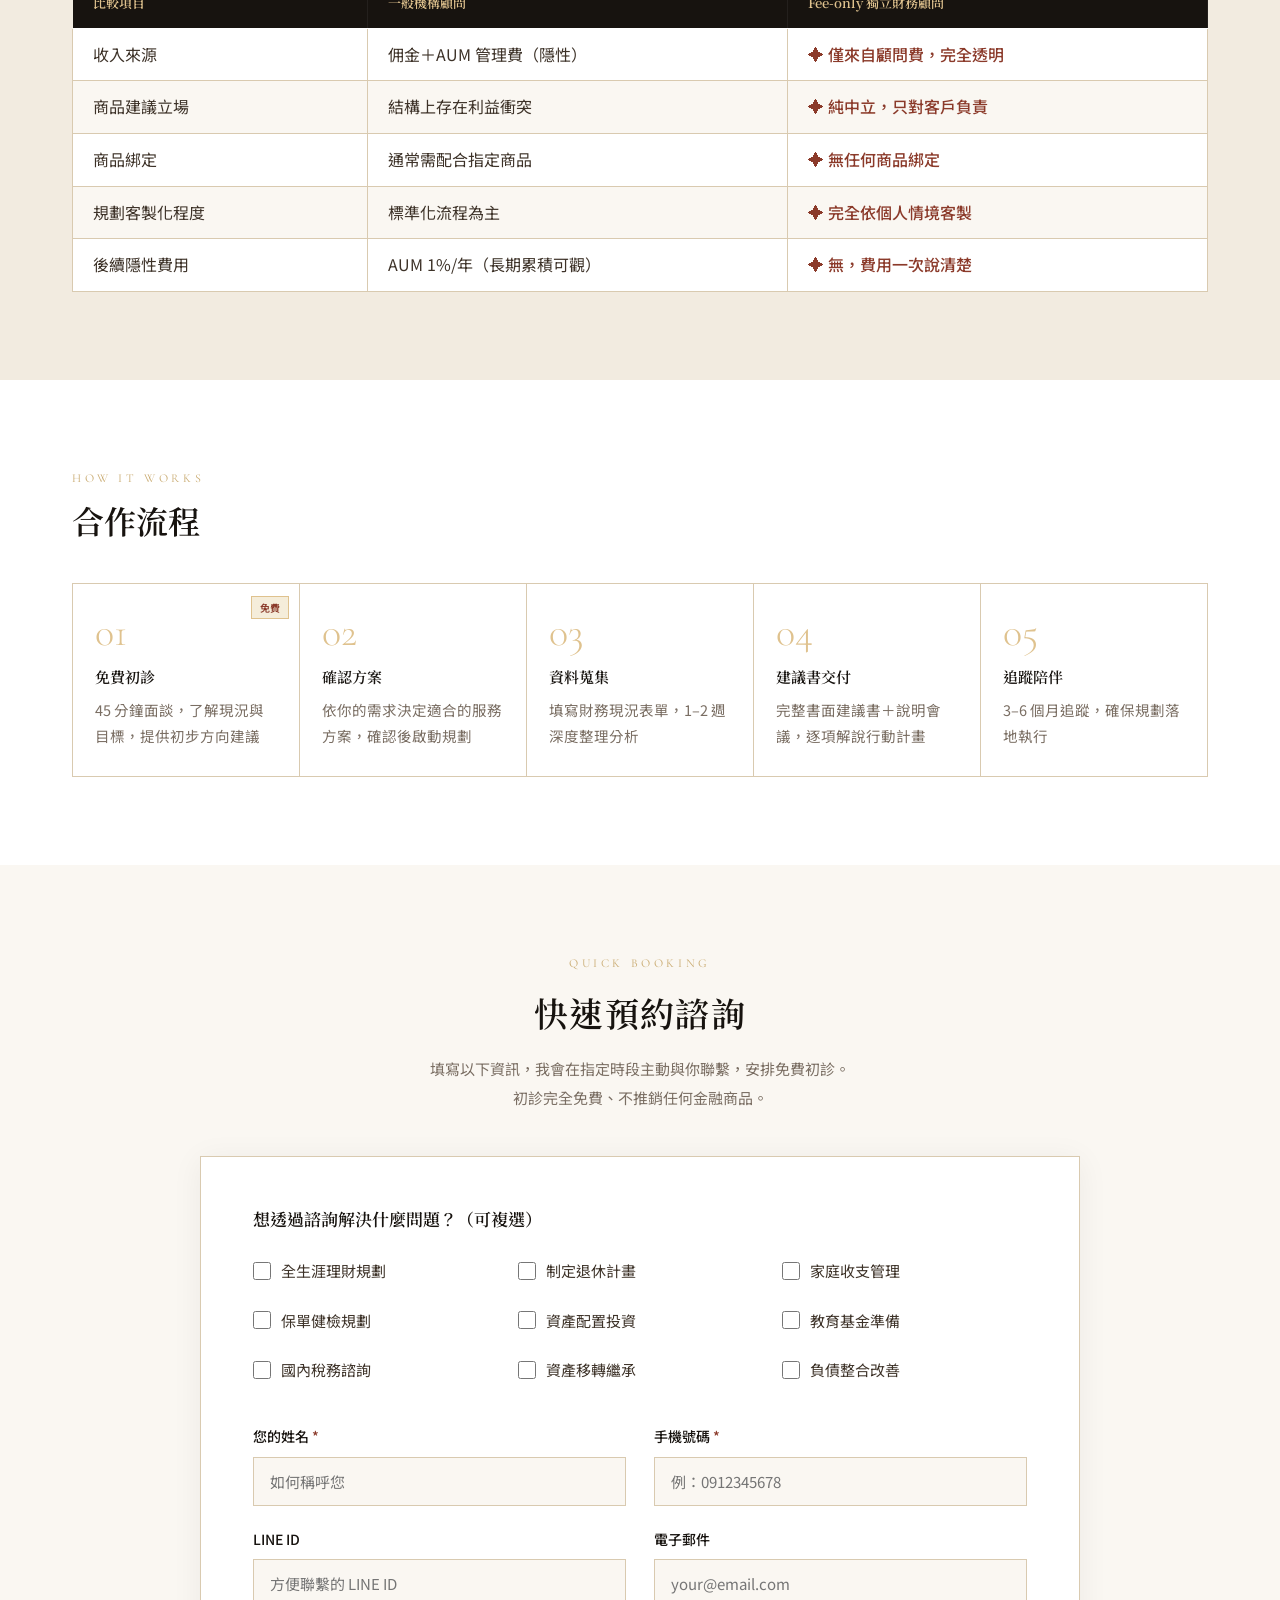
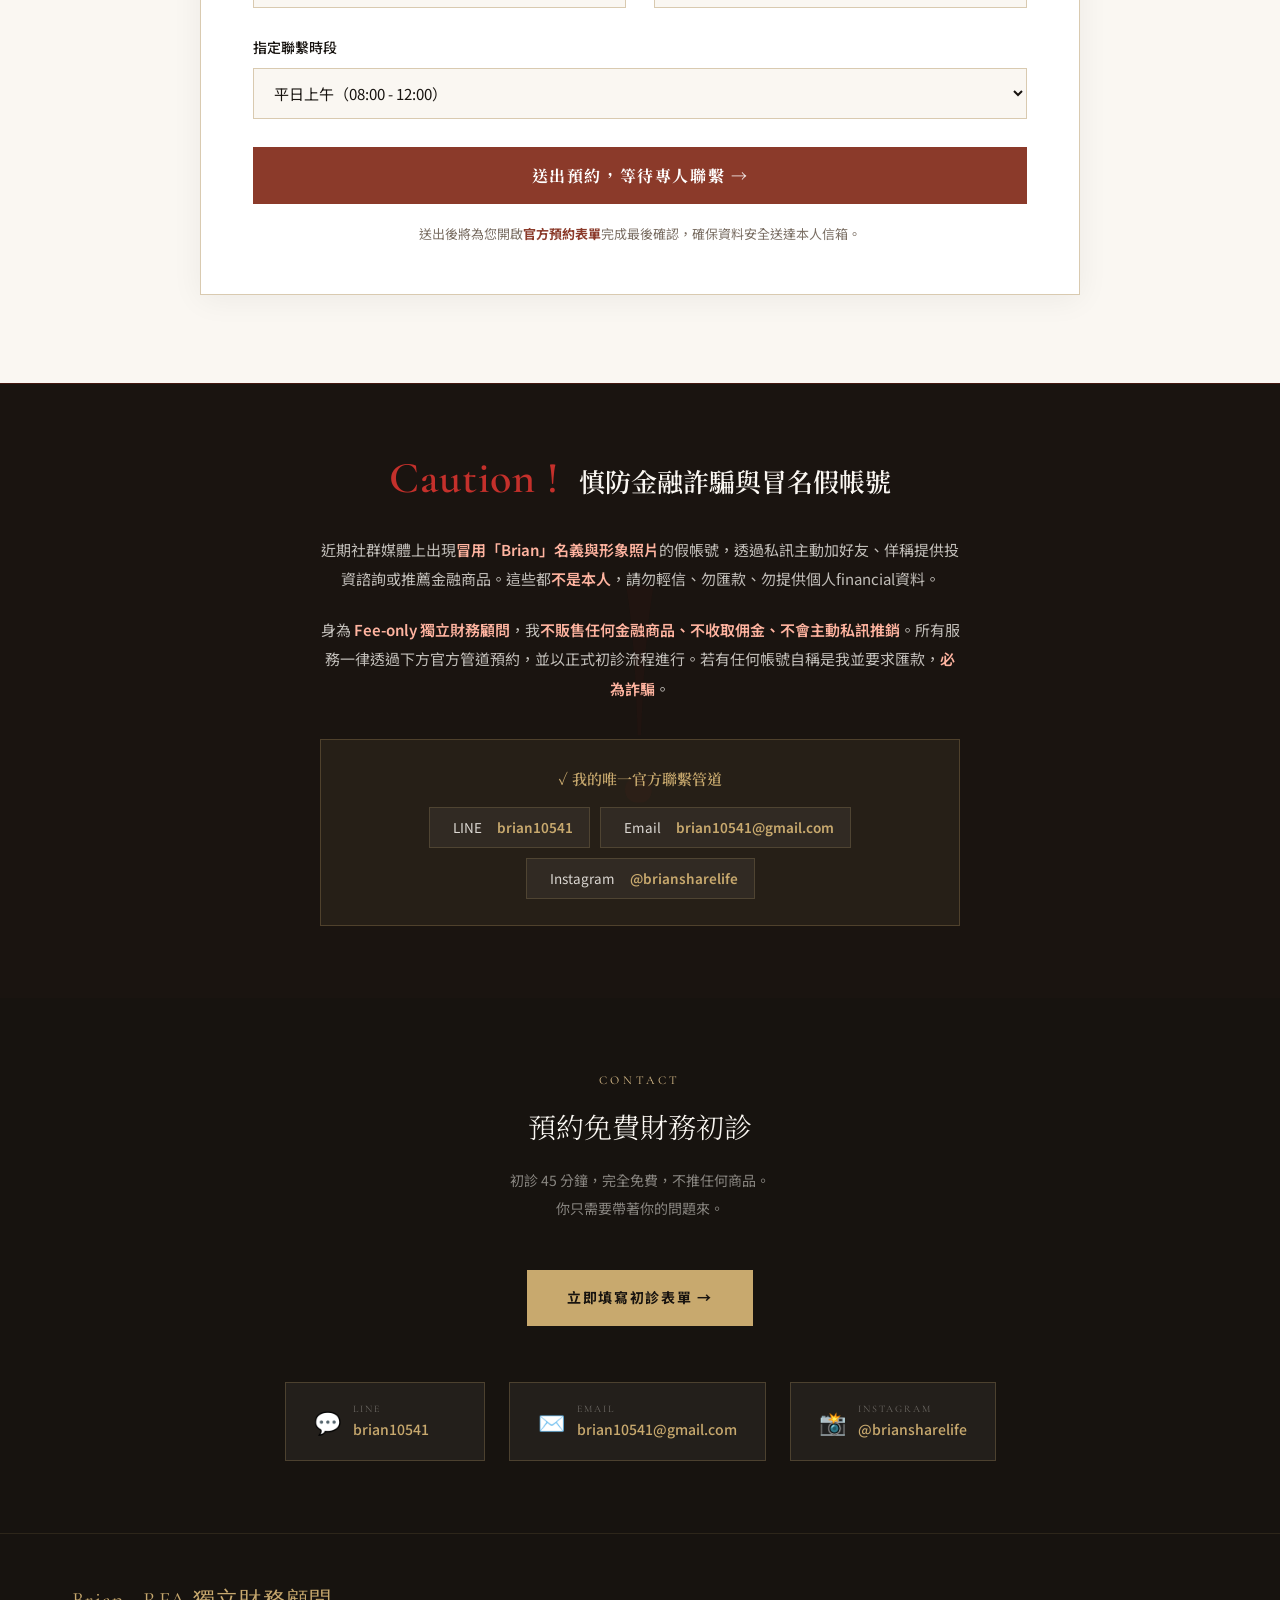
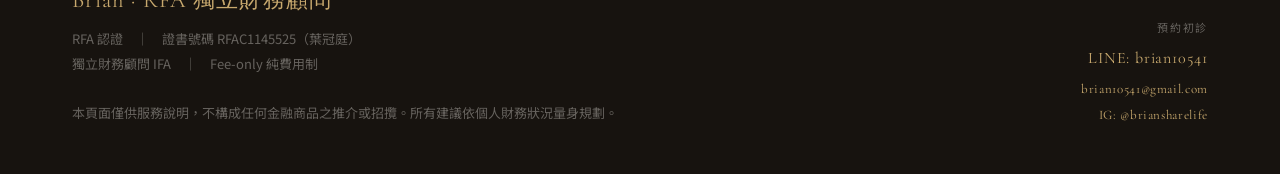
==== commit 6081f803: "Add files via upload" ====
--- a/index.html
+++ b/index.html
@@ -428,12 +428,12 @@
   border-top:1px solid rgba(165,38,23,0.3);
 }
 .fraud-section::before{
-  content:'!';position:absolute;right:60px;top:50%;transform:translateY(-50%);
-  font-family:'Cormorant Garamond',serif;font-size:280px;font-weight:300;
-  color:rgba(165,38,23,0.06);line-height:1;pointer-events:none;
-}
-.fraud-inner{max-width:900px;position:relative;z-index:2}
-.fraud-head{display:flex;align-items:baseline;gap:20px;margin-bottom:28px;flex-wrap:wrap}
+  content:'!';position:absolute;left:50%;top:50%;transform:translate(-50%,-50%);
+  font-family:'Cormorant Garamond',serif;font-size:340px;font-weight:300;
+  color:rgba(165,38,23,0.045);line-height:1;pointer-events:none;
+}
+.fraud-inner{max-width:820px;margin:0 auto;position:relative;z-index:2;text-align:center}
+.fraud-head{display:flex;align-items:baseline;justify-content:center;gap:20px;margin-bottom:32px;flex-wrap:wrap}
 .fraud-caution{
   font-family:'Cormorant Garamond',serif;font-size:44px;font-weight:600;
   color:#c4302b;line-height:1;letter-spacing:0.02em;
@@ -443,22 +443,24 @@
   color:var(--paper);
 }
 .fraud-body{
-  display:grid;grid-template-columns:1fr 1fr;gap:32px;margin-top:24px;
+  display:flex;flex-direction:column;align-items:center;gap:22px;margin-top:24px;
 }
 .fraud-col{
   font-family:'Noto Sans TC',sans-serif;font-size:15px;
   color:rgba(250,247,242,0.75);line-height:1.95;
+  max-width:640px;text-align:center;
 }
 .fraud-col strong{color:#ffb4a0;font-weight:600}
 .fraud-official{
-  margin-top:32px;padding:24px 28px;
+  margin:36px auto 0;padding:26px 32px;max-width:640px;
   background:rgba(200,169,110,0.07);border:1px solid rgba(200,169,110,0.25);
+  text-align:center;
 }
 .fraud-official-title{
   font-family:'Noto Serif TC',serif;font-size:15px;color:var(--gold);
-  font-weight:600;margin-bottom:14px;
-}
-.fraud-channels{display:flex;flex-wrap:wrap;gap:10px}
+  font-weight:600;margin-bottom:16px;
+}
+.fraud-channels{display:flex;flex-wrap:wrap;gap:10px;justify-content:center}
 .fraud-channel{
   display:inline-flex;align-items:center;gap:8px;
   background:rgba(255,255,255,0.05);border:1px solid rgba(200,169,110,0.2);
@@ -476,9 +478,9 @@
   .fraud-head{gap:12px;margin-bottom:20px}
   .fraud-caution{font-size:32px}
   .fraud-caution-zh{font-size:20px}
-  .fraud-body{grid-template-columns:1fr;gap:18px}
+  .fraud-body{gap:18px}
   .fraud-col{font-size:14px}
-  .fraud-official{padding:18px 20px}
+  .fraud-official{padding:20px 22px;max-width:100%}
 }
 @media(max-width:1024px) and (min-width:768px){
   .fraud-section{padding:56px 40px}
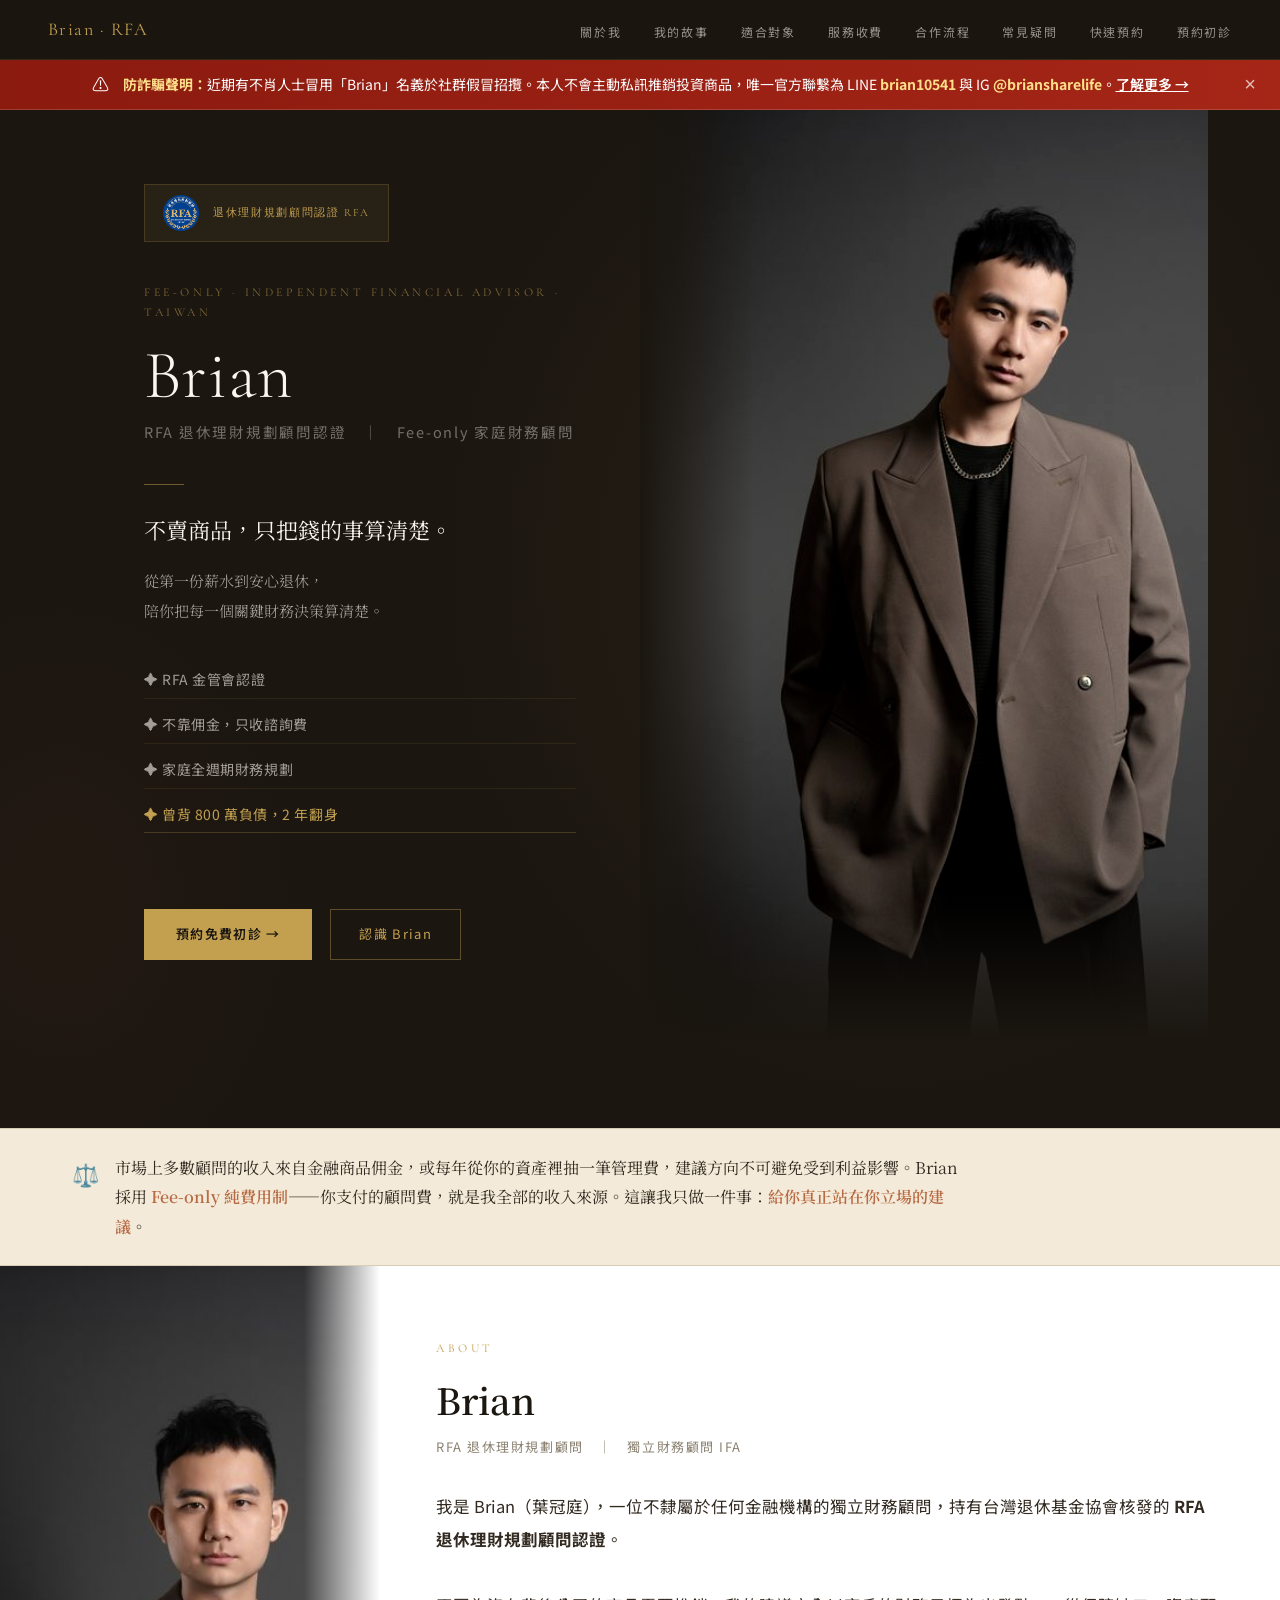
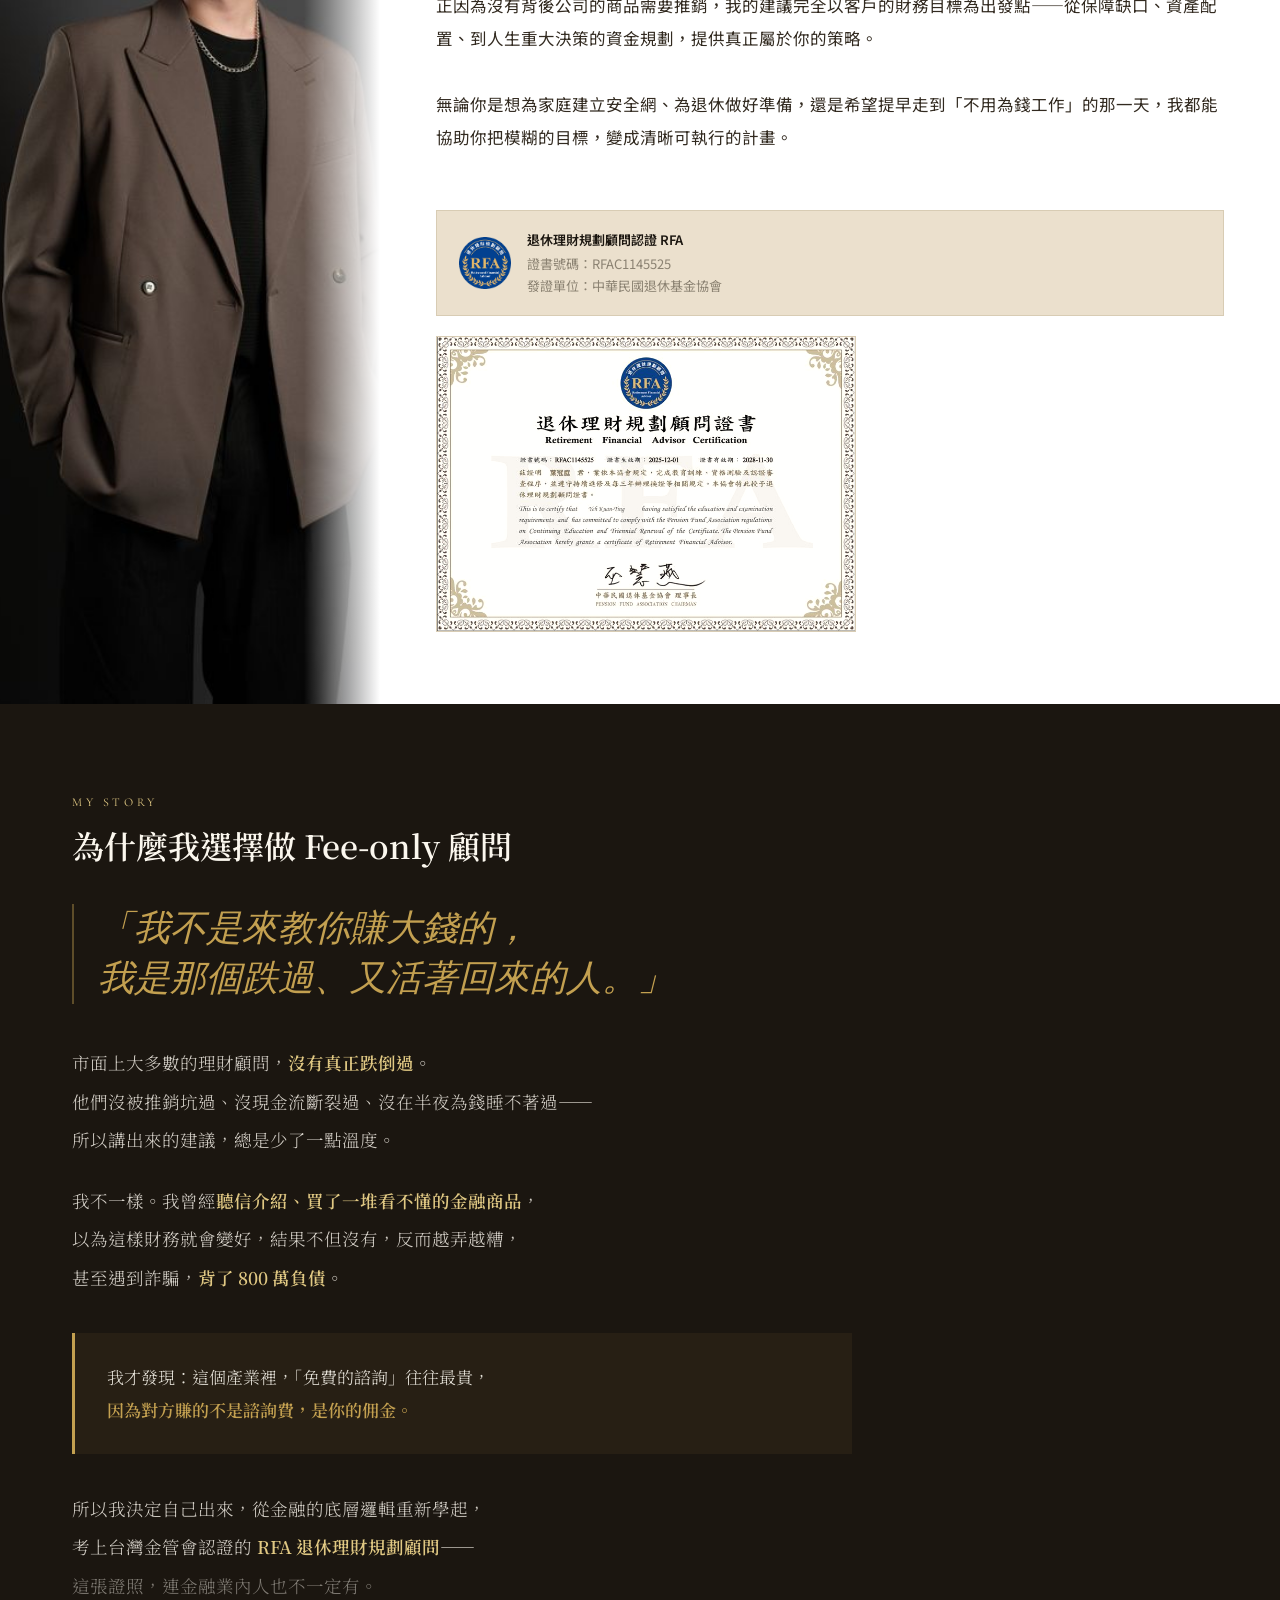
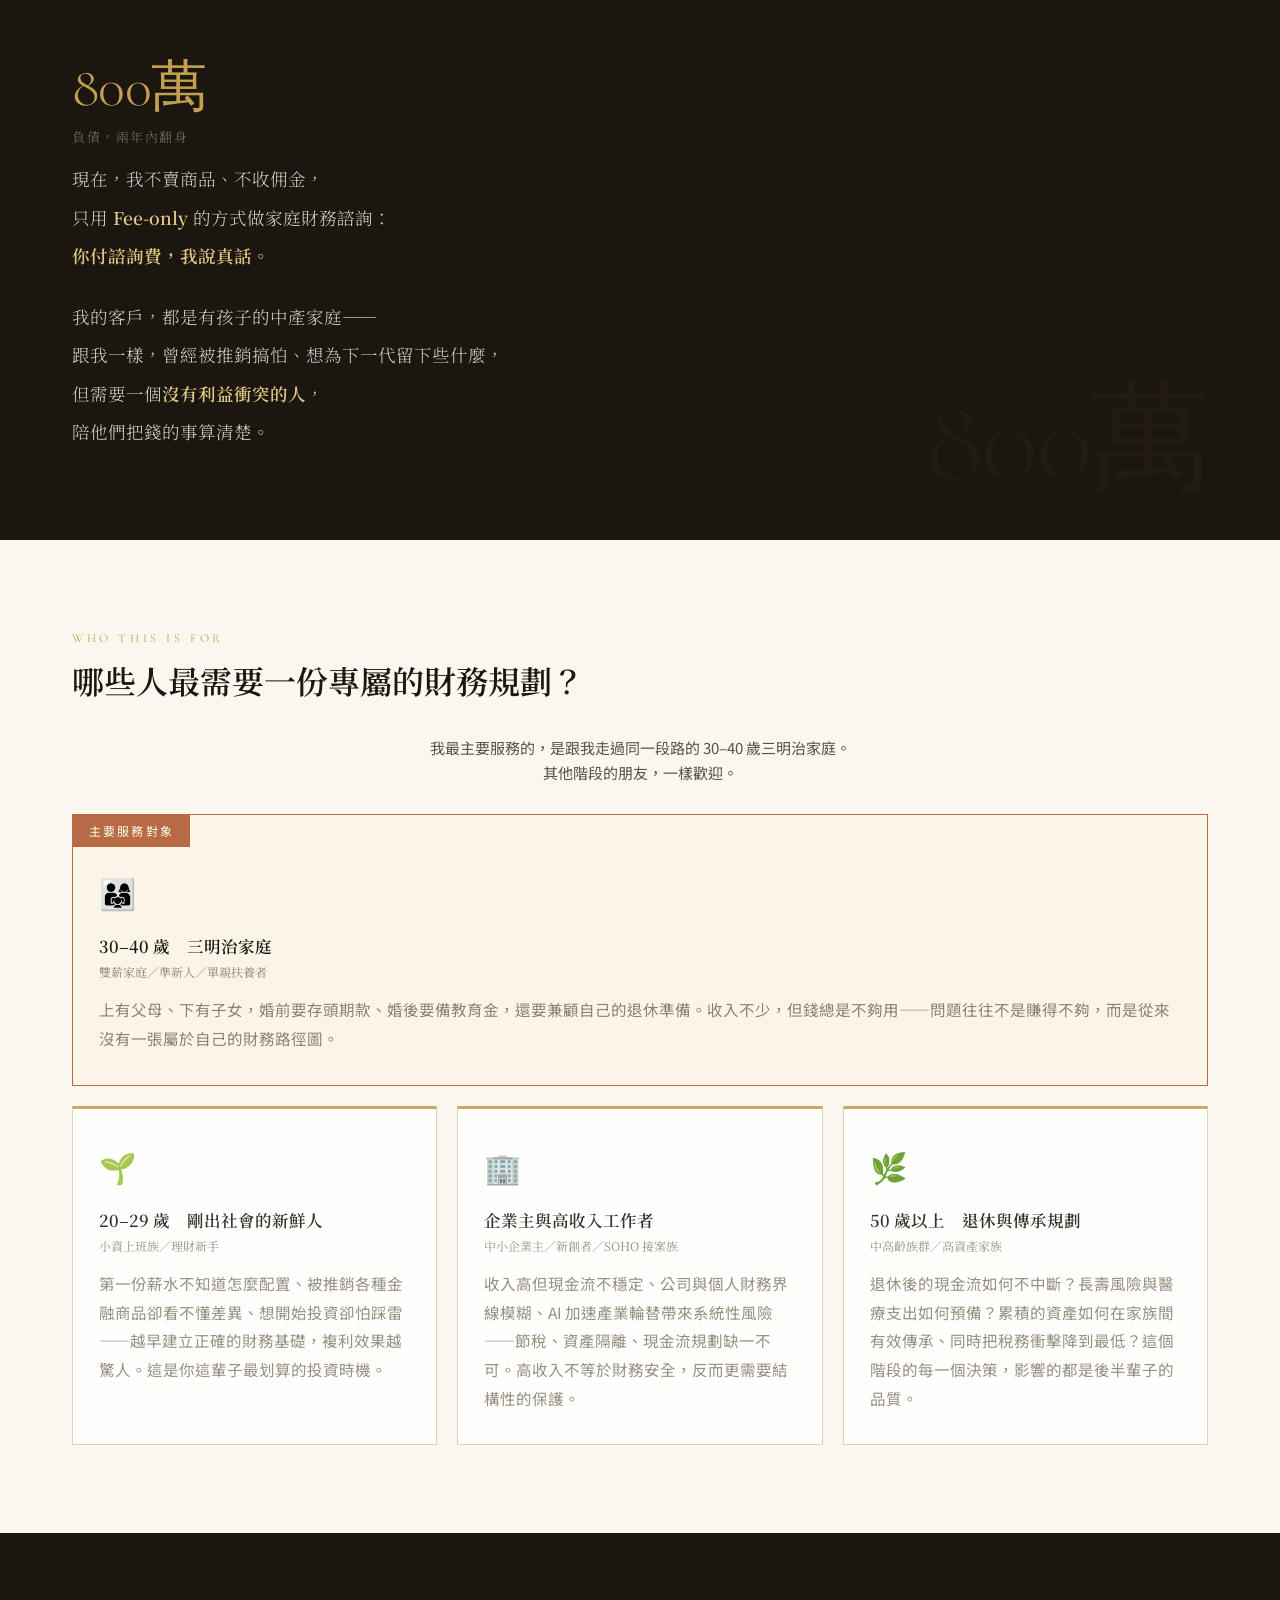
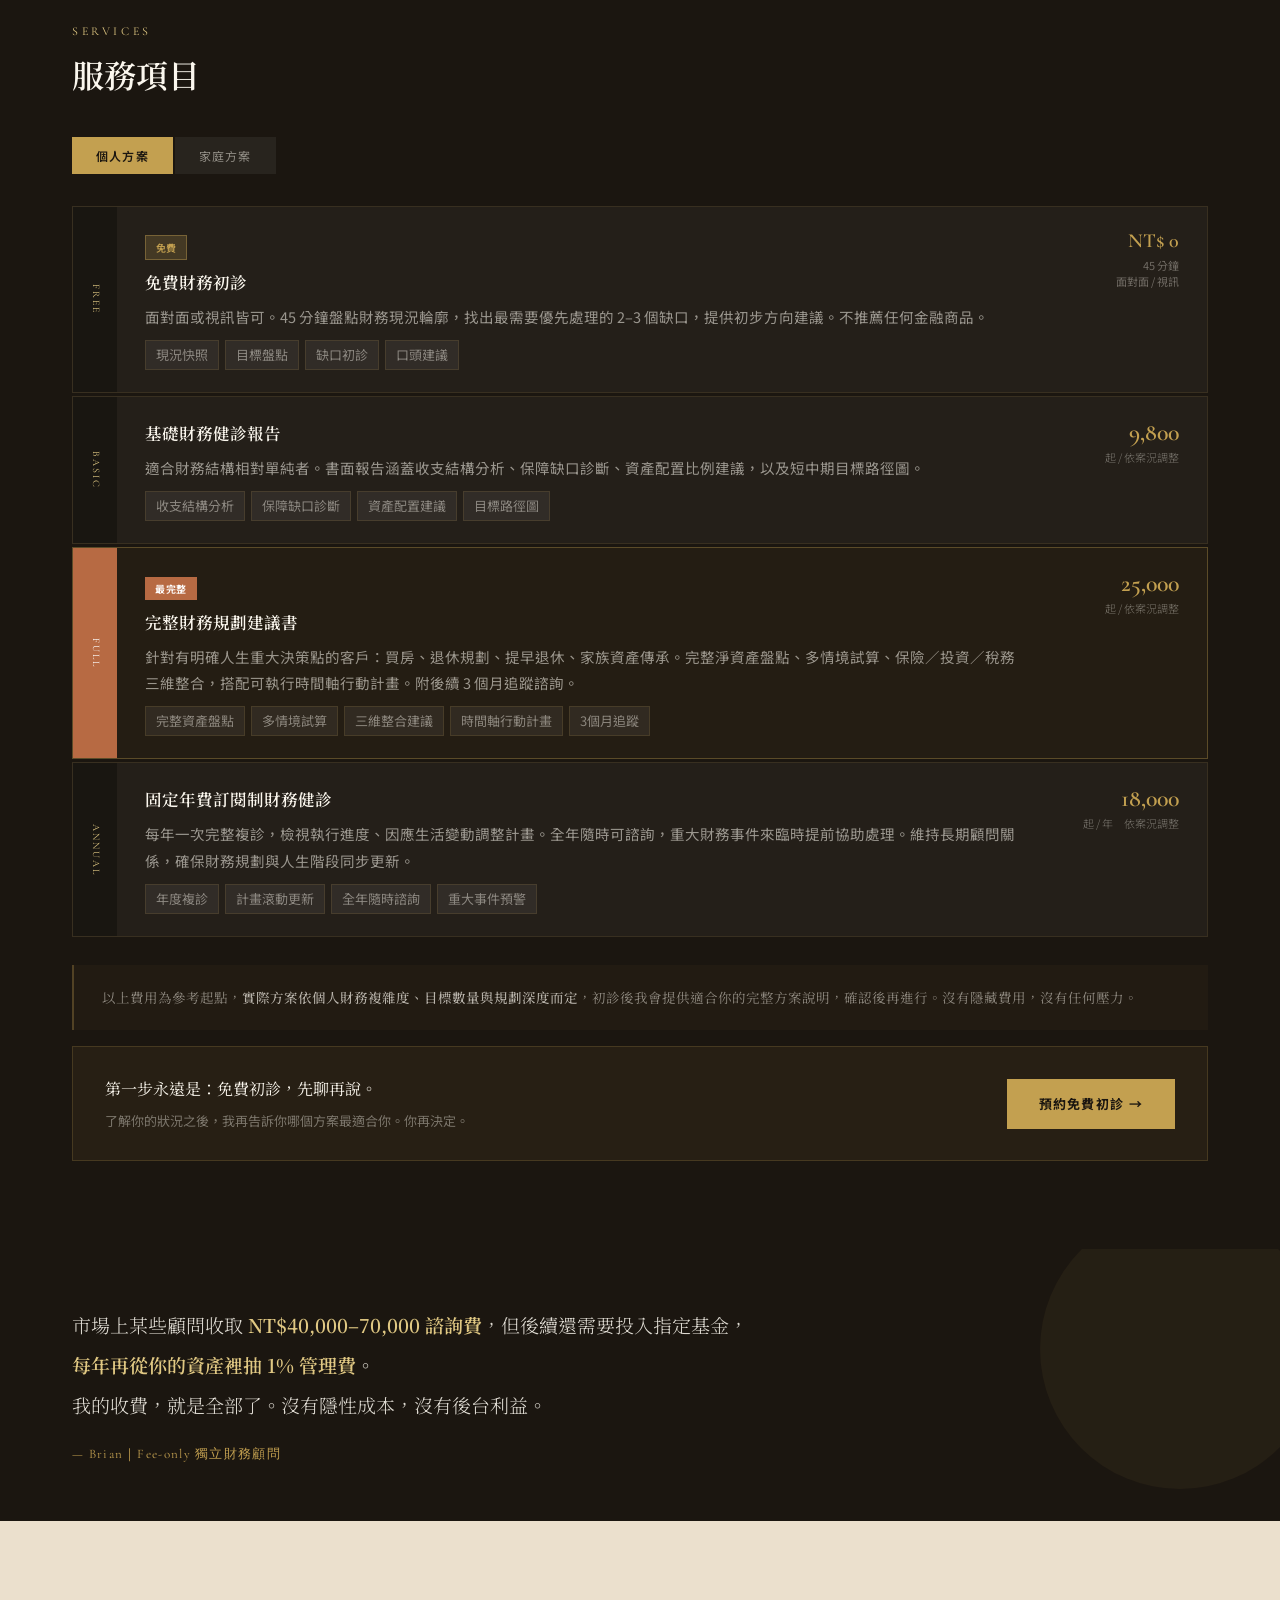
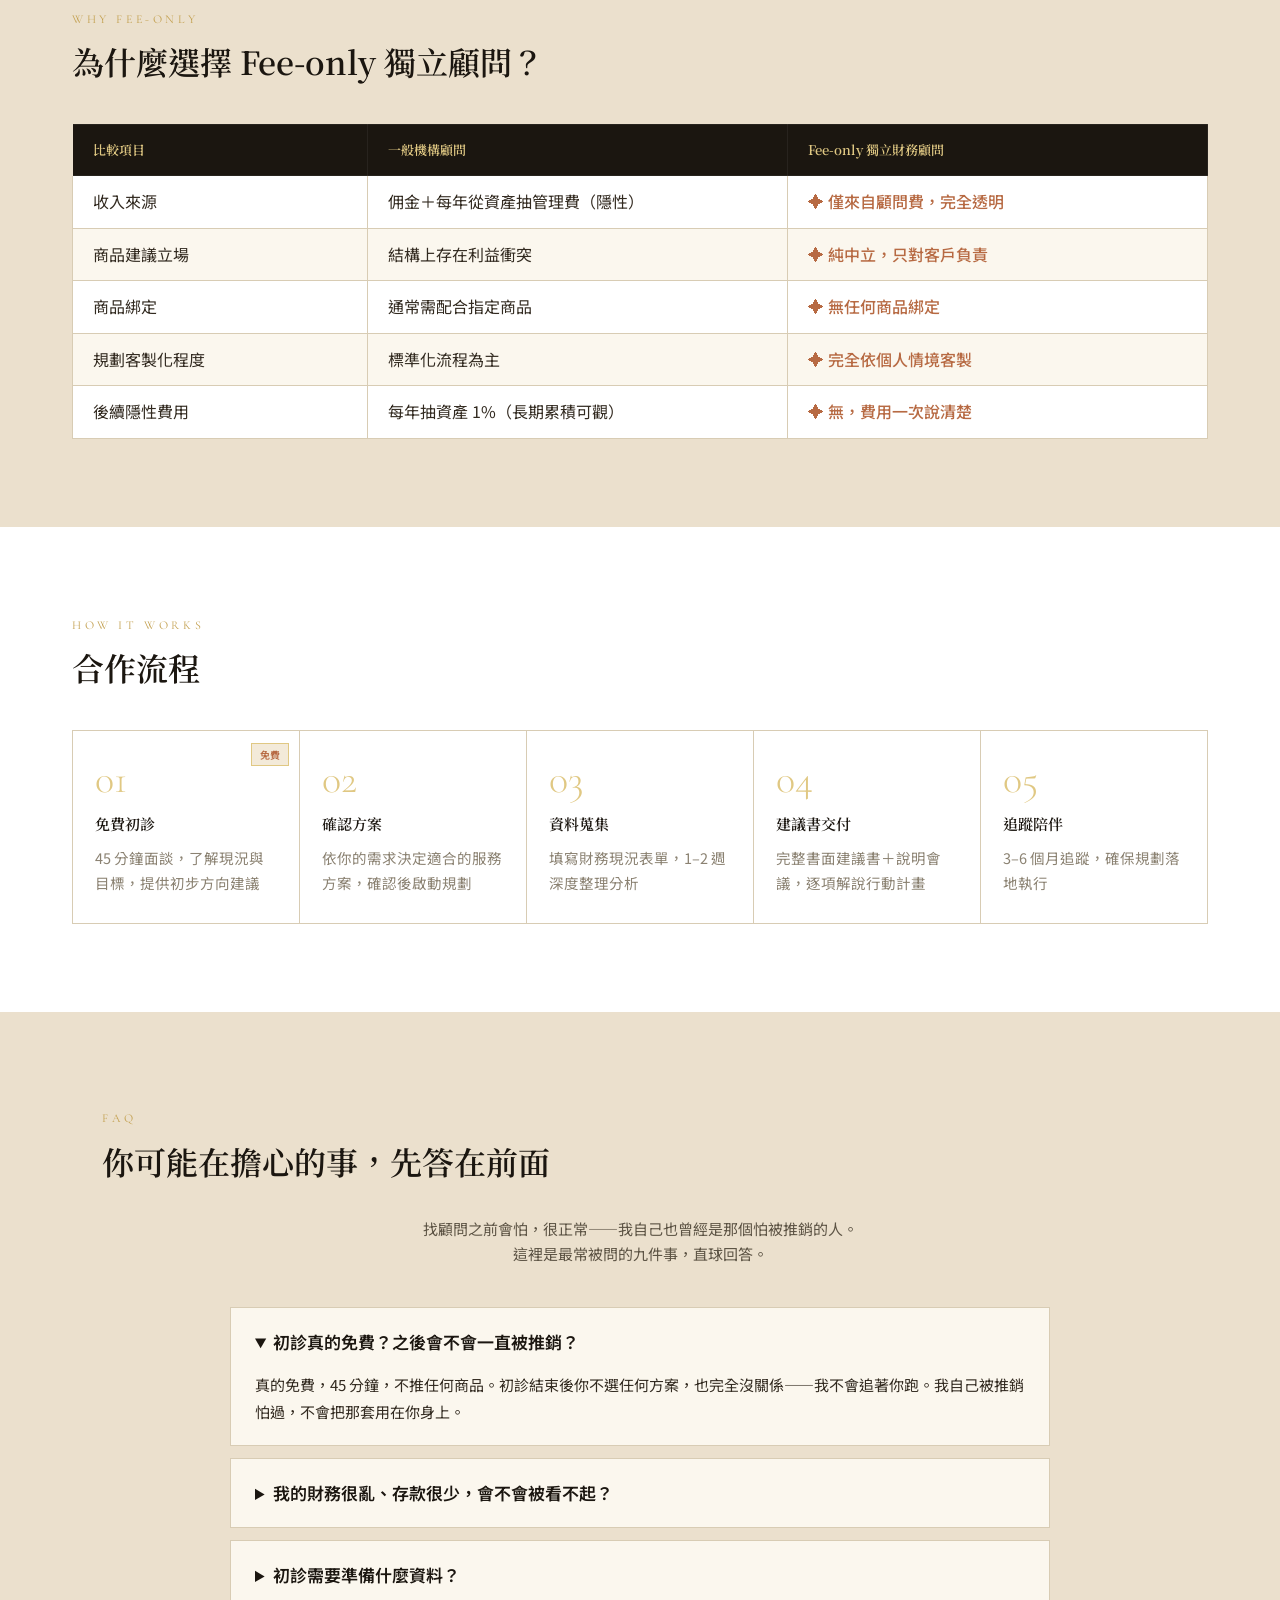
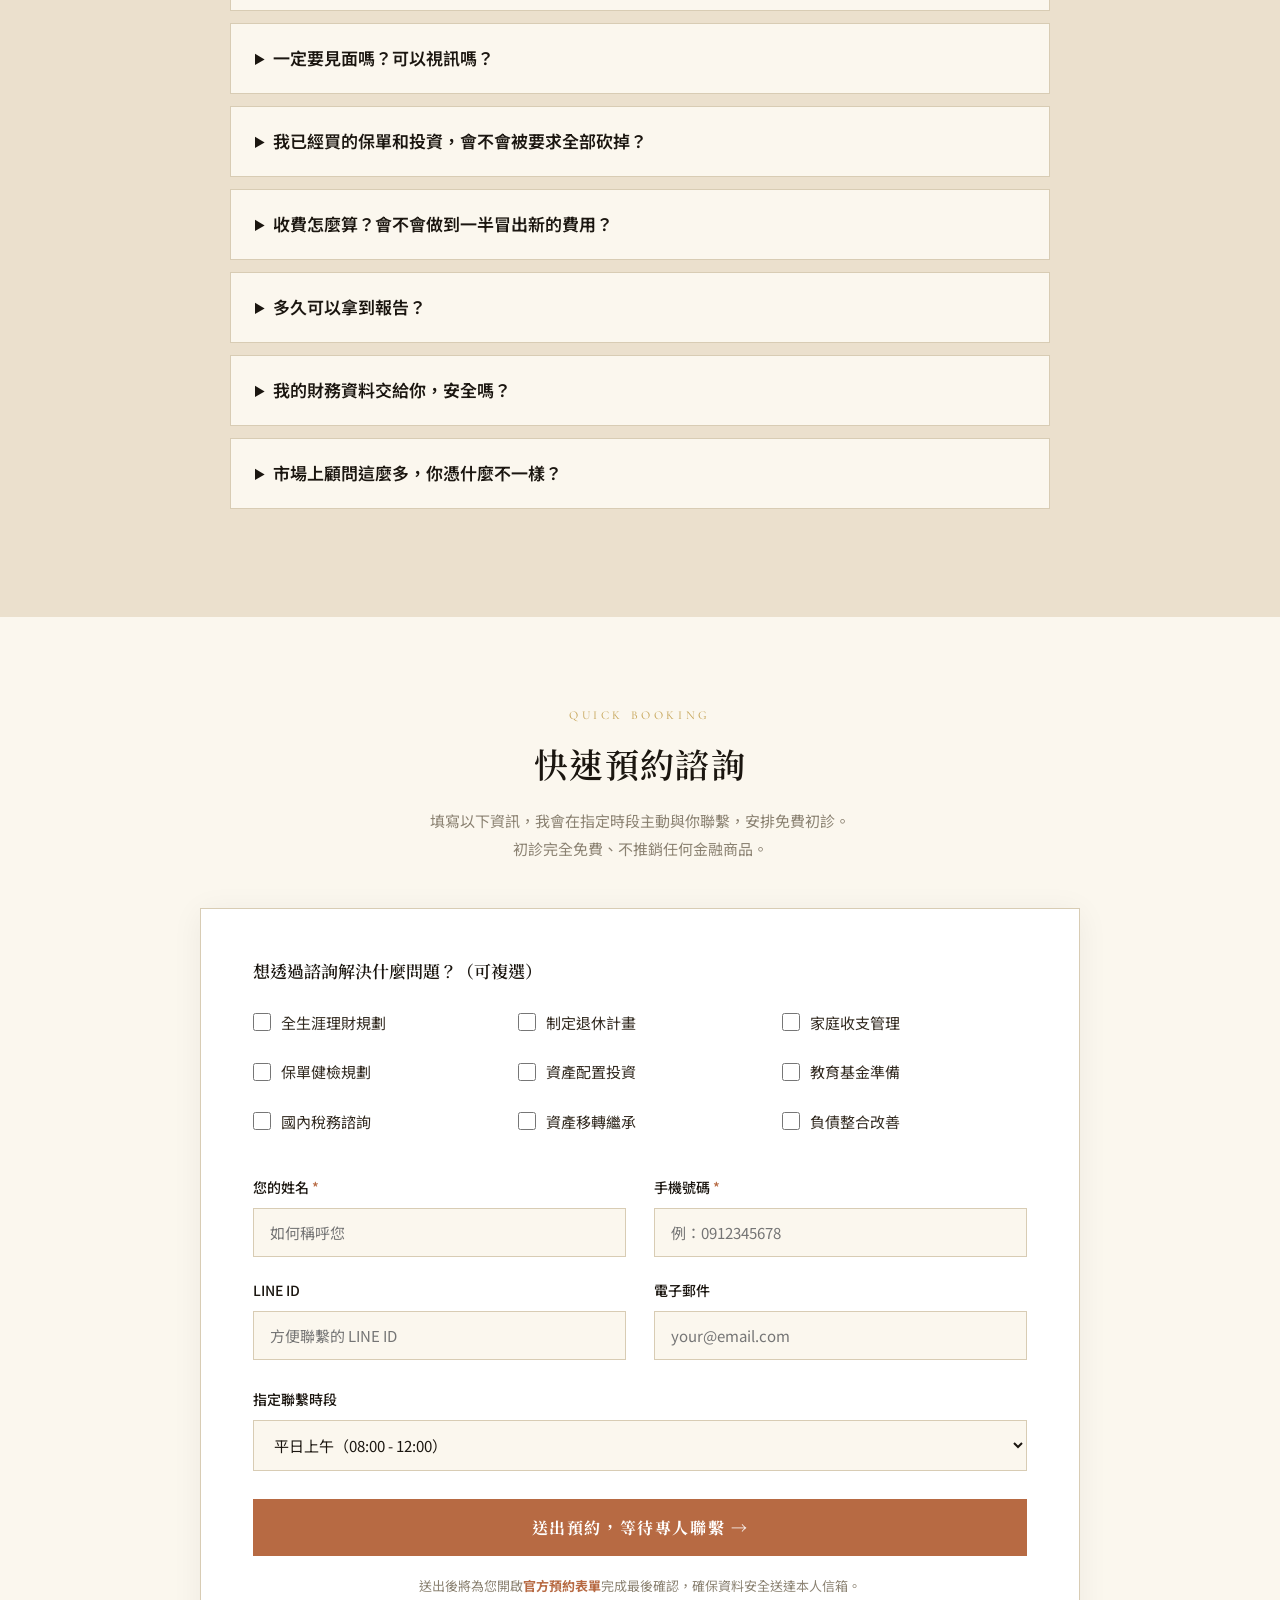
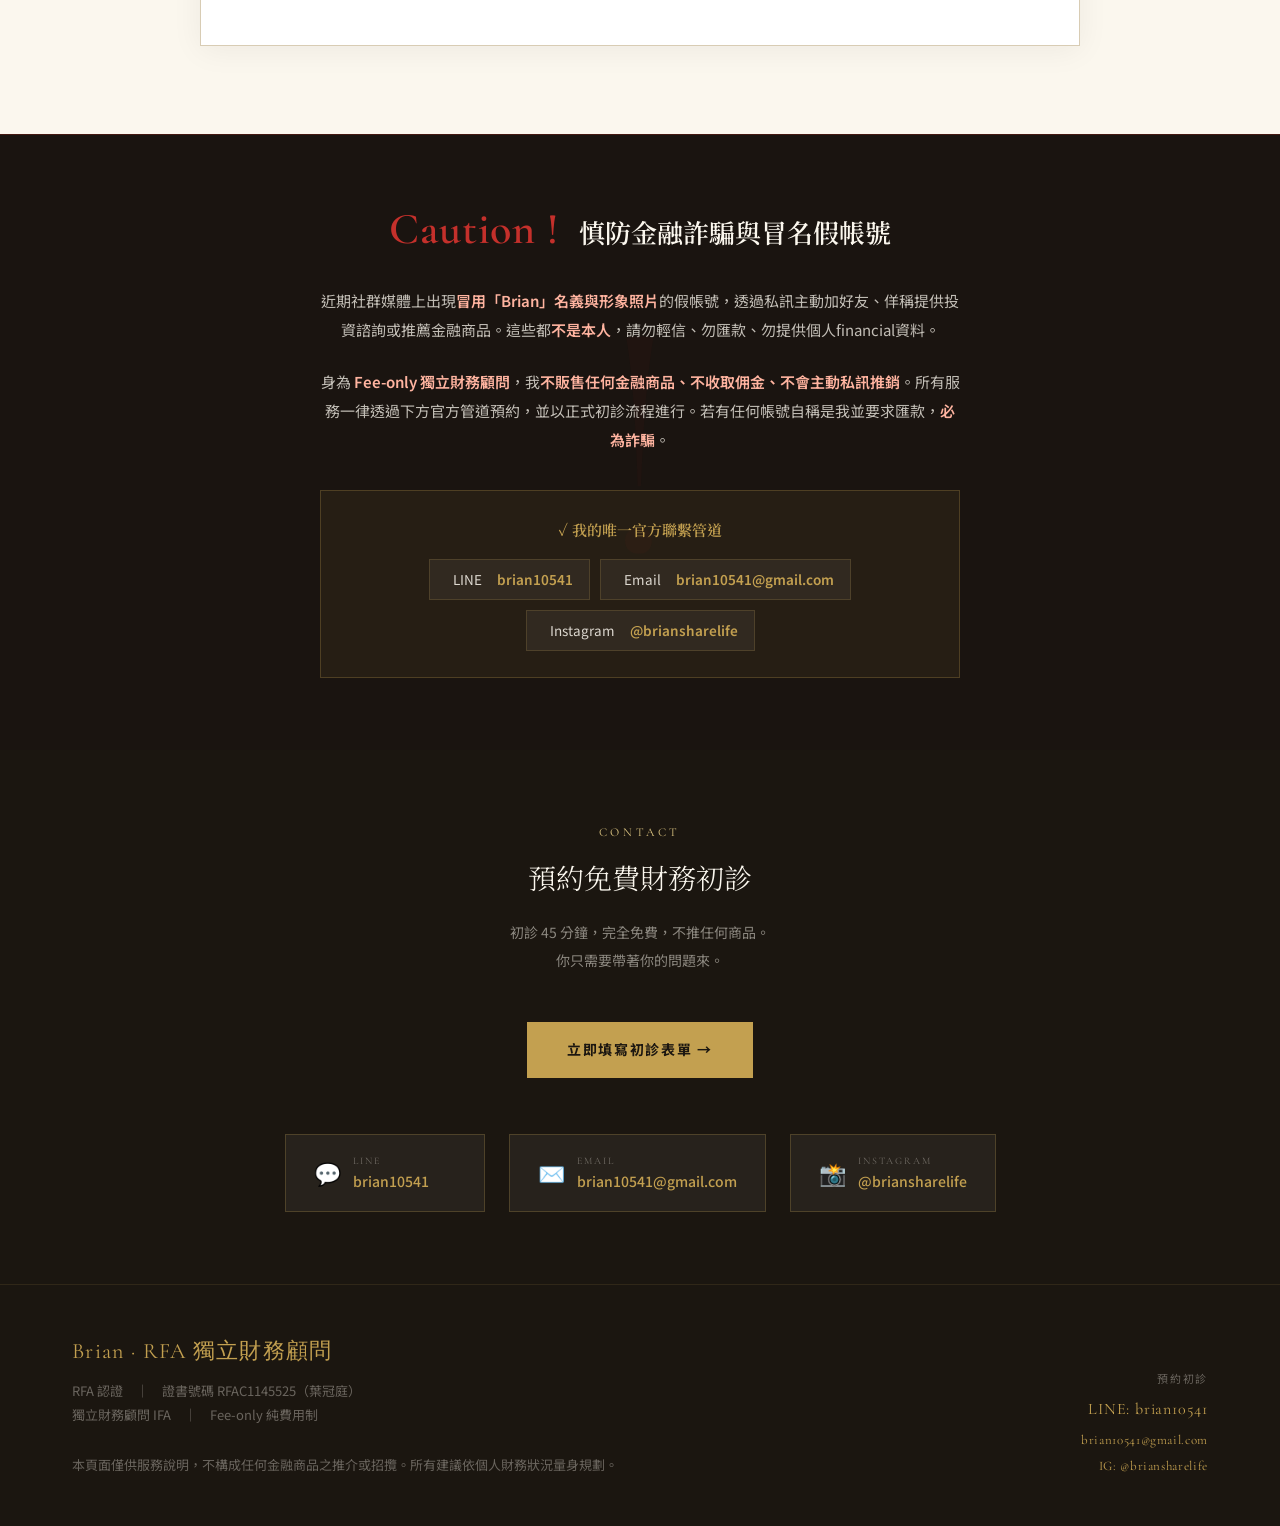
==== commit 52ba230c: "W2: v2.0 palette + FAQ + 客群收斂 + 術語白話化" ====
--- a/index.html
+++ b/index.html
@@ -8,17 +8,22 @@
 <style>
 *,*::before,*::after{box-sizing:border-box;margin:0;padding:0}
 :root{
-  --ink:#17130f;
-  --ink-light:#3d3228;
-  --ink-faint:#7a6e63;
-  --paper:#faf7f2;
-  --paper-warm:#f2ebe0;
-  --gold:#c8a96e;
-  --gold-light:#dfc28e;
-  --gold-pale:#f5edda;
-  --accent:#8b3a2a;
-  --rule:#d9cab0;
-  --navy:#1c2b45;
+  --ink:#1B1610;
+  --ink-light:#322A20;
+  --ink-faint:#8B8272;
+  --paper:#FBF7EE;
+  --paper-warm:#EBE0CD;
+  --gold:#C3A050;
+  --gold-light:#E0C883;
+  --gold-pale:#F3EAD9;
+  --accent:#B76A43;
+  --rule:#D8CCB4;
+  --navy:#1B1610;
+  --alert:#AF3627;
+  --clay:#B76A43;
+  --clay-hi:#C77E56;
+  --cream:#FBF5E9;
+  --brown-soft:#5C5344;
 }
 html{scroll-behavior:smooth;font-size:18px}
 body{font-family:'Noto Sans TC',sans-serif;background:var(--paper);color:var(--ink);line-height:1.7;overflow-x:hidden}
@@ -26,13 +31,13 @@
 /* NAV */
 nav{
   position:fixed;top:0;left:0;right:0;z-index:100;
-  background:rgba(23,19,15,0.92);backdrop-filter:blur(12px);
+  background:rgba(27,22,16,0.92);backdrop-filter:blur(12px);
   display:flex;align-items:center;justify-content:space-between;
-  padding:0 48px;height:60px;border-bottom:1px solid rgba(200,169,110,0.15);
+  padding:0 48px;height:60px;border-bottom:1px solid rgba(195,160,80,0.15);
 }
 .nav-brand{font-family:'Cormorant Garamond',serif;font-size:18px;color:var(--gold);letter-spacing:0.08em}
 .nav-links{display:flex;gap:32px;list-style:none}
-.nav-links a{font-size:12px;letter-spacing:0.15em;color:rgba(250,247,242,0.55);text-decoration:none;transition:color .2s}
+.nav-links a{font-size:12px;letter-spacing:0.15em;color:rgba(251,247,238,0.55);text-decoration:none;transition:color .2s}
 .nav-links a:hover{color:var(--gold)}
 
 /* HERO */
@@ -42,7 +47,7 @@
 }
 .hero::before{
   content:'';position:absolute;inset:0;
-  background:radial-gradient(ellipse 60% 80% at 70% 50%,rgba(200,169,110,0.07) 0%,transparent 60%),
+  background:radial-gradient(ellipse 60% 80% at 70% 50%,rgba(195,160,80,0.07) 0%,transparent 60%),
              radial-gradient(ellipse 40% 60% at 5% 80%,rgba(139,58,42,0.06) 0%,transparent 50%);
   pointer-events:none;
 }
@@ -52,17 +57,17 @@
 }
 .hero-cert-badge{
   display:flex;align-items:center;gap:14px;
-  background:rgba(200,169,110,0.08);border:1px solid rgba(200,169,110,0.2);
+  background:rgba(195,160,80,0.08);border:1px solid rgba(195,160,80,0.2);
   padding:10px 18px;width:fit-content;margin-bottom:40px;
 }
 .hero-cert-badge img{width:36px;height:36px;object-fit:contain}
 .hero-cert-text{font-size:11px;letter-spacing:0.15em;color:var(--gold);font-family:'Cormorant Garamond',serif}
-.hero-eyebrow{font-family:'Cormorant Garamond',serif;font-size:12px;letter-spacing:0.3em;color:rgba(200,169,110,0.6);text-transform:uppercase;margin-bottom:16px}
+.hero-eyebrow{font-family:'Cormorant Garamond',serif;font-size:12px;letter-spacing:0.3em;color:rgba(195,160,80,0.6);text-transform:uppercase;margin-bottom:16px}
 .hero-name{font-family:'Cormorant Garamond',serif;font-size:68px;font-weight:300;color:var(--paper);line-height:1.1;margin-bottom:6px;letter-spacing:0.02em}
 .hero-name em{font-family:'Cormorant Garamond',serif;font-style:italic;color:var(--gold);font-size:58px}
-.hero-subtitle{font-size:14.5px;color:rgba(250,247,242,0.4);letter-spacing:0.12em;margin-bottom:40px}
+.hero-subtitle{font-size:14.5px;color:rgba(251,247,238,0.4);letter-spacing:0.12em;margin-bottom:40px}
 .hero-rule{width:40px;height:1px;background:var(--gold);opacity:0.5;margin-bottom:28px}
-.hero-tagline{font-family:'Noto Serif TC',serif;font-size:17px;font-weight:300;color:rgba(250,247,242,0.82);line-height:2;max-width:420px}
+.hero-tagline{font-family:'Noto Serif TC',serif;font-size:17px;font-weight:300;color:rgba(251,247,238,0.82);line-height:2;max-width:420px}
 .hero-tagline strong{color:var(--gold-light);font-weight:600}
 .hero-cta{margin-top:40px}
 .btn-primary{
@@ -73,11 +78,11 @@
 }
 .btn-primary:hover{background:var(--gold-light);transform:translateY(-1px)}
 .btn-ghost{
-  display:inline-block;border:1px solid rgba(200,169,110,0.4);color:var(--gold);
+  display:inline-block;border:1px solid rgba(195,160,80,0.4);color:var(--gold);
   font-size:13px;letter-spacing:0.1em;padding:13px 28px;text-decoration:none;
   margin-left:14px;transition:all .25s;font-family:'Noto Sans TC',sans-serif;
 }
-.btn-ghost:hover{border-color:var(--gold);background:rgba(200,169,110,0.06)}
+.btn-ghost:hover{border-color:var(--gold);background:rgba(195,160,80,0.06)}
 
 /* HERO PHOTO */
 .hero-photo{position:relative;overflow:hidden}
@@ -137,7 +142,7 @@
 .plan-tabs{display:flex;gap:2px;margin-bottom:32px}
 .plan-tab{
   padding:10px 24px;font-size:12px;letter-spacing:0.1em;
-  background:rgba(255,255,255,0.06);color:rgba(250,247,242,0.5);
+  background:rgba(255,255,255,0.06);color:rgba(251,247,238,0.5);
   cursor:pointer;border:none;font-family:'Noto Sans TC',sans-serif;
   transition:all .2s;
 }
@@ -145,8 +150,8 @@
 .plan-panel{display:none}
 .plan-panel.active{display:block}
 .svc-list{display:flex;flex-direction:column;gap:3px}
-.svc-item{display:flex;overflow:hidden;background:rgba(255,255,255,0.04);border:1px solid rgba(200,169,110,0.12)}
-.svc-item.featured{border-color:rgba(200,169,110,0.35);background:rgba(200,169,110,0.05)}
+.svc-item{display:flex;overflow:hidden;background:rgba(255,255,255,0.04);border:1px solid rgba(195,160,80,0.12)}
+.svc-item.featured{border-color:rgba(195,160,80,0.35);background:rgba(195,160,80,0.05)}
 .svc-tier{
   background:rgba(0,0,0,0.3);color:var(--gold-light);
   writing-mode:vertical-rl;text-orientation:mixed;
@@ -158,14 +163,14 @@
 .svc-body{padding:22px 28px;flex:1;display:flex;align-items:flex-start;gap:24px}
 .svc-info{flex:1}
 .svc-name{font-family:'Noto Serif TC',serif;font-size:16.5px;font-weight:600;color:var(--paper);margin-bottom:8px}
-.svc-desc{font-size:14.5px;color:rgba(250,247,242,0.55);line-height:1.8}
+.svc-desc{font-size:14.5px;color:rgba(251,247,238,0.55);line-height:1.8}
 .svc-tags{display:flex;flex-wrap:wrap;gap:6px;margin-top:10px}
-.svc-tag{background:rgba(255,255,255,0.06);border:1px solid rgba(200,169,110,0.15);font-size:13px;color:rgba(250,247,242,0.45);padding:3px 10px}
+.svc-tag{background:rgba(255,255,255,0.06);border:1px solid rgba(195,160,80,0.15);font-size:13px;color:rgba(251,247,238,0.45);padding:3px 10px}
 .svc-price-col{text-align:right;flex-shrink:0;min-width:140px}
 .svc-price{font-family:'Cormorant Garamond',serif;font-size:24px;font-weight:600;color:var(--gold);line-height:1.2}
-.svc-price-note{font-size:11px;color:rgba(250,247,242,0.35);margin-top:4px;line-height:1.5}
+.svc-price-note{font-size:11px;color:rgba(251,247,238,0.35);margin-top:4px;line-height:1.5}
 .svc-badge{display:inline-block;background:var(--accent);color:white;font-size:10px;font-weight:600;padding:3px 10px;margin-bottom:8px;letter-spacing:0.05em}
-.svc-free{display:inline-block;background:rgba(200,169,110,0.2);border:1px solid rgba(200,169,110,0.4);color:var(--gold);font-size:10px;font-weight:600;padding:3px 10px;margin-bottom:8px}
+.svc-free{display:inline-block;background:rgba(195,160,80,0.2);border:1px solid rgba(195,160,80,0.4);color:var(--gold);font-size:10px;font-weight:600;padding:3px 10px;margin-bottom:8px}
 
 /* COMPARISON */
 .comparison{background:var(--paper-warm)}
@@ -187,17 +192,17 @@
 
 /* CALLOUT */
 .callout{background:var(--navy);padding:56px 72px;position:relative;overflow:hidden}
-.callout::before{content:'';position:absolute;top:-40px;right:-40px;width:280px;height:280px;border-radius:50%;background:rgba(200,169,110,0.06);pointer-events:none}
-.callout-q{font-family:'Noto Serif TC',serif;font-size:19px;font-weight:300;color:rgba(250,247,242,0.88);line-height:2.1;max-width:680px;margin-bottom:18px}
+.callout::before{content:'';position:absolute;top:-40px;right:-40px;width:280px;height:280px;border-radius:50%;background:rgba(195,160,80,0.06);pointer-events:none}
+.callout-q{font-family:'Noto Serif TC',serif;font-size:19px;font-weight:300;color:rgba(251,247,238,0.88);line-height:2.1;max-width:680px;margin-bottom:18px}
 .callout-q strong{color:var(--gold-light);font-weight:600}
 .callout-src{font-family:'Cormorant Garamond',serif;font-size:13px;color:var(--gold);letter-spacing:0.1em}
 
 /* FOOTER */
-footer{background:var(--ink);padding:48px 72px;display:flex;justify-content:space-between;align-items:flex-end;gap:40px;border-top:1px solid rgba(200,169,110,0.12)}
+footer{background:var(--ink);padding:48px 72px;display:flex;justify-content:space-between;align-items:flex-end;gap:40px;border-top:1px solid rgba(195,160,80,0.12)}
 .footer-brand{font-family:'Cormorant Garamond',serif;font-size:22px;color:var(--gold);margin-bottom:8px;letter-spacing:0.06em}
-.footer-sub{font-size:13px;color:rgba(250,247,242,0.35);line-height:1.9}
+.footer-sub{font-size:13px;color:rgba(251,247,238,0.35);line-height:1.9}
 .footer-contact{text-align:right}
-.footer-contact-label{font-size:11px;letter-spacing:0.15em;color:rgba(250,247,242,0.35);margin-bottom:8px}
+.footer-contact-label{font-size:11px;letter-spacing:0.15em;color:rgba(251,247,238,0.35);margin-bottom:8px}
 .footer-contact-val{font-family:'Cormorant Garamond',serif;font-size:16px;color:var(--gold);letter-spacing:0.05em}
 
 
@@ -336,10 +341,10 @@
 /* HAMBURGER */
 .nav-hamburger{display:none;flex-direction:column;gap:5px;background:none;border:none;cursor:pointer;padding:8px;z-index:200}
 .nav-hamburger span{display:block;width:22px;height:2px;background:var(--gold);transition:all .3s}
-.mobile-menu{display:none;position:fixed;top:52px;left:0;right:0;background:rgba(23,19,15,0.97);z-index:99;flex-direction:column;border-bottom:1px solid rgba(200,169,110,0.15)}
+.mobile-menu{display:none;position:fixed;top:52px;left:0;right:0;background:rgba(27,22,16,0.97);z-index:99;flex-direction:column;border-bottom:1px solid rgba(195,160,80,0.15)}
 .mobile-menu.open{display:flex}
-.mobile-menu a{padding:16px 24px;font-size:14px;color:rgba(250,247,242,0.7);text-decoration:none;border-bottom:1px solid rgba(255,255,255,0.05);letter-spacing:0.08em;font-family:'Noto Sans TC',sans-serif}
-.mobile-menu a:hover{color:var(--gold);background:rgba(200,169,110,0.06)}
+.mobile-menu a{padding:16px 24px;font-size:14px;color:rgba(251,247,238,0.7);text-decoration:none;border-bottom:1px solid rgba(255,255,255,0.05);letter-spacing:0.08em;font-family:'Noto Sans TC',sans-serif}
+.mobile-menu a:hover{color:var(--gold);background:rgba(195,160,80,0.06)}
 @media(max-width:767px){
   .nav-hamburger{display:flex}
 }
@@ -351,25 +356,25 @@
   font-family:'Cormorant Garamond',serif;font-size:36px;font-weight:300;
   font-style:italic;color:var(--gold);line-height:1.4;
   margin-bottom:40px;padding-left:24px;
-  border-left:2px solid rgba(200,169,110,0.4);
-}
-.story-body{font-family:'Noto Serif TC',serif;font-size:17.5px;font-weight:300;color:rgba(250,247,242,0.82);line-height:2.2;}
+  border-left:2px solid rgba(195,160,80,0.4);
+}
+.story-body{font-family:'Noto Serif TC',serif;font-size:17.5px;font-weight:300;color:rgba(251,247,238,0.82);line-height:2.2;}
 .story-body p{margin-bottom:22px}
 .story-body p:last-child{margin-bottom:0}
 .story-body strong{color:var(--gold-light);font-weight:600}
-.story-body em{color:rgba(250,247,242,0.45);font-style:normal}
+.story-body em{color:rgba(251,247,238,0.45);font-style:normal}
 .story-highlight{
   margin:36px 0;padding:28px 32px;
-  background:rgba(200,169,110,0.07);
+  background:rgba(195,160,80,0.07);
   border-left:3px solid var(--gold);
   font-family:'Noto Serif TC',serif;font-size:17px;
-  color:rgba(250,247,242,0.9);line-height:1.9;font-weight:300;
+  color:rgba(251,247,238,0.9);line-height:1.9;font-weight:300;
 }
 .story-highlight strong{color:var(--gold);font-weight:600}
 .story-stat{display:inline-flex;flex-direction:column;margin:32px 0 8px;gap:4px;}
 .story-stat-num{font-family:'Cormorant Garamond',serif;font-size:56px;font-weight:300;color:var(--gold);line-height:1;letter-spacing:-0.01em;}
-.story-stat-label{font-size:13px;color:rgba(250,247,242,0.4);letter-spacing:0.12em;margin-top:4px;}
-.story-deco{position:absolute;right:72px;bottom:40px;font-family:'Cormorant Garamond',serif;font-size:120px;font-weight:300;color:rgba(200,169,110,0.04);line-height:1;pointer-events:none;letter-spacing:-0.02em;}
+.story-stat-label{font-size:13px;color:rgba(251,247,238,0.4);letter-spacing:0.12em;margin-top:4px;}
+.story-deco{position:absolute;right:72px;bottom:40px;font-family:'Cormorant Garamond',serif;font-size:120px;font-weight:300;color:rgba(195,160,80,0.04);line-height:1;pointer-events:none;letter-spacing:-0.02em;}
 @media(max-width:767px){
   .story{padding:52px 24px}
   .story-pull{font-size:22px;margin-bottom:24px}
@@ -388,13 +393,13 @@
 .hero-pill{
   display:inline-flex;align-items:center;gap:8px;
   font-family:'Noto Sans TC',sans-serif;font-size:14px;
-  color:rgba(250,247,242,0.6);letter-spacing:0.04em;
+  color:rgba(251,247,238,0.6);letter-spacing:0.04em;
   padding:6px 0;
-  border-bottom:1px solid rgba(200,169,110,0.1);
+  border-bottom:1px solid rgba(195,160,80,0.1);
 }
 .hero-pill-story{
   color:var(--gold);
-  border-bottom-color:rgba(200,169,110,0.25);
+  border-bottom-color:rgba(195,160,80,0.25);
 }
 @media(max-width:767px){
   .hero-pills{gap:6px;margin-bottom:28px;}
@@ -447,13 +452,13 @@
 }
 .fraud-col{
   font-family:'Noto Sans TC',sans-serif;font-size:15px;
-  color:rgba(250,247,242,0.75);line-height:1.95;
+  color:rgba(251,247,238,0.75);line-height:1.95;
   max-width:640px;text-align:center;
 }
 .fraud-col strong{color:#ffb4a0;font-weight:600}
 .fraud-official{
   margin:36px auto 0;padding:26px 32px;max-width:640px;
-  background:rgba(200,169,110,0.07);border:1px solid rgba(200,169,110,0.25);
+  background:rgba(195,160,80,0.07);border:1px solid rgba(195,160,80,0.25);
   text-align:center;
 }
 .fraud-official-title{
@@ -463,8 +468,8 @@
 .fraud-channels{display:flex;flex-wrap:wrap;gap:10px;justify-content:center}
 .fraud-channel{
   display:inline-flex;align-items:center;gap:8px;
-  background:rgba(255,255,255,0.05);border:1px solid rgba(200,169,110,0.2);
-  padding:8px 16px;font-size:13.5px;color:rgba(250,247,242,0.85);
+  background:rgba(255,255,255,0.05);border:1px solid rgba(195,160,80,0.2);
+  padding:8px 16px;font-size:13.5px;color:rgba(251,247,238,0.85);
   font-family:'Noto Sans TC',sans-serif;
 }
 .fraud-channel strong{color:var(--gold);font-weight:600}
@@ -498,7 +503,7 @@
 .booking-sub{font-size:15px;color:var(--ink-faint);line-height:1.9}
 .booking-card{
   background:#fff;border:1px solid var(--rule);
-  padding:48px 52px;box-shadow:0 4px 30px rgba(23,19,15,0.06);
+  padding:48px 52px;box-shadow:0 4px 30px rgba(27,22,16,0.06);
 }
 .booking-q{
   font-family:'Noto Serif TC',serif;font-size:17px;color:var(--ink);
@@ -576,6 +581,7 @@
     <li><a href="#audience">適合對象</a></li>
     <li><a href="#services">服務收費</a></li>
     <li><a href="#process">合作流程</a></li>
+    <li><a href="#faq">常見疑問</a></li>
     <li><a href="#booking">快速預約</a></li>
     <li><a href="#contact">預約初診</a></li>
   </ul>
@@ -589,6 +595,7 @@
   <a href="#audience" onclick="closeMenu()">適合對象</a>
   <a href="#services" onclick="closeMenu()">服務收費</a>
   <a href="#process" onclick="closeMenu()">合作流程</a>
+  <a href="#faq" onclick="closeMenu()">常見疑問</a>
   <a href="#booking" onclick="closeMenu()">快速預約</a>
   <a href="#contact" onclick="closeMenu()">預約初診</a>
 </div>
@@ -608,7 +615,7 @@
     <p class="hero-tagline" style="font-size:22px;font-weight:400;margin-bottom:20px;line-height:1.5;color:var(--paper);">
       不賣商品，只把錢的事算清楚。
     </p>
-    <p class="hero-tagline" style="font-size:15px;margin-bottom:36px;color:rgba(250,247,242,0.65);">
+    <p class="hero-tagline" style="font-size:15px;margin-bottom:36px;color:rgba(251,247,238,0.65);">
       從第一份薪水到安心退休，<br>
       陪你把每一個關鍵財務決策算清楚。
     </p>
@@ -634,7 +641,7 @@
 <div class="diff">
   <div class="diff-inner">
     <span class="diff-icon">⚖️</span>
-    <p class="diff-text">市場上多數顧問的收入來自金融商品佣金或 AUM 管理費，建議方向不可避免受到利益影響。Brian 採用 <strong>Fee-only 純費用制</strong>——你支付的顧問費，就是我全部的收入來源。這讓我只做一件事：<strong>給你真正站在你立場的建議</strong>。</p>
+    <p class="diff-text">市場上多數顧問的收入來自金融商品佣金，或每年從你的資產裡抽一筆管理費，建議方向不可避免受到利益影響。Brian 採用 <strong>Fee-only 純費用制</strong>——你支付的顧問費，就是我全部的收入來源。這讓我只做一件事：<strong>給你真正站在你立場的建議</strong>。</p>
   </div>
 </div>
 
@@ -650,7 +657,7 @@
     <p class="about-bio">
       我是 Brian（葉冠庭），一位不隸屬於任何金融機構的獨立財務顧問，持有台灣退休基金協會核發的 <strong>RFA 退休理財規劃顧問認證</strong>。<br><br>
       正因為沒有背後公司的商品需要推銷，我的建議完全以客戶的財務目標為出發點——從保障缺口、資產配置、到人生重大決策的資金規劃，提供真正屬於你的策略。<br><br>
-      無論你是想為家庭建立安全網、為退休做好準備，還是希望提早達成財務自由，我都能協助你把模糊的目標，變成清晰可執行的計畫。
+      無論你是想為家庭建立安全網、為退休做好準備，還是希望提早走到「不用為錢工作」的那一天，我都能協助你把模糊的目標，變成清晰可執行的計畫。
     </p>
     <div class="about-cert">
       <img src="[data-uri]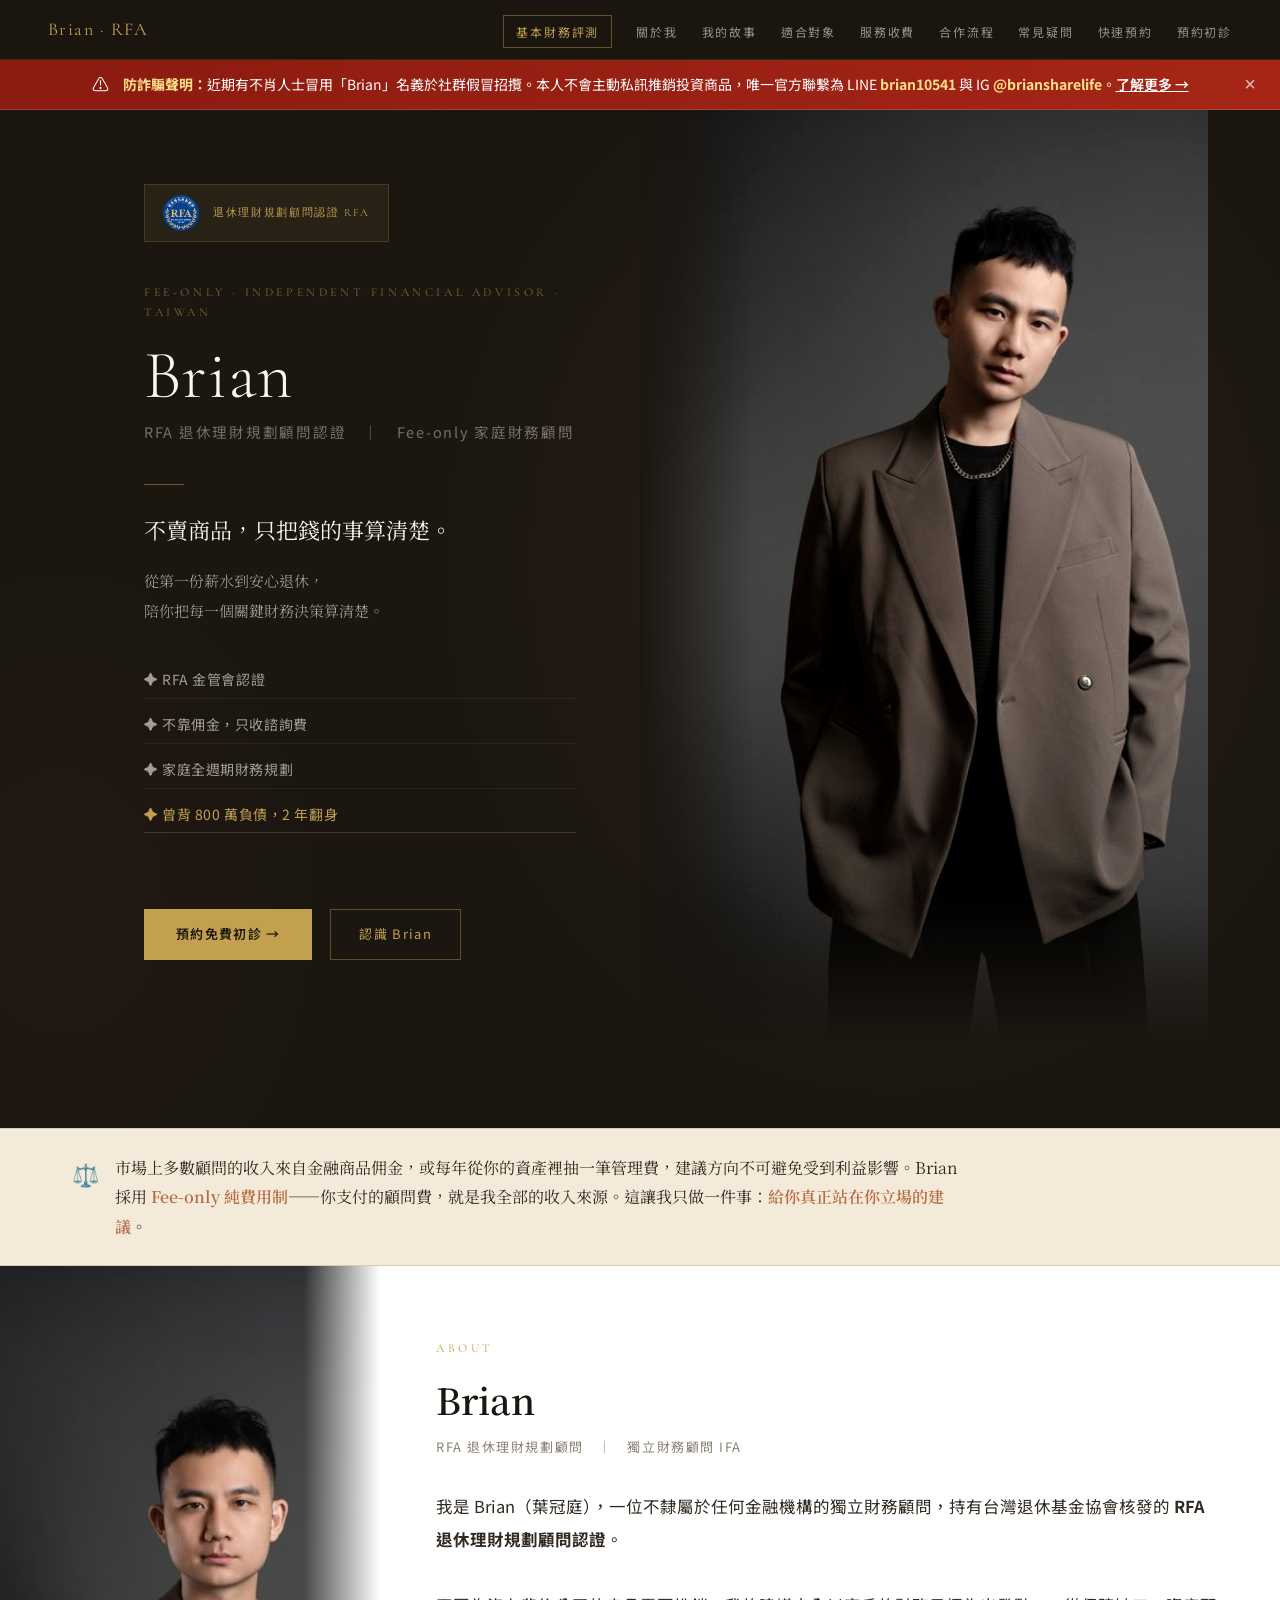
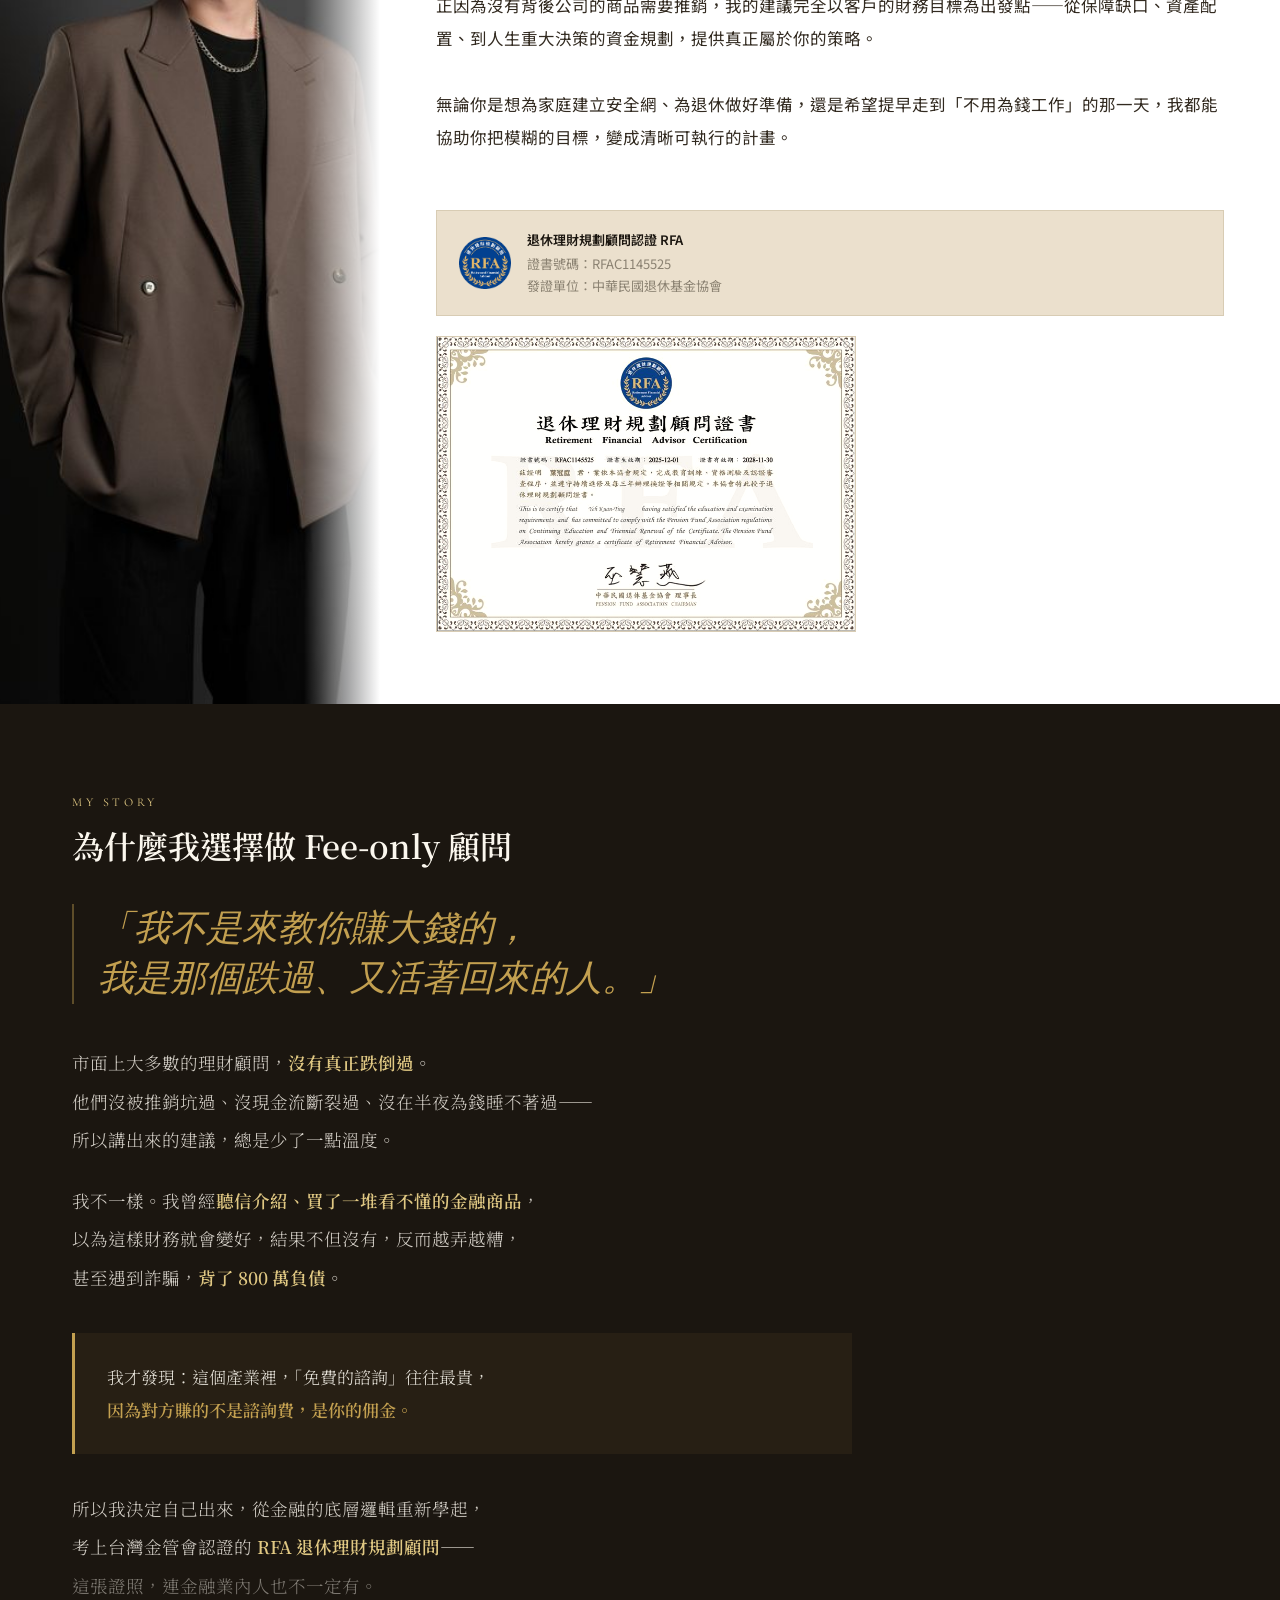
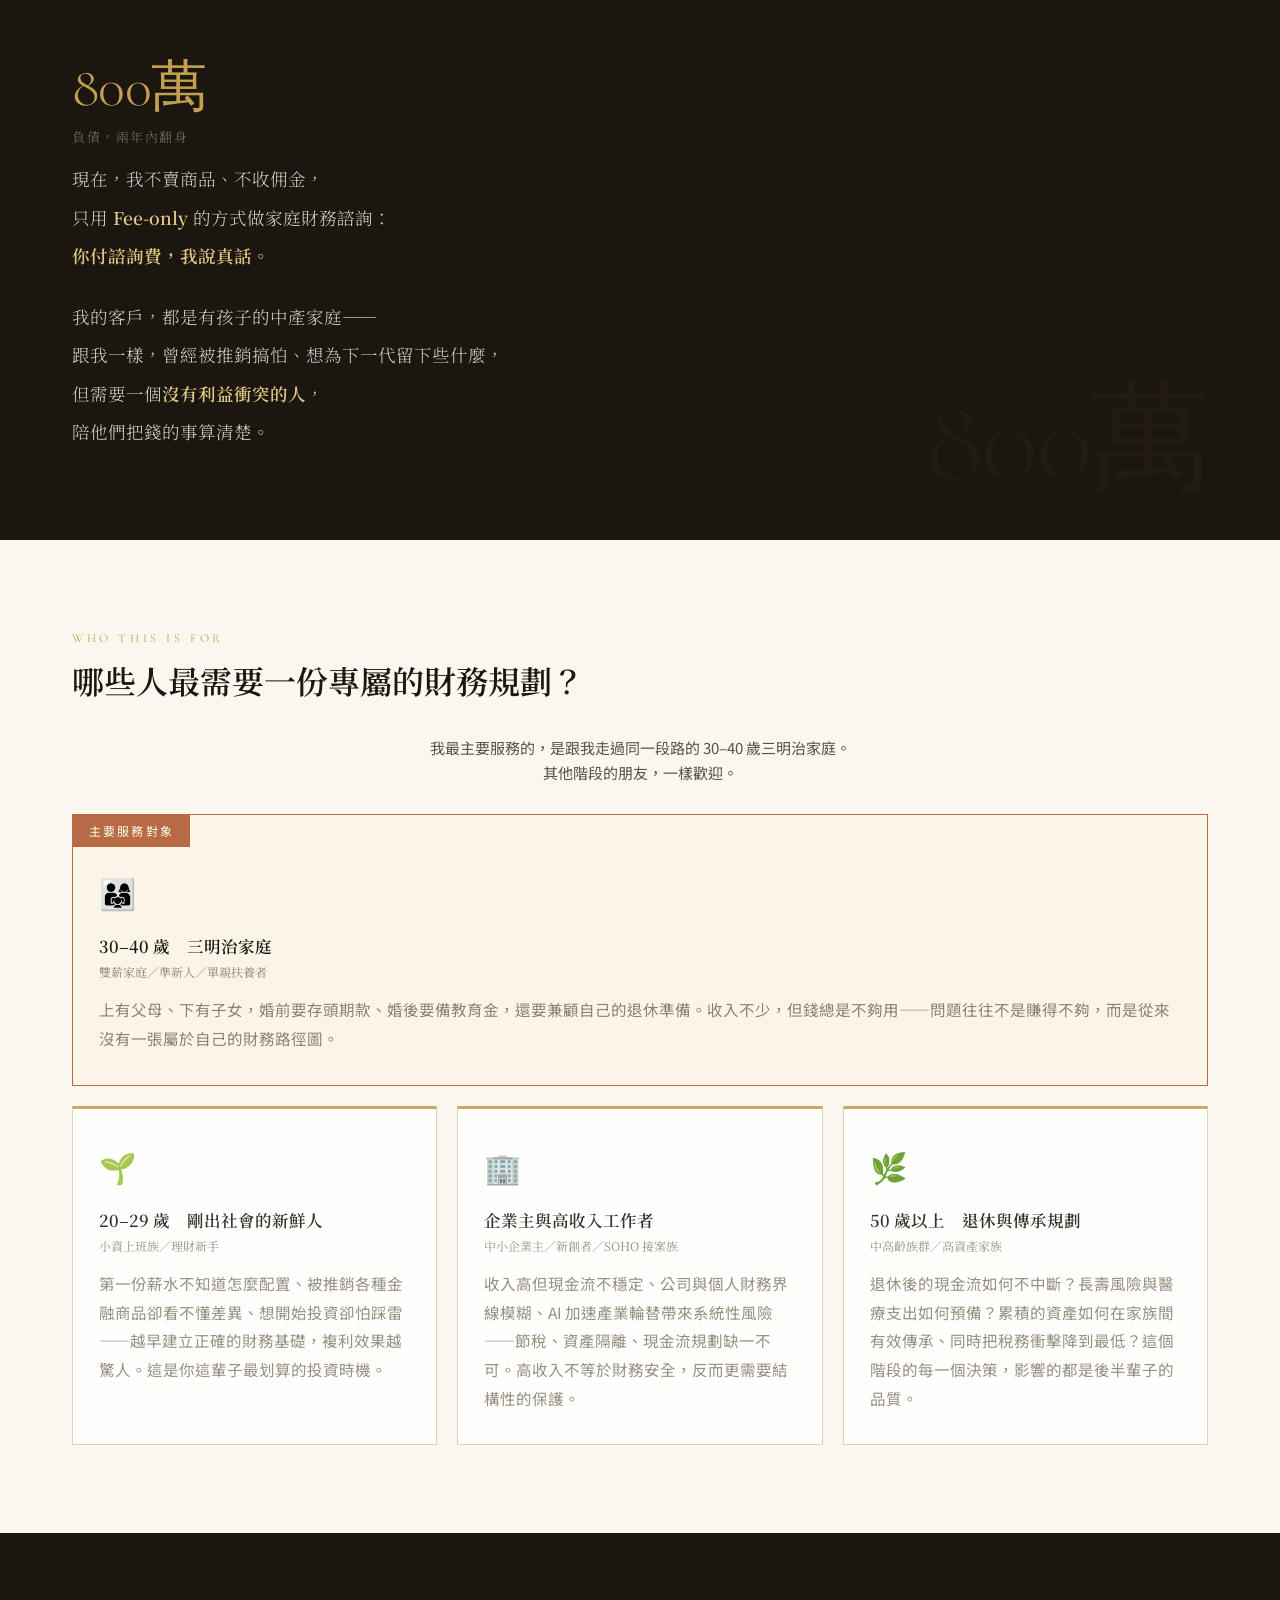
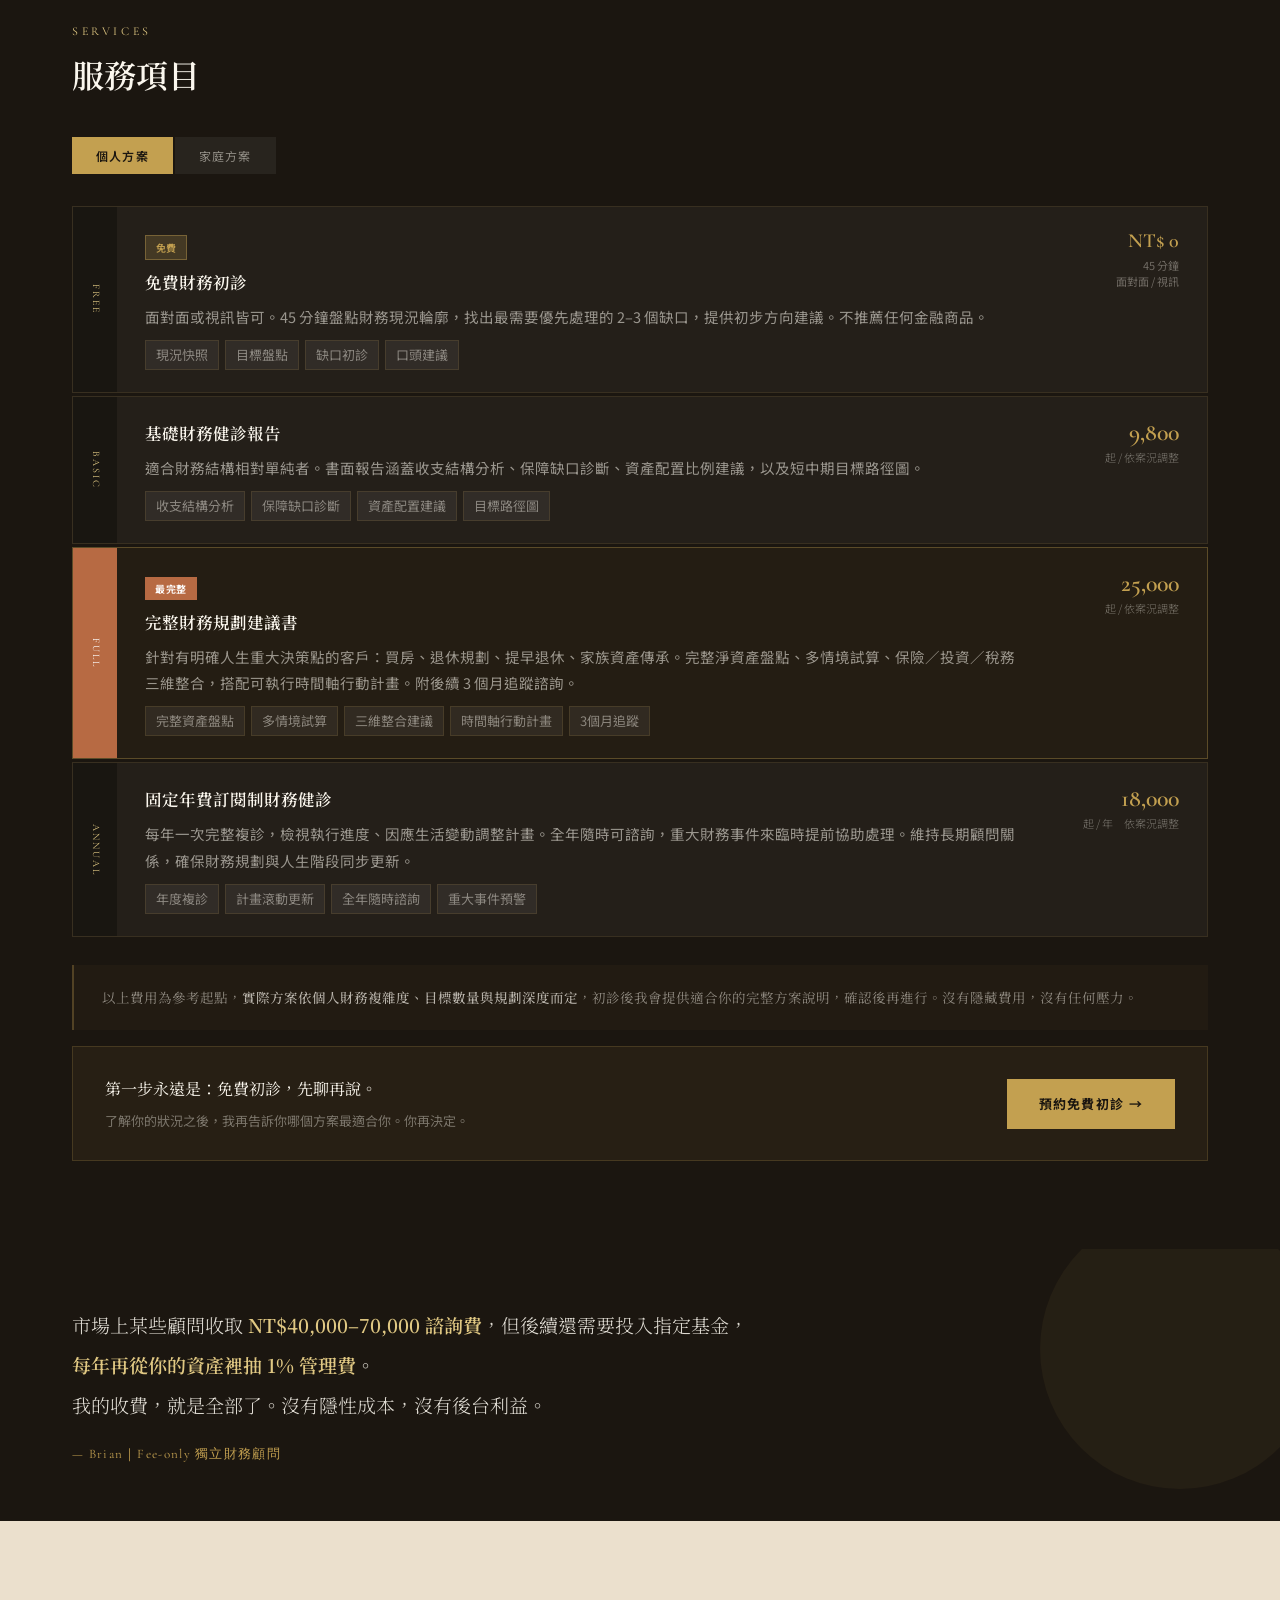
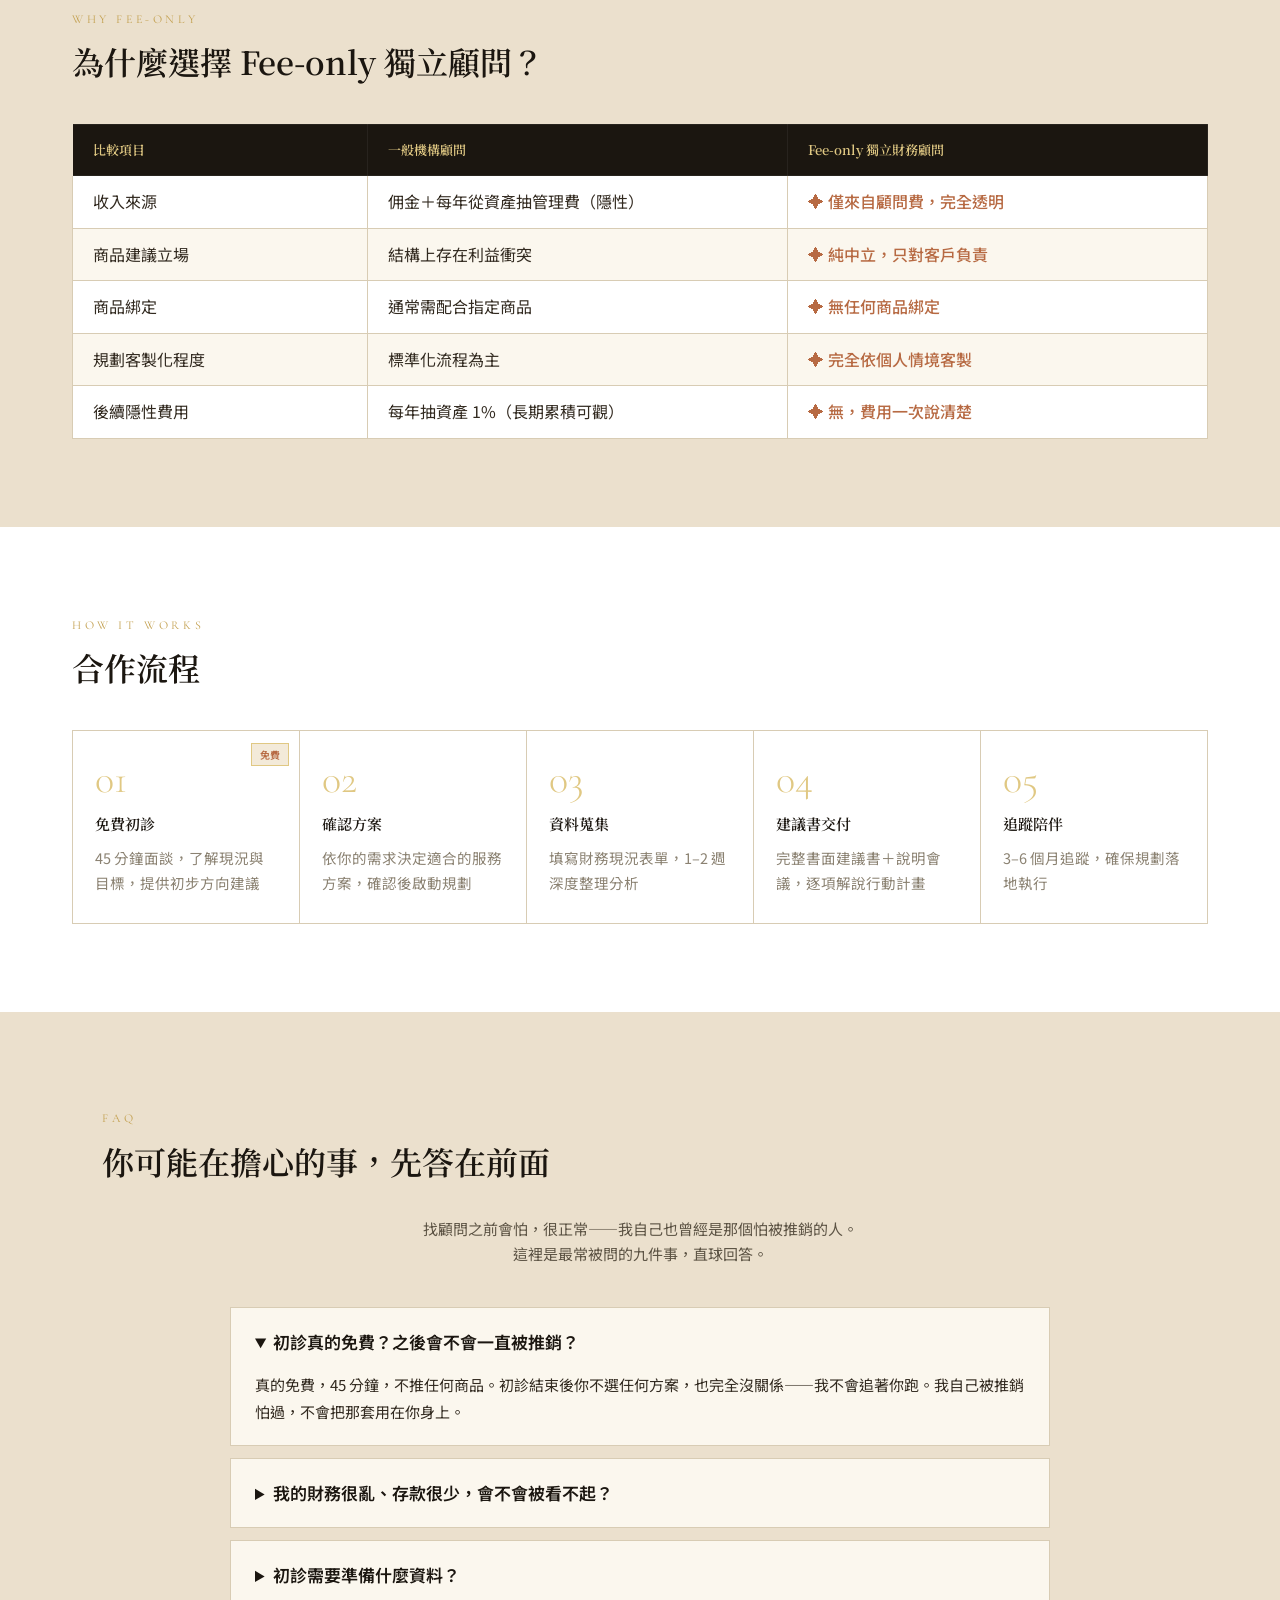
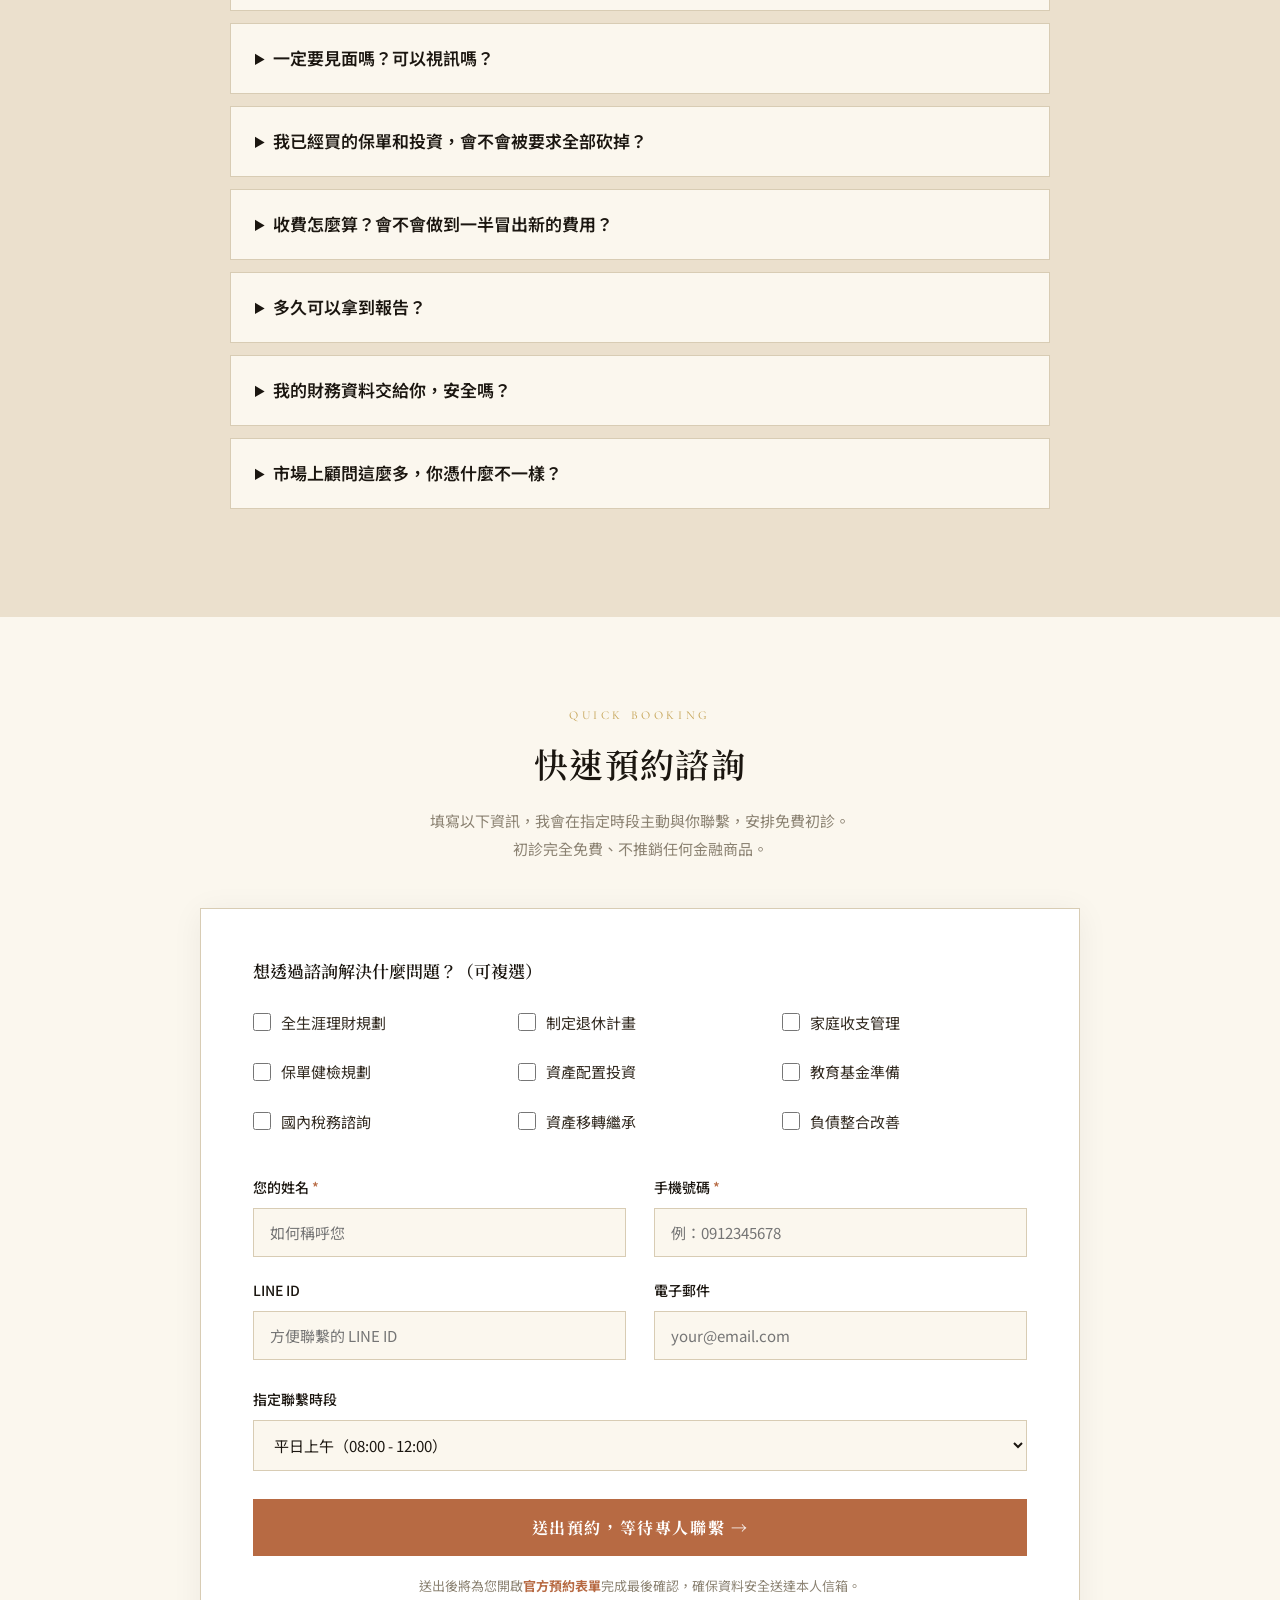
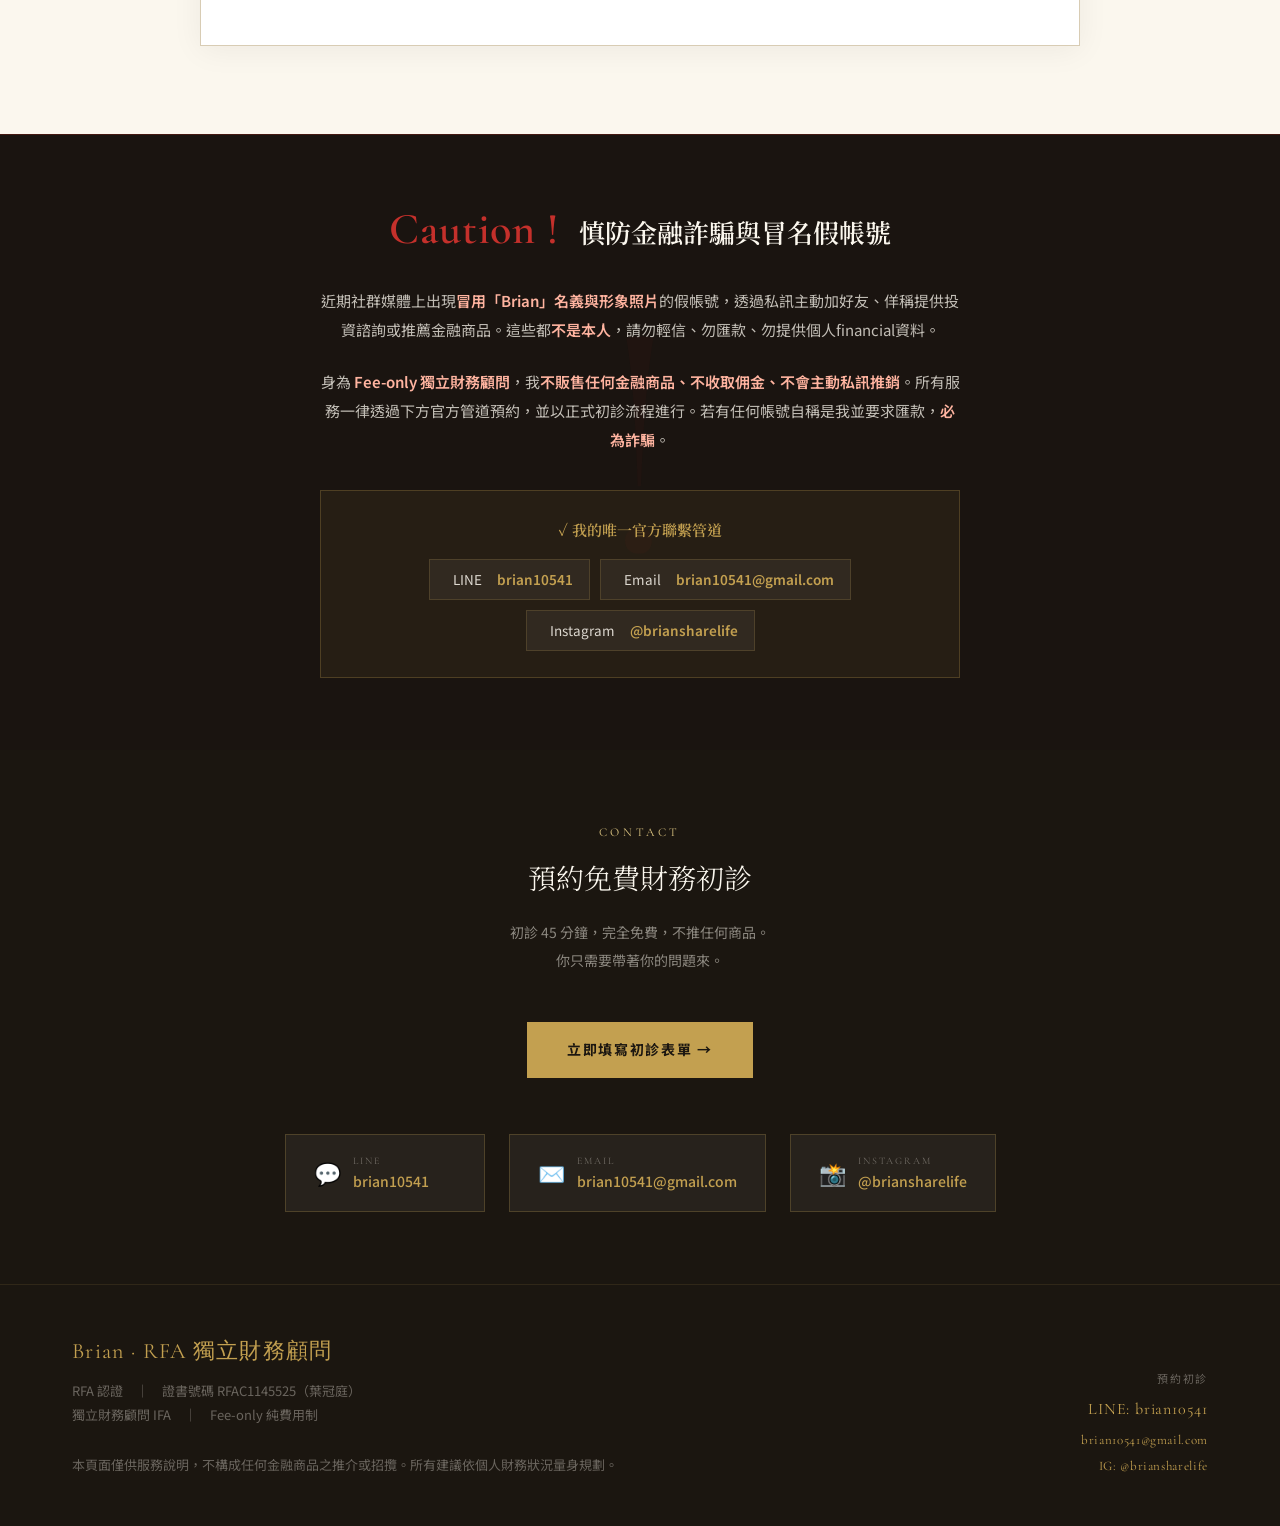
